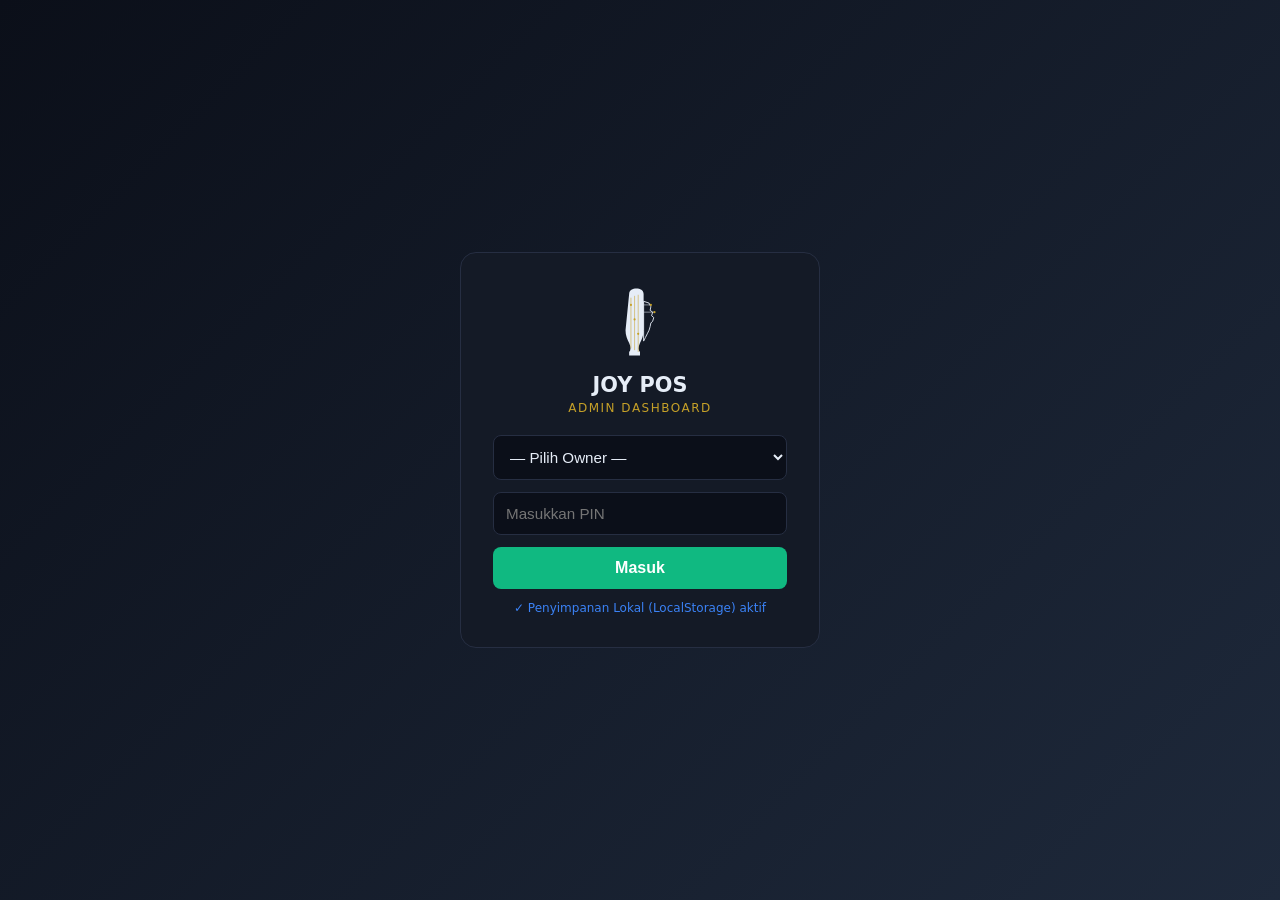
==== index.html @ 3f6b94a2 "Upload JOY POS" ====
<!DOCTYPE html>
<html lang="id">
<head>
<meta charset="UTF-8">
<meta name="viewport" content="width=device-width, initial-scale=1.0">
<link rel="manifest" href="/manifest.json">
<meta name="theme-color" content="#0b1d3a">
<meta name="apple-mobile-web-app-capable" content="yes">
<meta name="apple-mobile-web-app-status-bar-style" content="black-translucent">
<meta name="apple-mobile-web-app-title" content="JOY POS Admin">
<link rel="apple-touch-icon" href="/icon-192.png">

<title id="doc-title">JOY POS — Admin Dashboard</title>
<style>
:root{--bg:#0b0f19;--panel:#141a26;--panel2:#1c2333;--border:#262e42;--text:#e6edf7;--muted:#7b87a1;--accent:#10b981;--gold:#C5A028;--danger:#ef4444;--warn:#f59e0b;--info:#3b82f6;--font:'Segoe UI',system-ui,sans-serif}
*{margin:0;padding:0;box-sizing:border-box}
body{font-family:var(--font);background:var(--bg);color:var(--text);height:100vh;overflow:hidden;display:flex}
#login-screen{position:fixed;inset:0;background:linear-gradient(135deg,#0b0f19,#1e293b);display:flex;align-items:center;justify-content:center;z-index:9999;padding:16px}
.login-box{background:var(--panel);border:1px solid var(--border);border-radius:16px;padding:32px;width:100%;max-width:360px;text-align:center}
.login-box h1{font-size:1.3rem;margin:12px 0 4px}
.login-box .sub{color:var(--gold);font-size:.75rem;letter-spacing:1.5px;text-transform:uppercase;margin-bottom:20px}
.login-box select,.login-box input{width:100%;padding:12px;background:var(--bg);border:1px solid var(--border);border-radius:8px;color:var(--text);font-size:.95rem;margin-bottom:12px;outline:none}
.login-box select:focus,.login-box input:focus{border-color:var(--accent)}
.login-box button{width:100%;padding:12px;background:var(--accent);color:#fff;border:none;border-radius:8px;font-weight:600;cursor:pointer;font-size:1rem}
.login-logo-center{display:block;margin:0 auto}
.app-logo-img{width:76px;height:76px;object-fit:contain;border-radius:14px;background:var(--panel2);padding:6px;border:1px solid var(--border);display:none;margin:0 auto}
.brand-logo-img{width:36px;height:36px;object-fit:contain;border-radius:8px;background:var(--panel2);padding:4px;border:1px solid var(--border);display:none;flex-shrink:0}
.thumb-img{width:44px;height:44px;object-fit:cover;border-radius:8px;border:1px solid var(--border);background:var(--panel2);display:inline-block;vertical-align:middle}
.thumb-placeholder{width:44px;height:44px;border-radius:8px;border:1px dashed var(--border);background:var(--panel2);display:inline-flex;align-items:center;justify-content:center;color:var(--muted);font-size:.75rem;vertical-align:middle}
.sidebar{width:230px;background:var(--panel);border-right:1px solid var(--border);display:flex;flex-direction:column;flex-shrink:0}
.brand{padding:18px;border-bottom:1px solid var(--border);display:flex;align-items:center;gap:10px}
.brand-text h1{font-size:.95rem;font-weight:700}
.brand-text p{font-size:.65rem;color:var(--gold);letter-spacing:1.5px;text-transform:uppercase}
.nav{flex:1;padding:10px;overflow-y:auto}
.nav-item{display:flex;align-items:center;gap:10px;padding:10px 14px;color:var(--muted);border-radius:8px;cursor:pointer;font-size:.88rem;font-weight:500;margin-bottom:2px;transition:.15s}
.nav-item:hover{background:var(--panel2);color:var(--text)}
.nav-item.active{background:var(--panel2);color:var(--text);border-left:3px solid var(--accent)}
.main{flex:1;display:flex;flex-direction:column;overflow:hidden}
.topbar{height:56px;background:var(--panel);border-bottom:1px solid var(--border);display:flex;align-items:center;justify-content:space-between;padding:0 22px}
.topbar h2{font-size:1rem;font-weight:600}
.status-pill{font-size:.75rem;padding:5px 12px;border-radius:20px;font-weight:600}
.status-online{background:rgba(16,185,129,.15);color:var(--accent)}
.status-local{background:rgba(59,130,246,.15);color:var(--info)}
.status-offline{background:rgba(239,68,68,.15);color:var(--danger)}
.content{flex:1;padding:22px;overflow-y:auto}
.view{display:none;animation:fade .25s ease}
.view.active{display:block}
@keyframes fade{from{opacity:0;transform:translateY(6px)}to{opacity:1;transform:none}}
.stats{display:grid;grid-template-columns:repeat(auto-fit,minmax(190px,1fr));gap:14px;margin-bottom:20px}
.stat{background:var(--panel);border:1px solid var(--border);border-radius:10px;padding:16px}
.stat .lbl{font-size:.72rem;color:var(--muted);text-transform:uppercase;letter-spacing:.8px;margin-bottom:6px}
.stat .val{font-size:1.4rem;font-weight:700}
.stat .sub-val{font-size:.75rem;color:var(--muted);margin-top:4px}
.stat.accent{border-left:3px solid var(--accent)}
.stat.gold{border-left:3px solid var(--gold)}
.panel{background:var(--panel);border:1px solid var(--border);border-radius:10px;padding:18px;margin-bottom:18px}
.panel-head{display:flex;justify-content:space-between;align-items:center;margin-bottom:14px;gap:10px;flex-wrap:wrap}
.panel-head h3{font-size:.95rem;font-weight:600}
.table-wrap{overflow-x:auto}
table{width:100%;border-collapse:collapse;min-width:560px}
th,td{text-align:left;padding:10px 12px;border-bottom:1px solid var(--border);font-size:.85rem}
th{color:var(--muted);font-weight:600;text-transform:uppercase;font-size:.7rem;letter-spacing:.8px;background:var(--panel2)}
tr:hover td{background:rgba(255,255,255,.015)}
.btn{padding:8px 14px;border-radius:8px;border:none;font-weight:600;font-size:.82rem;cursor:pointer;display:inline-flex;align-items:center;gap:6px;transition:.15s}
.btn:hover{opacity:.9}
.btn-primary{background:var(--accent);color:#fff}
.btn-danger{background:var(--danger);color:#fff}
.btn-warn{background:var(--warn);color:#111}
.btn-info{background:var(--info);color:#fff}
.btn-ghost{background:transparent;border:1px solid var(--border);color:var(--text)}
.btn-ghost:hover{background:var(--panel2)}
.btn-sm{padding:5px 10px;font-size:.75rem}
.form-group{margin-bottom:12px}
.form-group label{display:block;font-size:.8rem;color:var(--muted);margin-bottom:5px}
.form-control{width:100%;padding:9px 12px;background:var(--bg);border:1px solid var(--border);border-radius:8px;color:var(--text);font-size:.88rem;outline:none;font-family:inherit}
.form-control:focus{border-color:var(--accent)}
textarea.form-control{resize:vertical;min-height:60px}
.form-row{display:grid;grid-template-columns:1fr 1fr;gap:10px}
.check-grid{display:grid;grid-template-columns:repeat(auto-fit,minmax(170px,1fr));gap:8px;margin-bottom:14px}
.check-item{display:flex;align-items:center;gap:8px;background:var(--bg);border:1px solid var(--border);border-radius:8px;padding:8px 10px;font-size:.8rem;cursor:pointer}
.check-item input{accent-color:var(--accent);width:15px;height:15px;cursor:pointer}
.badge{padding:3px 9px;border-radius:20px;font-size:.7rem;font-weight:600;display:inline-block}
.badge-ok{background:rgba(16,185,129,.12);color:var(--accent)}
.badge-warn{background:rgba(245,158,11,.12);color:var(--warn)}
.badge-info{background:rgba(59,130,246,.12);color:var(--info)}
.badge-danger{background:rgba(239,68,68,.12);color:var(--danger)}
.badge-gold{background:rgba(197,160,40,.15);color:var(--gold)}
.modal-bg{position:fixed;inset:0;background:rgba(0,0,0,.75);display:none;align-items:center;justify-content:center;z-index:1000;padding:20px}
.modal-bg.active{display:flex}
.modal{background:var(--panel);border:1px solid var(--border);border-radius:12px;padding:22px;width:100%;max-width:480px;max-height:90vh;overflow-y:auto}
.modal.lg{max-width:640px}
.modal h3{font-size:1.05rem;margin-bottom:16px}
.modal-actions{display:flex;gap:8px;justify-content:flex-end;margin-top:18px;flex-wrap:wrap}
#toast-container{position:fixed;top:16px;right:16px;z-index:9998;display:flex;flex-direction:column;gap:8px}
.toast{background:var(--panel);border:1px solid var(--border);border-left:4px solid var(--accent);padding:10px 14px;border-radius:8px;min-width:240px;font-size:.85rem;animation:slideIn .25s ease;box-shadow:0 8px 24px rgba(0,0,0,.5)}
.toast.err{border-left-color:var(--danger)}
@keyframes slideIn{from{transform:translateX(100%);opacity:0}to{transform:none;opacity:1}}
.chart{display:flex;align-items:flex-end;gap:10px;height:205px;padding:24px 0 24px;border-bottom:1px solid var(--border)}
.chart-bar{flex:1;background:linear-gradient(180deg,var(--accent),#059669);border-radius:6px 6px 0 0;position:relative;min-height:4px;cursor:pointer;transition:height .3s ease}
.chart-bar.gold-bar{background:linear-gradient(180deg,#eab308,var(--gold))}
.chart-bar.blue-bar{background:linear-gradient(180deg,#60a5fa,var(--info))}
.chart-bar .cv{position:absolute;top:-20px;left:50%;transform:translateX(-50%);font-size:.68rem;font-weight:600;white-space:nowrap}
.chart-bar .cl{position:absolute;bottom:-22px;left:50%;transform:translateX(-50%);font-size:.68rem;color:var(--muted);white-space:nowrap;max-width:90px;overflow:hidden;text-overflow:ellipsis}
.payment-methods-grid{display:grid;grid-template-columns:repeat(auto-fill,minmax(190px,1fr));gap:10px;margin-top:10px}
.payment-card{background:var(--bg);border:1px solid var(--border);border-radius:8px;padding:10px;position:relative}
.payment-card img{width:100%;height:110px;object-fit:contain;border-radius:6px;background:#fff;padding:6px;margin-bottom:6px}
.payment-card .pm-name{font-weight:600;font-size:.85rem;padding-right:54px}
.payment-card .pm-detail{font-size:.75rem;color:var(--muted);word-break:break-all;margin-top:2px}
.payment-card .pm-actions{position:absolute;top:8px;right:8px;display:flex;gap:4px}
.empty{text-align:center;padding:26px;color:var(--muted);font-size:.85rem}
.toolbar{display:flex;gap:8px;flex-wrap:wrap;align-items:center}
.logo-preview-box{display:flex;align-items:center;gap:12px;background:var(--bg);border:1px solid var(--border);border-radius:10px;padding:12px;margin-bottom:12px;flex-wrap:wrap}
.logo-preview-box img{width:56px;height:56px;object-fit:cover;border-radius:8px;background:var(--panel2);padding:3px}
.receipt-preview-wrap{background:var(--bg);border:1px dashed var(--border);border-radius:10px;padding:16px;display:flex;justify-content:center;margin-top:14px}
.receipt-paper{background:#fff;color:#111;font-family:'Courier New',monospace;padding:14px 12px;border-radius:4px;box-shadow:0 6px 20px rgba(0,0,0,.35);line-height:1.4}
.receipt-paper.w-58{width:230px;font-size:11px}
.receipt-paper.w-80{width:310px;font-size:12px}
.rcp-center{text-align:center}
.rcp-logo-sm{max-height:28px;max-width:90px;object-fit:contain;display:block;margin:0 auto 6px}
.rcp-logo-md{max-height:42px;max-width:130px;object-fit:contain;display:block;margin:0 auto 6px}
.rcp-logo-lg{max-height:58px;max-width:170px;object-fit:contain;display:block;margin:0 auto 6px}
.rcp-line{border-top:1px dashed #444;margin:8px 0}
.rcp-row{display:flex;justify-content:space-between;gap:8px;margin:3px 0}
.danger-zone{border:1px solid rgba(239,68,68,.4);background:rgba(239,68,68,.04)}
@media print{
  body *{visibility:hidden}
  #receipt-print-area,#receipt-print-area *{visibility:visible}
  #receipt-print-area{position:fixed;left:0;top:0;width:100%;display:flex;justify-content:center;background:#fff;padding:0;margin:0}
  .receipt-paper{box-shadow:none;border-radius:0}
}
@media(max-width:768px){.sidebar{width:60px}.brand-text,.nav-item span{display:none}.nav-item{justify-content:center}.form-row{grid-template-columns:1fr}}
</style>
</head>
<body>

<div id="login-screen">
  <div class="login-box">
    <img id="login-custom-logo" class="app-logo-img" alt="Logo Aplikasi">
    <svg id="login-default-logo" class="login-logo-center" width="76" height="76" viewBox="45 5 110 210" xmlns="http://www.w3.org/2000/svg">
      <path d="M70 30 C 70 10, 110 10, 110 30 L 110 130 C 110 145, 105 155, 100 165 C 95 175, 95 185, 100 190 L 100 200 L 70 200 L 70 190 C 75 185, 75 175, 70 165 C 65 155, 60 145, 60 130 Z" fill="#e6edf7"/>
      <path d="M110 50 L 125 55 L 130 65 L 128 75 L 135 80 L 132 90 L 138 95 L 135 105 L 130 110 L 128 120 L 125 130 L 120 140 L 115 150 L 110 160 L 110 130 Z" fill="none" stroke="#e6edf7" stroke-width="2.5" stroke-linejoin="round"/>
      <line x1="75" y1="40" x2="75" y2="180" stroke="#C5A028" stroke-width="1.5"/>
      <line x1="85" y1="35" x2="85" y2="185" stroke="#C5A028" stroke-width="1.5"/>
      <line x1="95" y1="32" x2="95" y2="190" stroke="#C5A028" stroke-width="1.5"/>
      <circle cx="75" cy="60" r="3" fill="#C5A028"/><circle cx="85" cy="100" r="3" fill="#C5A028"/><circle cx="95" cy="140" r="3" fill="#C5A028"/>
      <line x1="110" y1="60" x2="130" y2="60" stroke="#e6edf7" stroke-width="1.5"/>
      <line x1="110" y1="80" x2="140" y2="80" stroke="#e6edf7" stroke-width="1.5"/>
      <circle cx="130" cy="60" r="3" fill="#C5A028"/><circle cx="140" cy="80" r="3" fill="#C5A028"/>
    </svg>
    <h1 id="login-app-name">JOY POS</h1>
    <p class="sub">Admin Dashboard</p>

    <select id="login-user"><option value="">— Pilih Owner —</option></select>
    <input type="password" id="login-pin" placeholder="Masukkan PIN" maxlength="6" inputmode="numeric" onkeydown="if(event.key==='Enter')doLogin()">
    <button onclick="doLogin()">Masuk</button>
    <p id="login-status" style="color:var(--muted);font-size:.75rem;margin-top:12px">Menghubungkan...</p>
  </div>
</div>

<aside class="sidebar" id="sidebar" style="display:none">
  <div class="brand">
    <img id="side-custom-logo" class="brand-logo-img" alt="Logo">
    <svg id="side-default-logo" width="36" height="36" viewBox="45 5 110 210"><path d="M70 30 C 70 10, 110 10, 110 30 L 110 130 C 110 145, 105 155, 100 165 C 95 175, 95 185, 100 190 L 100 200 L 70 200 L 70 190 C 75 185, 75 175, 70 165 C 65 155, 60 145, 60 130 Z" fill="#e6edf7"/><path d="M110 50 L 125 55 L 130 65 L 128 75 L 135 80 L 132 90 L 138 95 L 135 105 L 130 110 L 128 120 L 125 130 L 120 140 L 115 150 L 110 160 L 110 130 Z" fill="none" stroke="#e6edf7" stroke-width="3"/><line x1="85" y1="35" x2="85" y2="185" stroke="#C5A028" stroke-width="2"/><circle cx="85" cy="100" r="4" fill="#C5A028"/><circle cx="130" cy="60" r="4" fill="#C5A028"/></svg>
    <div class="brand-text"><h1 id="side-app-name">JOY POS</h1><p>Admin</p></div>
  </div>
  <nav class="nav">
    <div class="nav-item active" data-view="dashboard" onclick="go('dashboard')">📊 <span>Dashboard</span></div>
    <div class="nav-item" data-view="transactions" onclick="go('transactions')">📋 <span>Transaksi</span></div>
    <div class="nav-item" data-view="products" onclick="go('products')">📦 <span>Produk &amp; Stok</span></div>
    <div class="nav-item" data-view="outlets" onclick="go('outlets')">🏪 <span>Outlet</span></div>
    <div class="nav-item" data-view="employees" onclick="go('employees')">👥 <span>Karyawan</span></div>
    <div class="nav-item" data-view="payments" onclick="go('payments')">💳 <span>Pembayaran</span></div>
    <div class="nav-item" data-view="settings" onclick="go('settings')">⚙️ <span>Pengaturan</span></div>
  </nav>
  <div style="padding:12px;border-top:1px solid var(--border)">
    <div style="font-size:.8rem;font-weight:600" id="ua-name">-</div>
    <div style="font-size:.7rem;color:var(--gold);text-transform:uppercase" id="ua-role">-</div>
    <button class="btn btn-ghost btn-sm" style="width:100%;justify-content:center;margin-top:8px" onclick="doLogout()">Logout</button>
  </div>
</aside>

<main class="main" id="main-app" style="display:none">
  <header class="topbar">
    <h2 id="page-title">Dashboard</h2>
    <span class="status-pill status-online" id="net-status">● Real-time Sync</span>
  </header>
  <div class="content">
    <div id="view-dashboard" class="view active">
      <div class="stats" id="dash-stats"></div>
      <div class="panel">
        <div class="panel-head">
          <h3 id="dash-chart-title">📈 Omzet 7 Hari Terakhir (Non-Refund)</h3>
          <select class="form-control" id="chart-type" style="width:auto" onchange="renderDashboard()">
            <option value="revenue">Omzet 7 Hari</option>
            <option value="profit">Laba Kotor 7 Hari</option>
            <option value="count">Jumlah Transaksi 7 Hari</option>
            <option value="outlet">Omzet per Outlet</option>
          </select>
        </div>
        <div class="chart" id="dash-chart"></div>
      </div>
      <div class="panel">
        <div class="panel-head"><h3>🔥 Transaksi Real-time (10 Terbaru)</h3></div>
        <div class="table-wrap">
          <table id="recent-trx"><thead><tr><th>ID</th><th>Outlet</th><th>Kasir</th><th>Tanggal</th><th>Total</th><th>Metode</th><th>Status</th></tr></thead><tbody></tbody></table>
        </div>
      </div>
    </div>

    <div id="view-transactions" class="view">
      <div class="panel">
        <div class="panel-head">
          <h3>📋 Semua Transaksi</h3>
          <div class="toolbar">
            <input type="date" class="form-control" id="trx-from" style="width:auto" onchange="renderTrx()">
            <input type="date" class="form-control" id="trx-to" style="width:auto" onchange="renderTrx()">
            <select class="form-control" id="trx-outlet" style="width:auto" onchange="renderTrx()"><option value="all">Semua Outlet</option></select>
            <select class="form-control" id="trx-status" style="width:auto" onchange="renderTrx()">
              <option value="all">Semua Status</option>
              <option value="completed">Selesai</option>
              <option value="refunded">Refunded</option>
            </select>
            <button class="btn btn-ghost btn-sm" onclick="resetTrxFilters()">🔄 Atur Ulang</button>
            <button class="btn btn-ghost btn-sm" onclick="exportCSV()">📥 Download CSV</button>
            <button class="btn btn-info btn-sm" onclick="openShareCSVModal()">📤 Kirim CSV</button>
            <button class="btn btn-danger btn-sm" onclick="resetAllTransactions()">🗑️ Hapus Riwayat</button>
          </div>
        </div>
        <div class="table-wrap">
          <table id="trx-table"><thead><tr><th>ID</th><th>Outlet</th><th>Kasir</th><th>Tanggal</th><th>Items</th><th>Total</th><th>Metode</th><th>Status</th><th>Aksi</th></tr></thead><tbody></tbody></table>
        </div>
      </div>
    </div>

    <div id="view-products" class="view">
      <div class="panel">
        <div class="panel-head">
          <h3>📦 Katalog Produk &amp; Stok</h3>
          <div class="toolbar">
            <input type="text" class="form-control" id="prod-search" placeholder="Cari SKU / nama..." style="width:200px" oninput="renderProducts()">
            <select class="form-control" id="prod-filter" style="width:auto" onchange="renderProducts()">
              <option value="all">Semua Stok</option>
              <option value="low">Stok Menipis (&lt; 10)</option>
              <option value="out">Stok Habis (0)</option>
            </select>
            <button class="btn btn-primary" onclick="openProductModal()">+ Tambah Produk</button>
          </div>
        </div>
        <div class="table-wrap">
          <table id="prod-table"><thead><tr><th>Foto</th><th>SKU</th><th>Nama Produk</th><th>Harga Modal</th><th>Harga Jual</th><th>Margin</th><th>Stok</th><th>Aksi</th></tr></thead><tbody></tbody></table>
        </div>
      </div>
    </div>

    <div id="view-outlets" class="view">
      <div class="panel">
        <div class="panel-head"><h3>🏪 Manajemen Outlet</h3><button class="btn btn-primary" onclick="openOutletModal()">+ Tambah Outlet</button></div>
        <div class="table-wrap">
          <table id="outlet-table"><thead><tr><th>Foto</th><th>Nama</th><th>Alamat</th><th>Telepon</th><th>Aksi</th></tr></thead><tbody></tbody></table>
        </div>
      </div>
    </div>

    <div id="view-employees" class="view">
      <div class="panel">
        <div class="panel-head">
          <h3>👑 Owner</h3>
          <button class="btn btn-primary btn-sm" onclick="openEmployeeModal(null, 'owner')">+ Tambah Owner</button>
        </div>
        <div class="table-wrap">
          <table id="owner-table"><thead><tr><th>Nama</th><th>Role</th><th>Outlet</th><th>PIN</th><th>Aksi</th></tr></thead><tbody></tbody></table>
        </div>
      </div>

      <div class="panel">
        <div class="panel-head">
          <h3>👥 Karyawan (Manager &amp; Kasir)</h3>
          <button class="btn btn-primary btn-sm" onclick="openEmployeeModal(null, 'cashier')">+ Tambah Karyawan</button>
        </div>
        <div class="table-wrap">
          <table id="emp-table"><thead><tr><th>Nama</th><th>Role</th><th>Outlet</th><th>PIN</th><th>Aksi</th></tr></thead><tbody></tbody></table>
        </div>
      </div>
    </div>

    <div id="view-payments" class="view">
      <div class="panel">
        <div class="panel-head"><h3>💳 QRIS (Auto-Kompres Gambar)</h3><button class="btn btn-primary btn-sm" onclick="openPaymentModal('qris')">+ Tambah QRIS</button></div>
        <div class="payment-methods-grid" id="qris-list"></div>
      </div>
      <div class="panel">
        <div class="panel-head"><h3>🏦 Rekening Bank</h3><button class="btn btn-primary btn-sm" onclick="openPaymentModal('bank')">+ Tambah Bank</button></div>
        <div class="payment-methods-grid" id="bank-list"></div>
      </div>
      <div class="panel">
        <div class="panel-head"><h3>📱 E-Wallet</h3><button class="btn btn-primary btn-sm" onclick="openPaymentModal('ewallet')">+ Tambah E-Wallet</button></div>
        <div class="payment-methods-grid" id="ewallet-list"></div>
      </div>
    </div>

    <div id="view-settings" class="view">
      <div class="panel">
        <div class="panel-head"><h3>🎨 Logo &amp; Identitas Aplikasi</h3></div>
        <div class="form-group">
          <label>Nama Aplikasi</label>
          <input type="text" class="form-control" id="set-app-name" placeholder="Contoh: JOY POS" oninput="renderReceiptPreview()">
        </div>
        <div class="form-group">
          <label>Logo Aplikasi &amp; Struk (Upload Gambar — Otomatis Dikompres)</label>
          <div class="logo-preview-box">
            <img id="set-logo-preview" src="" alt="Preview Logo" style="display:none">
            <span id="set-logo-placeholder" style="color:var(--muted);font-size:.82rem">Menggunakan logo default (SVG)</span>
            <input type="file" class="form-control" id="set-logo-file" accept="image/*" style="width:auto;flex:1">
            <button type="button" class="btn btn-ghost btn-sm" onclick="clearAppLogo()">Pakai Logo Default</button>
          </div>
        </div>
        <div class="form-row">
          <div class="form-group">
            <label>Ukuran Logo di Struk</label>
            <select class="form-control" id="set-receipt-logo-size" onchange="renderReceiptPreview()">
              <option value="sm">Kecil</option>
              <option value="md" selected>Sedang</option>
              <option value="lg">Besar</option>
            </select>
          </div>
          <div class="form-group">
            <label>Lebar Kertas Struk</label>
            <select class="form-control" id="set-receipt-width" onchange="renderReceiptPreview()">
              <option value="58">58 mm (Thermal Mini)</option>
              <option value="80" selected>80 mm (Thermal Standar)</option>
            </select>
          </div>
        </div>
        <button class="btn btn-primary" onclick="saveAppIdentity()">💾 Save Nama &amp; Logo</button>
      </div>

      <div class="panel">
        <div class="panel-head"><h3>📱 Sosial Media &amp; Kontak Digital</h3></div>
        <div class="form-row">
          <div class="form-group"><label>Instagram</label><input type="text" class="form-control" id="set-soc-ig" placeholder="@joypos.id" oninput="renderReceiptPreview()"></div>
          <div class="form-group"><label>TikTok</label><input type="text" class="form-control" id="set-soc-tiktok" placeholder="@joypos.official" oninput="renderReceiptPreview()"></div>
        </div>
        <div class="form-row">
          <div class="form-group"><label>WhatsApp CS / Order</label><input type="text" class="form-control" id="set-soc-wa" placeholder="0812-3456-7890" oninput="renderReceiptPreview()"></div>
          <div class="form-group"><label>Website / Marketplace / Lainnya</label><input type="text" class="form-control" id="set-soc-other" placeholder="joypos.id / Shopee / FB" oninput="renderReceiptPreview()"></div>
        </div>
      </div>

      <div class="panel">
        <div class="panel-head"><h3>🏪 Pengaturan Toko &amp; Struk</h3></div>
        <div class="form-row">
          <div class="form-group"><label>Nama Toko / Perusahaan</label><input type="text" class="form-control" id="set-company" oninput="renderReceiptPreview()"></div>
          <div class="form-group"><label>Pajak / PPN (%)</label><input type="number" class="form-control" id="set-tax" min="0" max="100" step="0.1" oninput="renderReceiptPreview()"></div>
        </div>
        <div class="form-row">
          <div class="form-group"><label>Telepon Toko</label><input type="text" class="form-control" id="set-phone" placeholder="0812-xxxx-xxxx" oninput="renderReceiptPreview()"></div>
          <div class="form-group"><label>NPWP / No. Usaha (Opsional)</label><input type="text" class="form-control" id="set-npwp" placeholder="00.000.000.0-000.000" oninput="renderReceiptPreview()"></div>
        </div>
        <div class="form-group"><label>Alamat Toko</label><textarea class="form-control" id="set-address" oninput="renderReceiptPreview()"></textarea></div>
        <div class="form-row">
          <div class="form-group"><label>Header Tambahan Struk</label><input type="text" class="form-control" id="set-receipt-header" placeholder="Contoh: Struk Sah Pembayaran" oninput="renderReceiptPreview()"></div>
          <div class="form-group"><label>Footer Struk</label><input type="text" class="form-control" id="set-footer" oninput="renderReceiptPreview()"></div>
        </div>
        <div class="check-grid">
          <label class="check-item"><input type="checkbox" id="rcp-show-logo" checked onchange="renderReceiptPreview()"> Tampilkan Logo</label>
          <label class="check-item"><input type="checkbox" id="rcp-show-phone" checked onchange="renderReceiptPreview()"> Tampilkan Telepon</label>
          <label class="check-item"><input type="checkbox" id="rcp-show-npwp" onchange="renderReceiptPreview()"> Tampilkan NPWP</label>
          <label class="check-item"><input type="checkbox" id="rcp-show-cashier" checked onchange="renderReceiptPreview()"> Tampilkan Kasir &amp; Bayar</label>
          <label class="check-item"><input type="checkbox" id="rcp-show-social" checked onchange="renderReceiptPreview()"> Tampilkan Sosmed di Struk</label>
        </div>
        <div class="toolbar">
          <button class="btn btn-primary" onclick="saveSettings()">💾 Simpan Pengaturan Toko &amp; Struk</button>
          <button type="button" class="btn btn-ghost" onclick="printReceiptSample()">🖨️ Cetak Uji Struk</button>
        </div>
        <div id="receipt-print-area" class="receipt-preview-wrap">
          <div id="receipt-preview-box" class="receipt-paper w-80"></div>
        </div>
      </div>

      <div class="panel">
        <div class="panel-head"><h3>💾 Mode Penyimpanan &amp; Salin Data</h3></div>
        <p style="color:var(--muted);font-size:.84rem;line-height:1.6;margin-bottom:12px">
          Pilih lokasi penyimpanan aktif dan salin data antar <strong>Cloud (Firebase)</strong> dan <strong>LocalStorage</strong>.
        </p>
        <div class="toolbar">
          <select class="form-control" id="set-storage-mode" style="width:auto" onchange="switchStorageMode(this.value)">
            <option value="cloud">☁️ Cloud (Firebase Firestore)</option>
            <option value="local">💾 LocalStorage (Penyimpanan Lokal)</option>
          </select>
          <button type="button" class="btn btn-info btn-sm" onclick="copyCurrentToLocalStorage()">💾 Salin ke LocalStorage</button>
          <button type="button" class="btn btn-ghost btn-sm" onclick="copyLocalToCloud()">☁️ Salin Lokal → Cloud</button>
        </div>
      </div>

      <div class="panel danger-zone">
        <div class="panel-head"><h3>⚠️ Mode Reset Aplikasi</h3></div>
        <p style="color:var(--muted);font-size:.84rem;line-height:1.6;margin-bottom:14px">
          Gunakan mode reset untuk mengatur ulang aplikasi pada penyimpanan aktif saat ini. Tindakan ini bersifat permanen.
        </p>
        <div class="toolbar">
          <button class="btn btn-warn" onclick="resetAppToSeed()">🔄 Atur Ulang ke Data Awal</button>
          <button class="btn btn-danger" onclick="wipeAllAppData()">💣 Kosongkan Seluruh Data</button>
        </div>
      </div>
    </div>
  </div>
</main>

<!-- MODALS -->
<div class="modal-bg" id="m-share-csv"><div class="modal">
  <h3>📤 Kirim Laporan CSV</h3>
  <p style="color:var(--muted);font-size:.84rem;line-height:1.6;margin-bottom:14px">
    Pilih saluran pengiriman laporan transaksi. File CSV akan otomatis disiapkan/diunduh agar mudah dilampirkan.
  </p>
  <div class="form-group">
    <label>Email Tujuan (Opsional untuk Gmail/Email)</label>
    <input type="email" class="form-control" id="share-csv-email" placeholder="contoh: owner@perusahaan.com">
  </div>
  <div class="toolbar" style="margin-top:14px">
    <button type="button" class="btn btn-primary" onclick="shareCSVNative()">📲 Share / WA / Apps</button>
    <button type="button" class="btn btn-info" onclick="sendCSVViaWhatsApp()">💬 Kirim Ringkasan ke WA</button>
    <button type="button" class="btn btn-ghost" onclick="sendCSVViaEmail()">✉️ Kirim via Email</button>
  </div>
  <div class="modal-actions">
    <button type="button" class="btn btn-ghost" onclick="closeM('m-share-csv')">Tutup</button>
  </div>
</div></div>

<div class="modal-bg" id="m-outlet"><div class="modal"><h3 id="m-outlet-title">Outlet</h3>
  <input type="hidden" id="f-outlet-id">
  <div class="form-group"><label>Nama Outlet *</label><input type="text" class="form-control" id="f-outlet-name"></div>
  <div class="form-group"><label>Foto Outlet (Opsional)</label>
    <div class="logo-preview-box">
      <img id="f-outlet-photo-preview" src="" alt="Preview Outlet" style="display:none">
      <input type="file" class="form-control" id="f-outlet-photo" accept="image/*" style="width:auto;flex:1">
    </div>
  </div>
  <div class="form-group"><label>Alamat *</label><textarea class="form-control" id="f-outlet-address"></textarea></div>
  <div class="form-group"><label>Telepon</label><input type="text" class="form-control" id="f-outlet-phone"></div>
  <div class="modal-actions"><button class="btn btn-ghost" onclick="closeM('m-outlet')">Batal</button><button class="btn btn-primary" onclick="saveOutlet()">Simpan</button></div>
</div></div>

<div class="modal-bg" id="m-product"><div class="modal"><h3 id="m-product-title">Produk</h3>
  <input type="hidden" id="f-product-id">
  <div class="form-row">
    <div class="form-group"><label>SKU / Barcode *</label><input type="text" class="form-control" id="f-product-sku"></div>
    <div class="form-group"><label>Stok Awal *</label><input type="number" class="form-control" id="f-product-stock" min="0"></div>
  </div>
  <div class="form-group"><label>Nama Produk *</label><input type="text" class="form-control" id="f-product-name"></div>
  <div class="form-group"><label>Foto Produk (Opsional)</label>
    <div class="logo-preview-box">
      <img id="f-product-photo-preview" src="" alt="Preview Produk" style="display:none">
      <input type="file" class="form-control" id="f-product-photo" accept="image/*" style="width:auto;flex:1">
    </div>
  </div>
  <div class="form-row">
    <div class="form-group"><label>Harga Modal (Rp)</label><input type="number" class="form-control" id="f-product-cost" min="0" placeholder="0"></div>
    <div class="form-group"><label>Harga Jual (Rp) *</label><input type="number" class="form-control" id="f-product-price" min="0"></div>
  </div>
  <div class="modal-actions"><button class="btn btn-ghost" onclick="closeM('m-product')">Batal</button><button class="btn btn-primary" onclick="saveProduct()">Simpan</button></div>
</div></div>

<div class="modal-bg" id="m-employee"><div class="modal"><h3 id="m-employee-title">Karyawan</h3>
  <input type="hidden" id="f-employee-id">
  <div class="form-group"><label>Nama Lengkap *</label><input type="text" class="form-control" id="f-employee-name"></div>
  <div class="form-row">
    <div class="form-group"><label>Role *</label><select class="form-control" id="f-employee-role"><option value="owner">Owner</option><option value="manager">Manager</option><option value="cashier">Kasir</option></select></div>
    <div class="form-group"><label>Outlet *</label><select class="form-control" id="f-employee-outlet"></select></div>
  </div>
  <div class="form-group"><label>PIN (4-6 digit) *</label><input type="text" class="form-control" id="f-employee-pin" maxlength="6" inputmode="numeric"></div>
  <div class="modal-actions"><button class="btn btn-ghost" onclick="closeM('m-employee')">Batal</button><button class="btn btn-primary" onclick="saveEmployee()">Simpan</button></div>
</div></div>

<div class="modal-bg" id="m-payment"><div class="modal"><h3 id="m-payment-title">Metode Pembayaran</h3>
  <input type="hidden" id="f-payment-type"><input type="hidden" id="f-payment-id">
  <div class="form-group"><label>Nama / Label *</label><input type="text" class="form-control" id="f-payment-name" placeholder="Contoh: QRIS BCA"></div>
  <div class="form-group" id="f-payment-image-group"><label>Upload Gambar QR (Otomatis dikompres)</label><input type="file" class="form-control" id="f-payment-image" accept="image/*"></div>
  <div class="form-group"><label>Detail (No. Rekening / HP / Info)</label><input type="text" class="form-control" id="f-payment-detail"></div>
  <div class="modal-actions"><button class="btn btn-ghost" onclick="closeM('m-payment')">Batal</button><button class="btn btn-primary" onclick="savePayment()">Simpan</button></div>
</div></div>

<div class="modal-bg" id="m-trx-detail"><div class="modal lg"><h3>Detail Transaksi</h3><div id="trx-detail-body"></div>
  <div class="modal-actions"><button class="btn btn-ghost" onclick="closeM('m-trx-detail')">Tutup</button><button class="btn btn-danger" id="btn-refund">↩️ Refund Transaksi</button></div>
</div></div>

<div id="toast-container"></div>

<script type="importmap">
{"imports":{"firebase/app":"https://www.gstatic.com/firebasejs/10.12.2/firebase-app.js","firebase/firestore":"https://www.gstatic.com/firebasejs/10.12.2/firebase-firestore.js"}}
</script>
<script type="module">
let initializeApp,getFirestore,collection,doc,setDoc,getDoc,getDocs,onSnapshot,updateDoc,deleteDoc,increment;
let FIREBASE_OK=true;
try{
  const A=await import("firebase/app");
  const F=await import("firebase/firestore");
  ({initializeApp}=A);
  ({getFirestore,collection,doc,setDoc,getDoc,getDocs,onSnapshot,updateDoc,deleteDoc,increment}=F);
}catch(err){
  FIREBASE_OK=false;
  console.warn("Firebase tidak termuat, memakai mode lokal:",err);
  const nope=()=>Promise.reject(new Error("Firebase tidak tersedia"));
  initializeApp=()=>({});getFirestore=()=>({});
  collection=()=>null;doc=()=>null;
  onSnapshot=()=>()=>{};
  setDoc=nope;getDoc=nope;getDocs=nope;updateDoc=nope;deleteDoc=nope;
  increment=n=>n;
}

const firebaseConfig = {
  apiKey: "AIzaSyDfRg19ShL0V11V4imN7Q_c2yL8czj_BIo",
  authDomain: "joy-pos-cloud.firebaseapp.com",
  projectId: "joy-pos-cloud",
  storageBucket: "joy-pos-cloud.firebasestorage.app",
  messagingSenderId: "901812081611",
  appId: "1:901812081611:web:da9f31b337ac7abd599c4e"
};

const app = initializeApp(firebaseConfig);
const db = getFirestore(app);

const STORAGE_MODE_KEY = 'joy_pos_storage_mode';
const LOCAL_DB_KEY = 'joy_pos_local_v1';

let storageMode = (!FIREBASE_OK || localStorage.getItem(STORAGE_MODE_KEY) === 'local') ? 'local' : 'cloud';
let cloudUnsubscribers = [];

const DEFAULT_SETTINGS = {
  appName:'JOY POS',
  appLogo:'',
  tax:11,
  company:'JOY CORPORATION',
  phone:'',
  npwp:'',
  address:'',
  receiptHeader:'',
  footer:'Terima kasih',
  socialIg:'',
  socialTiktok:'',
  socialWa:'',
  socialOther:'',
  receiptWidth:'80',
  receiptLogoSize:'md',
  receiptShowLogo:true,
  receiptShowPhone:true,
  receiptShowNpwp:false,
  receiptShowCashier:true,
  receiptShowSocial:true
};

let state={
  employees:[],
  outlets:[],
  products:[],
  transactions:[],
  paymentMethods:{qris:[],bank:[],ewallet:[]},
  settings:{...DEFAULT_SETTINGS}
};
let currentUser=null,currentView='dashboard';
let pendingAppLogoData=null,pendingProductPhotoData=null,pendingOutletPhotoData=null;

const rp=n=>'Rp '+Number(n||0).toLocaleString('id-ID');
const uid=()=>'ID'+Date.now().toString(36).toUpperCase()+Math.random().toString(36).slice(2,5).toUpperCase();
const fmtDate=d=>new Date(d).toLocaleString('id-ID',{dateStyle:'short',timeStyle:'short'});
const fmtDay=d=>new Date(d).toLocaleDateString('id-ID',{weekday:'short',day:'numeric',month:'short'});
const todayISO=()=>new Date().toISOString().split('T')[0];

function toast(msg,type='ok'){
  const c=document.getElementById('toast-container'),t=document.createElement('div');
  t.className='toast '+(type==='err'?'err':'');
  t.textContent=msg;c.appendChild(t);
  setTimeout(()=>t.remove(),3200);
}
window.closeM=id=>document.getElementById(id).classList.remove('active');
document.querySelectorAll('.modal-bg').forEach(m=>m.addEventListener('click',e=>{if(e.target===m)m.classList.remove('active')}));

function updateStatusPill(){
  const s=document.getElementById('net-status');
  if(storageMode==='local'){
    s.className='status-pill status-local';
    s.textContent='● LocalStorage Mode';
    return;
  }
  if(navigator.onLine){
    s.className='status-pill status-online';
    s.textContent='● Real-time Sync';
  }else{
    s.className='status-pill status-offline';
    s.textContent='● Offline Mode';
  }
}
window.addEventListener('online',updateStatusPill);
window.addEventListener('offline',updateStatusPill);

// === LOCAL STORAGE ADAPTER ===
function getDefaultSeedPayload(){
  const outletId = uid();
  return {
    outlets: [{ id: outletId, name:'Cabang Pusat', address:'Jl. Sudirman No. 1, Jakarta', phone:'021-1234567', photo:'' }],
    employees: [
      { id: uid(), name:'Ade Kurnia Sandy', role:'owner', outletId, pin:'1111' },
      { id: uid(), name:'Siti Kasir', role:'cashier', outletId, pin:'1234' }
    ],
    products: [
      { id: uid(), sku:'P001', name:'Kopi Susu', costPrice:9000, price:18000, stock:100, photo:'' },
      { id: uid(), sku:'P002', name:'Nasi Goreng', costPrice:14000, price:25000, stock:50, photo:'' }
    ],
    transactions: [],
    paymentMethods: [],
    settings: { ...DEFAULT_SETTINGS, address:'Jl. Sudirman No. 1', footer:'Terima kasih telah berbelanja' }
  };
}

function readLocalDB(){
  const raw = localStorage.getItem(LOCAL_DB_KEY);
  if(!raw){
    const seed = getDefaultSeedPayload();
    writeLocalDB(seed);
    return seed;
  }
  try{
    const parsed = JSON.parse(raw);
    return {
      employees: Array.isArray(parsed.employees)?parsed.employees:[],
      outlets: Array.isArray(parsed.outlets)?parsed.outlets:[],
      products: Array.isArray(parsed.products)?parsed.products:[],
      transactions: Array.isArray(parsed.transactions)?parsed.transactions:[],
      paymentMethods: Array.isArray(parsed.paymentMethods)?parsed.paymentMethods:[],
      settings: { ...DEFAULT_SETTINGS, ...(parsed.settings||{}) }
    };
  }catch(_){
    const seed = getDefaultSeedPayload();
    writeLocalDB(seed);
    return seed;
  }
}

function writeLocalDB(dbObj){
  localStorage.setItem(LOCAL_DB_KEY, JSON.stringify(dbObj));
}

function syncStateFromLocal(){
  const local = readLocalDB();
  state.employees = [...local.employees];
  state.outlets = [...local.outlets];
  state.products = [...local.products];
  state.transactions = [...local.transactions].sort((a,b)=>new Date(b.date)-new Date(a.date));
  state.paymentMethods = {qris:[], bank:[], ewallet:[]};
  (local.paymentMethods||[]).forEach(pm=>{
    if(state.paymentMethods[pm.type]) state.paymentMethods[pm.type].push({...pm});
  });
  state.settings = { ...DEFAULT_SETTINGS, ...(local.settings||{}) };

  renderLoginUsers();
  renderEmployees();
  renderOutlets();
  updateOutletSelects();
  renderProducts();
  renderDashboard();
  renderTrx();
  renderPayments();
  loadSettings();
  applyAppBranding();
  renderReceiptPreview();
}

// === KOMPRESI GAMBAR ===
function compressImage(file, maxWidth = 550, quality = 0.8) {
  return new Promise((resolve, reject) => {
    const reader = new FileReader();
    reader.onload = event => {
      const img = new Image();
      img.onload = () => {
        const canvas = document.createElement('canvas');
        let width = img.width, height = img.height;
        if (width > maxWidth) {
          height = Math.round((height * maxWidth) / width);
          width = maxWidth;
        }
        canvas.width = width;
        canvas.height = height;
        const ctx = canvas.getContext('2d');
        ctx.fillStyle = '#FFFFFF';
        ctx.fillRect(0, 0, width, height);
        ctx.drawImage(img, 0, 0, width, height);
        resolve(canvas.toDataURL('image/jpeg', quality));
      };
      img.onerror = reject;
      img.src = event.target.result;
    };
    reader.onerror = reject;
    reader.readAsDataURL(file);
  });
}

// === TERAPKAN NAMA & LOGO APLIKASI ===
function applyAppBranding(){
  const appName = state.settings.appName || 'JOY POS';
  const appLogo = pendingAppLogoData !== null ? pendingAppLogoData : (state.settings.appLogo || '');

  document.getElementById('doc-title').textContent = `${appName} — Admin Dashboard`;
  document.getElementById('login-app-name').textContent = appName;
  document.getElementById('side-app-name').textContent = appName;

  const loginImg = document.getElementById('login-custom-logo');
  const loginSvg = document.getElementById('login-default-logo');
  const sideImg = document.getElementById('side-custom-logo');
  const sideSvg = document.getElementById('side-default-logo');
  const previewImg = document.getElementById('set-logo-preview');
  const placeholder = document.getElementById('set-logo-placeholder');

  if(appLogo){
    loginImg.src = appLogo; loginImg.style.display = 'block'; loginSvg.style.display = 'none';
    sideImg.src = appLogo; sideImg.style.display = 'block'; sideSvg.style.display = 'none';
    if(previewImg){ previewImg.src = appLogo; previewImg.style.display = 'block'; }
    if(placeholder){ placeholder.style.display = 'none'; }
  }else{
    loginImg.style.display = 'none'; loginSvg.style.display = 'block';
    sideImg.style.display = 'none'; sideSvg.style.display = 'block';
    if(previewImg){ previewImg.style.display = 'none'; }
    if(placeholder){ placeholder.style.display = 'inline'; }
  }
}

function updateStorageModeUI(){
  const selMode = document.getElementById('set-storage-mode');
  const statusEl = document.getElementById('login-status');
  if(selMode) selMode.value = storageMode;

  if(statusEl){
    if(storageMode === 'local'){
      statusEl.textContent = '✓ Penyimpanan Lokal (LocalStorage) aktif';
      statusEl.style.color = 'var(--info)';
    }else{
      statusEl.textContent = '✓ Terhubung ke cloud';
      statusEl.style.color = 'var(--accent)';
    }
  }
  updateStatusPill();
}

function unsubscribeCloud(){
  cloudUnsubscribers.forEach(fn => { if(typeof fn === 'function') fn(); });
  cloudUnsubscribers = [];
}

function subscribeCloud(){
  unsubscribeCloud();
  cloudUnsubscribers.push(
    onSnapshot(collection(db,'employees'),s=>{if(storageMode!=='cloud')return;state.employees=s.docs.map(d=>({id:d.id,...d.data()}));renderLoginUsers();renderEmployees();}),
    onSnapshot(collection(db,'outlets'),s=>{if(storageMode!=='cloud')return;state.outlets=s.docs.map(d=>({id:d.id,...d.data()}));renderOutlets();updateOutletSelects();renderEmployees();renderDashboard();}),
    onSnapshot(collection(db,'products'),s=>{if(storageMode!=='cloud')return;state.products=s.docs.map(d=>({id:d.id,...d.data()}));renderProducts();renderDashboard();}),
    onSnapshot(collection(db,'transactions'),s=>{
      if(storageMode!=='cloud')return;
      state.transactions=s.docs.map(d=>({id:d.id,...d.data()})).sort((a,b)=>new Date(b.date)-new Date(a.date));
      renderDashboard();renderTrx();
    }),
    onSnapshot(collection(db,'paymentMethods'),s=>{
      if(storageMode!=='cloud')return;
      state.paymentMethods={qris:[],bank:[],ewallet:[]};
      s.docs.forEach(d=>{const pm={id:d.id,...d.data()};if(state.paymentMethods[pm.type])state.paymentMethods[pm.type].push(pm)});
      renderPayments();
    }),
    onSnapshot(doc(db,'settings','main'),s=>{
      if(storageMode!=='cloud')return;
      if(s.exists()){state.settings={...DEFAULT_SETTINGS,...s.data()};}
      loadSettings();
      applyAppBranding();
      renderReceiptPreview();
    })
  );
}

async function activateStorageMode(mode){
  storageMode = (mode === 'local' || !FIREBASE_OK) ? 'local' : 'cloud';
  if(FIREBASE_OK) localStorage.setItem(STORAGE_MODE_KEY, storageMode);
  updateStorageModeUI();

  if(storageMode === 'local'){
    unsubscribeCloud();
    syncStateFromLocal();
  }else{
    subscribeCloud();
    await seedCloudData(false);
  }
}

window.switchStorageMode = async (mode) => {
  if(mode === storageMode) return;
  if(!FIREBASE_OK && mode==='cloud') return toast('Firebase belum tersambung, tetap memakai mode lokal','err');
  await activateStorageMode(mode);
  toast(mode === 'local' ? 'Beralih ke penyimpanan LocalStorage' : 'Beralih ke penyimpanan Cloud');
};

function buildCurrentSnapshotPayload(){
  const allPayments = [
    ...(state.paymentMethods.qris||[]),
    ...(state.paymentMethods.bank||[]),
    ...(state.paymentMethods.ewallet||[])
  ];
  return {
    outlets: state.outlets,
    employees: state.employees,
    products: state.products,
    transactions: state.transactions,
    paymentMethods: allPayments,
    settings: state.settings
  };
}

window.copyCurrentToLocalStorage = () => {
  if(!confirm('Salin seluruh data aktif saat ini ke LocalStorage perangkat ini?')) return;
  writeLocalDB(buildCurrentSnapshotPayload());
  toast('Seluruh data berhasil disalin ke LocalStorage');
};

window.copyLocalToCloud = async () => {
  if(!confirm('Salin seluruh data dari LocalStorage ke Cloud (Firebase)?')) return;
  try{
    const local = readLocalDB();
    for(const o of local.outlets){ await setDoc(doc(db,'outlets',o.id), o); }
    for(const e of local.employees){ await setDoc(doc(db,'employees',e.id), e); }
    for(const p of local.products){ await setDoc(doc(db,'products',p.id), p); }
    for(const t of local.transactions){ await setDoc(doc(db,'transactions',t.id), t); }
    for(const pm of local.paymentMethods){ await setDoc(doc(db,'paymentMethods',pm.id), pm); }
    await setDoc(doc(db,'settings','main'), local.settings, { merge:true });
    toast('Data LocalStorage berhasil disalin ke Cloud');
  }catch(err){
    toast('Gagal menyalin ke Cloud: '+err.message,'err');
  }
};

// === LOGIN ===
function renderLoginUsers(){
  const admins=state.employees.filter(e=>e.role==='owner');
  document.getElementById('login-user').innerHTML='<option value="">— Pilih Owner —</option>'+admins.map(e=>`<option value="${e.id}">${e.name} (${e.role})</option>`).join('');
}
window.doLogin=()=>{
  const id=document.getElementById('login-user').value,pin=document.getElementById('login-pin').value;
  if(!id)return toast('Pilih admin terlebih dahulu','err');
  const e=state.employees.find(x=>x.id===id);
  if(!e||e.role!=='owner')return toast('Hanya owner yang bisa masuk admin','err');
  if(e.pin!==pin)return toast('PIN salah','err');
  currentUser=e;
  document.getElementById('login-screen').style.display='none';
  document.getElementById('sidebar').style.display='flex';
  document.getElementById('main-app').style.display='flex';
  document.getElementById('ua-name').textContent=e.name;
  document.getElementById('ua-role').textContent=e.role;
  updateStatusPill();
  renderReceiptPreview();
  go('dashboard');
};
window.doLogout=()=>{
  if(!confirm('Keluar dari dashboard admin?'))return;
  currentUser=null;
  document.getElementById('login-pin').value='';
  document.getElementById('login-screen').style.display='flex';
  document.getElementById('sidebar').style.display='none';
  document.getElementById('main-app').style.display='none';
};

// === NAV ===
window.go=v=>{
  currentView=v;
  document.querySelectorAll('.view').forEach(x=>x.classList.remove('active'));
  document.getElementById('view-'+v).classList.add('active');
  document.querySelectorAll('.nav-item').forEach(x=>x.classList.remove('active'));
  document.querySelector(`.nav-item[data-view="${v}"]`).classList.add('active');
  const t={dashboard:'Dashboard',transactions:'Transaksi',products:'Produk & Stok',outlets:'Outlet',employees:'Karyawan',payments:'Pembayaran',settings:'Pengaturan'};
  document.getElementById('page-title').textContent=t[v];
  if(v==='settings')renderReceiptPreview();
};

function calcTrxProfit(t){
  let profit=0;
  (t.items||[]).forEach(i=>{
    const prod=state.products.find(p=>p.id===i.id);
    const cost=i.costPrice!==undefined ? i.costPrice : (prod?.costPrice||0);
    profit+=(i.price - cost)*(i.qty||1);
  });
  return profit - (t.discount||0);
}

// === DASHBOARD + PILIHAN GRAFIK ===
function renderDashboard(){
  const validTrx=state.transactions.filter(t=>t.status!=='refunded');
  const total=validTrx.reduce((s,t)=>s+(t.total||0),0);
  const todayTrx=validTrx.filter(t=>t.date && t.date.split('T')[0]===todayISO());
  const today=todayTrx.reduce((s,t)=>s+(t.total||0),0);

  let grossProfit=0;
  validTrx.forEach(t=>{ grossProfit += calcTrxProfit(t); });

  const lowStock=state.products.filter(p=>p.stock<10).length;
  document.getElementById('dash-stats').innerHTML=`
    <div class="stat accent"><div class="lbl">Omzet Hari Ini</div><div class="val">${rp(today)}</div><div class="sub-val">${todayTrx.length} transaksi sukses</div></div>
    <div class="stat"><div class="lbl">Total Omzet Bersih</div><div class="val">${rp(total)}</div><div class="sub-val">${validTrx.length} total sukses</div></div>
    <div class="stat gold"><div class="lbl">Estimasi Laba Kotor</div><div class="val" style="color:var(--gold)">${rp(grossProfit)}</div><div class="sub-val">Berdasarkan harga modal</div></div>
    <div class="stat"><div class="lbl">Stok Menipis (&lt;10)</div><div class="val" style="color:${lowStock?'var(--warn)':'var(--accent)'}">${lowStock}</div><div class="sub-val">Dari ${state.products.length} produk</div></div>`;

  const chartType = document.getElementById('chart-type')?.value || 'revenue';
  const titleEl = document.getElementById('dash-chart-title');
  const chartEl = document.getElementById('dash-chart');

  if(chartType === 'outlet'){
    if(titleEl) titleEl.textContent = '🏪 Omzet Bersih per Outlet (Non-Refund)';
    const outletMap = new Map();
    state.outlets.forEach(o => outletMap.set(o.id, { label: o.name, val: 0 }));
    validTrx.forEach(t=>{
      const key = t.outletId || t.outletName || 'lainnya';
      const current = outletMap.get(key) || { label: t.outletName || 'Outlet', val: 0 };
      current.val += (t.total||0);
      outletMap.set(key, current);
    });
    const rows = Array.from(outletMap.values());
    if(!rows.length){
      chartEl.innerHTML = '<div class="empty" style="width:100%">Belum ada data outlet</div>';
    }else{
      const max = Math.max(...rows.map(r=>r.val), 1);
      chartEl.innerHTML = rows.map(r=>`
        <div class="chart-bar blue-bar" style="height:${Math.max((r.val/max)*100,3)}%">
          <div class="cv">${r.val>0?rp(r.val):'Rp 0'}</div>
          <div class="cl" title="${r.label}">${r.label}</div>
        </div>`).join('');
    }
  }else{
    const days=[];for(let i=6;i>=0;i--){const d=new Date();d.setDate(d.getDate()-i);days.push(d.toISOString().split('T')[0])}
    let barClass = '';
    let values = [];
    if(chartType === 'profit'){
      if(titleEl) titleEl.textContent = '💰 Laba Kotor 7 Hari Terakhir (Non-Refund)';
      barClass = 'gold-bar';
      values = days.map(d=>validTrx.filter(t=>t.date && t.date.split('T')[0]===d).reduce((s,t)=>s+calcTrxProfit(t),0));
    }else if(chartType === 'count'){
      if(titleEl) titleEl.textContent = '🧾 Jumlah Transaksi 7 Hari Terakhir';
      barClass = 'blue-bar';
      values = days.map(d=>validTrx.filter(t=>t.date && t.date.split('T')[0]===d).length);
    }else{
      if(titleEl) titleEl.textContent = '📈 Omzet 7 Hari Terakhir (Non-Refund)';
      values = days.map(d=>validTrx.filter(t=>t.date && t.date.split('T')[0]===d).reduce((s,t)=>s+(t.total||0),0));
    }
    const max = Math.max(...values, 1);
    chartEl.innerHTML = values.map((v,i)=>{
      const labelVal = chartType === 'count' ? (v>0?`${v} trx`:'') : (v>0?rp(v):'');
      return `<div class="chart-bar ${barClass}" style="height:${Math.max((v/max)*100,2)}%">
        <div class="cv">${labelVal}</div>
        <div class="cl">${fmtDay(days[i]+'T00:00:00')}</div>
      </div>`;
    }).join('');
  }

  const recent=state.transactions.slice(0,10);
  document.querySelector('#recent-trx tbody').innerHTML=recent.length?recent.map(t=>`
    <tr>
      <td><strong>${t.id}</strong></td>
      <td>${t.outletName||'-'}</td>
      <td>${t.employeeName||'-'}</td>
      <td style="color:var(--muted);font-size:.8rem">${fmtDate(t.date)}</td>
      <td style="color:${t.status==='refunded'?'var(--muted)':'var(--accent)'};font-weight:600;${t.status==='refunded'?'text-decoration:line-through':''}">${rp(t.total)}</td>
      <td><span class="badge badge-info">${t.method}</span></td>
      <td><span class="badge ${t.status==='refunded'?'badge-danger':'badge-ok'}">${t.status==='refunded'?'Refunded':'Selesai'}</span></td>
    </tr>`).join(''):'<tr><td colspan="7" class="empty">Belum ada transaksi</td></tr>';
}

// === TRANSACTIONS + ATUR ULANG + CSV & KIRIM VIA WA/EMAIL/SHARE ===
function updateOutletSelects(){
  const opts=state.outlets.map(o=>`<option value="${o.id}">${o.name}</option>`).join('');
  document.getElementById('trx-outlet').innerHTML='<option value="all">Semua Outlet</option>'+opts;
  document.getElementById('f-employee-outlet').innerHTML='<option value="">— Pilih Outlet —</option>'+opts;
}
window.resetTrxFilters=()=>{
  document.getElementById('trx-from').value='';
  document.getElementById('trx-to').value='';
  document.getElementById('trx-outlet').value='all';
  document.getElementById('trx-status').value='all';
  renderTrx();
  toast('Filter transaksi diatur ulang');
};
window.resetAllTransactions=async()=>{
  if(!state.transactions.length)return toast('Tidak ada riwayat transaksi untuk dihapus','err');
  if(!confirm(`Hapus permanen seluruh ${state.transactions.length} riwayat transaksi?`))return;
  if(!confirm('Konfirmasi sekali lagi: semua data transaksi akan terhapus. Lanjutkan?'))return;
  try{
    if(storageMode==='local'){
      const local = readLocalDB();
      local.transactions = [];
      writeLocalDB(local);
      syncStateFromLocal();
    }else{
      const snap=await getDocs(collection(db,'transactions'));
      for(const d of snap.docs){ await deleteDoc(doc(db,'transactions',d.id)); }
    }
    toast('Seluruh riwayat transaksi telah dihapus');
  }catch(err){ toast('Gagal menghapus transaksi: '+err.message,'err'); }
};
window.renderTrx=function(){
  const from=document.getElementById('trx-from').value;
  const to=document.getElementById('trx-to').value;
  const out=document.getElementById('trx-outlet').value;
  const st=document.getElementById('trx-status').value;

  let list=state.transactions.filter(t=>{
    if(out!=='all'&&t.outletId!==out)return false;
    const tStatus=t.status||'completed';
    if(st!=='all'&&tStatus!==st)return false;
    const d=t.date?t.date.split('T')[0]:'';
    if(from&&d<from)return false;
    if(to&&d>to)return false;
    return true;
  });

  document.querySelector('#trx-table tbody').innerHTML=list.length?list.map(t=>`
    <tr>
      <td><strong>${t.id}</strong></td>
      <td>${t.outletName||'-'}</td>
      <td>${t.employeeName||'-'}</td>
      <td style="color:var(--muted);font-size:.8rem">${fmtDate(t.date)}</td>
      <td>${(t.items||[]).reduce((s,i)=>s+i.qty,0)}</td>
      <td style="color:${t.status==='refunded'?'var(--muted)':'var(--accent)'};font-weight:600">${rp(t.total)}</td>
      <td><span class="badge badge-info">${t.method}</span></td>
      <td><span class="badge ${t.status==='refunded'?'badge-danger':'badge-ok'}">${t.status==='refunded'?'Refunded':'Selesai'}</span></td>
      <td><button class="btn btn-sm btn-ghost" onclick="openTrxDetail('${t.id}')">Detail</button></td>
    </tr>`).join(''):'<tr><td colspan="9" class="empty">Tidak ada transaksi sesuai filter</td></tr>';
};
window.openTrxDetail=id=>{
  const t=state.transactions.find(x=>x.id===id);if(!t)return;
  const isRefunded=t.status==='refunded';
  document.getElementById('trx-detail-body').innerHTML=`
    <div style="background:var(--bg);padding:14px;border-radius:8px;margin-bottom:14px">
      <div style="display:flex;justify-content:space-between;margin-bottom:6px"><span style="color:var(--muted)">ID</span><strong>${t.id}</strong></div>
      <div style="display:flex;justify-content:space-between;margin-bottom:6px"><span style="color:var(--muted)">Status</span><span class="badge ${isRefunded?'badge-danger':'badge-ok'}">${isRefunded?'REFUNDED':'SELESAI'}</span></div>
      <div style="display:flex;justify-content:space-between;margin-bottom:6px"><span style="color:var(--muted)">Tanggal</span><span>${fmtDate(t.date)}</span></div>
      <div style="display:flex;justify-content:space-between;margin-bottom:6px"><span style="color:var(--muted)">Outlet</span><span>${t.outletName||'-'}</span></div>
      <div style="display:flex;justify-content:space-between;margin-bottom:6px"><span style="color:var(--muted)">Kasir</span><span>${t.employeeName||'-'}</span></div>
      <div style="display:flex;justify-content:space-between"><span style="color:var(--muted)">Pembayaran</span><span>${t.paymentDetail||t.method}</span></div>
    </div>
    <table style="width:100%;min-width:0"><thead><tr><th>Item</th><th>Qty</th><th>Harga</th><th>Sub</th></tr></thead><tbody>${(t.items||[]).map(i=>`<tr><td>${i.name}</td><td>${i.qty}</td><td>${rp(i.price)}</td><td>${rp(i.price*i.qty)}</td></tr>`).join('')}</tbody></table>
    <div style="background:var(--bg);padding:14px;border-radius:8px;margin-top:14px">
      <div style="display:flex;justify-content:space-between;margin-bottom:4px"><span style="color:var(--muted)">Subtotal</span><span>${rp(t.subtotal)}</span></div>
      <div style="display:flex;justify-content:space-between;margin-bottom:4px"><span style="color:var(--muted)">Diskon</span><span>-${rp(t.discount)}</span></div>
      <div style="display:flex;justify-content:space-between;margin-bottom:4px"><span style="color:var(--muted)">Pajak</span><span>${rp(t.tax)}</span></div>
      <div style="display:flex;justify-content:space-between;font-size:1.2rem;font-weight:700;padding-top:8px;border-top:1px dashed var(--border);margin-top:8px"><span>TOTAL</span><span style="color:var(--accent)">${rp(t.total)}</span></div>
    </div>`;

  const btnRefund=document.getElementById('btn-refund');
  btnRefund.style.display=isRefunded?'none':'inline-flex';
  btnRefund.onclick=async()=>{
    if(!confirm('Refund transaksi ini? Stok barang akan otomatis dikembalikan.'))return;
    btnRefund.disabled=true;
    try{
      if(storageMode==='local'){
        const local = readLocalDB();
        local.transactions = local.transactions.map(tr => tr.id===t.id ? {...tr, status:'refunded', refundedAt:new Date().toISOString(), refundedBy:currentUser?.name||'Admin'} : tr);
        for(const i of (t.items||[])){
          local.products = local.products.map(pr => pr.id===i.id ? {...pr, stock:(Number(pr.stock)||0)+(Number(i.qty)||0)} : pr);
        }
        writeLocalDB(local);
        syncStateFromLocal();
      }else{
        await updateDoc(doc(db,'transactions',t.id),{status:'refunded',refundedAt:new Date().toISOString(),refundedBy:currentUser?.name||'Admin'});
        for(const i of (t.items||[])){
          const pRef=doc(db,'products',i.id);
          const pSnap=await getDoc(pRef);
          if(pSnap.exists()){await updateDoc(pRef,{stock:increment(i.qty)})}
        }
      }
      closeM('m-trx-detail');toast('Refund berhasil & stok dikembalikan');
    }catch(err){toast('Gagal refund: '+err.message,'err')}
    finally{btnRefund.disabled=false}
  };
  document.getElementById('m-trx-detail').classList.add('active');
};

function generateCSVContent(){
  const sep=';';
  const esc=val=>`"${String(val??'').replace(/"/g,'""')}"`;
  const headers=[
    'ID Transaksi','Tanggal & Waktu','Outlet','Kasir',
    'Rincian Item','Jumlah Item','Subtotal (Rp)','Diskon (Rp)',
    'Pajak (Rp)','Total (Rp)','Metode Bayar','Status'
  ];
  const rows=[headers.map(esc).join(sep)];

  state.transactions.forEach(t=>{
    const itemsList=(t.items||[]).map(i=>`${i.name} (${i.qty}x @${i.price})`).join(', ');
    const totalQty=(t.items||[]).reduce((s,i)=>s+(i.qty||0),0);
    const statusLabel=t.status==='refunded'?'Refunded':'Selesai';
    rows.push([
      t.id,
      fmtDate(t.date),
      t.outletName||'-',
      t.employeeName||'-',
      itemsList||'-',
      totalQty,
      t.subtotal||0,
      t.discount||0,
      t.tax||0,
      t.total||0,
      t.paymentDetail||t.method||'-',
      statusLabel
    ].map(esc).join(sep));
  });
  return '\uFEFF'+rows.join('\n');
}

function getCSVFilename(){
  return `laporan_transaksi_${todayISO()}.csv`;
}

window.exportCSV=()=>{
  const csvContent = generateCSVContent();
  const b=new Blob([csvContent],{type:'text/csv;charset=utf-8;'});
  const u=URL.createObjectURL(b);
  const a=document.createElement('a');
  a.href=u;
  a.download=getCSVFilename();
  a.click();
  URL.revokeObjectURL(u);
  toast('CSV berhasil diunduh');
};

window.openShareCSVModal=()=>{
  document.getElementById('m-share-csv').classList.add('active');
};

function buildReportSummaryText(){
  const validTrx = state.transactions.filter(t=>t.status!=='refunded');
  const omzet = validTrx.reduce((s,t)=>s+(t.total||0),0);
  const appName = state.settings.appName || 'JOY POS';
  return `Laporan Transaksi ${appName} (${todayISO()})\nTotal Transaksi Sukses: ${validTrx.length}\nTotal Omzet Bersih: ${rp(omzet)}\n(File CSV terlampir / terunduh)`;
}

window.shareCSVNative = async () => {
  const csvContent = generateCSVContent();
  const fileName = getCSVFilename();
  const file = new File([csvContent], fileName, { type:'text/csv;charset=utf-8;' });
  if(navigator.canShare && navigator.canShare({ files:[file] })){
    try{
      await navigator.share({
        title: fileName,
        text: buildReportSummaryText(),
        files: [file]
      });
      toast('Laporan CSV dibagikan');
      return;
    }catch(err){
      if(err.name === 'AbortError') return;
    }
  }
  window.exportCSV();
  sendCSVViaWhatsApp();
};

window.sendCSVViaWhatsApp = () => {
  window.exportCSV();
  const text = encodeURIComponent(buildReportSummaryText());
  window.open(`https://wa.me/?text=${text}`, '_blank');
};

window.sendCSVViaEmail = () => {
  window.exportCSV();
  const to = encodeURIComponent((document.getElementById('share-csv-email')?.value||'').trim());
  const subject = encodeURIComponent(`Laporan CSV Transaksi - ${todayISO()}`);
  const body = encodeURIComponent(buildReportSummaryText());
  window.location.href = `mailto:${to}?subject=${subject}&body=${body}`;
};

// === PRODUCTS ===
document.getElementById('f-product-photo').addEventListener('change', async e => {
  const file = e.target.files[0];
  if(!file) return;
  try{
    pendingProductPhotoData = await compressImage(file, 400, 0.8);
    const prev = document.getElementById('f-product-photo-preview');
    prev.src = pendingProductPhotoData;
    prev.style.display = 'block';
  }catch(err){ toast('Gagal memuat foto produk','err'); }
});

window.openProductModal=id=>{
  pendingProductPhotoData=null;
  document.getElementById('f-product-photo').value='';
  const prev=document.getElementById('f-product-photo-preview');
  prev.style.display='none'; prev.src='';

  document.getElementById('m-product-title').textContent=id?'Edit Produk':'Tambah Produk';
  document.getElementById('f-product-id').value=id||'';
  if(id){
    const p=state.products.find(x=>x.id===id);
    document.getElementById('f-product-sku').value=p.sku;
    document.getElementById('f-product-name').value=p.name;
    document.getElementById('f-product-cost').value=p.costPrice||0;
    document.getElementById('f-product-price').value=p.price;
    document.getElementById('f-product-stock').value=p.stock;
    if(p.photo){ prev.src=p.photo; prev.style.display='block'; }
  }else{
    ['f-product-sku','f-product-name','f-product-cost','f-product-price','f-product-stock'].forEach(x=>document.getElementById(x).value='');
  }
  document.getElementById('m-product').classList.add('active');
};
window.saveProduct=async()=>{
  const id=document.getElementById('f-product-id').value;
  const sku=document.getElementById('f-product-sku').value.trim();
  const name=document.getElementById('f-product-name').value.trim();
  const costPrice=+document.getElementById('f-product-cost').value||0;
  const price=+document.getElementById('f-product-price').value;
  const stock=+document.getElementById('f-product-stock').value;
  if(!sku||!name||!price)return toast('SKU, nama, dan harga jual wajib diisi','err');
  const existing=id?state.products.find(x=>x.id===id):null;
  const photo=pendingProductPhotoData!==null ? pendingProductPhotoData : (existing?.photo||'');
  const data={sku,name,costPrice,price,stock:isNaN(stock)?0:stock,photo};

  if(storageMode==='local'){
    const local = readLocalDB();
    if(id){
      local.products = local.products.map(p => p.id===id ? {...p, ...data} : p);
    }else{
      local.products.push({ id: uid(), ...data });
    }
    writeLocalDB(local);
    syncStateFromLocal();
  }else{
    if(id)await updateDoc(doc(db,'products',id),data);
    else await setDoc(doc(db,'products',uid()),data);
  }
  pendingProductPhotoData=null;
  closeM('m-product');toast('Produk disimpan');
};
window.quickRestock=async(id,name)=>{
  const add=prompt(`Tambah jumlah stok masuk untuk "${name}":`,'10');
  if(add===null)return;
  const qty=parseInt(add,10);
  if(isNaN(qty)||qty<=0)return toast('Jumlah harus angka positif','err');
  if(storageMode==='local'){
    const local = readLocalDB();
    local.products = local.products.map(p => p.id===id ? {...p, stock:(Number(p.stock)||0)+qty} : p);
    writeLocalDB(local);
    syncStateFromLocal();
  }else{
    await updateDoc(doc(db,'products',id),{stock:increment(qty)});
  }
  toast(`Stok ${name} bertambah +${qty}`);
};
window.deleteProduct=async id=>{
  if(!confirm('Hapus produk ini?'))return;
  if(storageMode==='local'){
    const local = readLocalDB();
    local.products = local.products.filter(p => p.id!==id);
    writeLocalDB(local);
    syncStateFromLocal();
  }else{
    await deleteDoc(doc(db,'products',id));
  }
  toast('Produk dihapus');
};
window.renderProducts=function(){
  const q=(document.getElementById('prod-search')?.value||'').toLowerCase();
  const f=document.getElementById('prod-filter')?.value||'all';
  const filtered=state.products.filter(p=>{
    if(q && !p.name.toLowerCase().includes(q) && !p.sku.toLowerCase().includes(q))return false;
    if(f==='low' && p.stock>=10)return false;
    if(f==='out' && p.stock>0)return false;
    return true;
  });
  document.querySelector('#prod-table tbody').innerHTML=filtered.length?filtered.map(p=>{
    const margin=p.price-(p.costPrice||0);
    const thumb=p.photo?`<img src="${p.photo}" class="thumb-img" alt="${p.name}">`:`<span class="thumb-placeholder">📦</span>`;
    return `<tr>
      <td>${thumb}</td>
      <td><code>${p.sku}</code></td>
      <td><strong>${p.name}</strong></td>
      <td style="color:var(--muted)">${rp(p.costPrice||0)}</td>
      <td>${rp(p.price)}</td>
      <td style="color:var(--accent);font-size:.8rem">${rp(margin)}</td>
      <td><span class="badge ${p.stock===0?'badge-danger':p.stock<10?'badge-warn':'badge-ok'}">${p.stock}</span></td>
      <td>
        <button class="btn btn-sm btn-ghost" title="Tambah Stok" onclick="quickRestock('${p.id}','${p.name.replace(/'/g,"\\'")}')">+ Stok</button>
        <button class="btn btn-sm btn-ghost" onclick="openProductModal('${p.id}')">Edit</button>
        <button class="btn btn-sm btn-danger" onclick="deleteProduct('${p.id}')">Hapus</button>
      </td>
    </tr>`;
  }).join(''):'<tr><td colspan="8" class="empty">Tidak ada produk ditemukan</td></tr>';
};

// === OUTLETS ===
document.getElementById('f-outlet-photo').addEventListener('change', async e => {
  const file = e.target.files[0];
  if(!file) return;
  try{
    pendingOutletPhotoData = await compressImage(file, 450, 0.8);
    const prev = document.getElementById('f-outlet-photo-preview');
    prev.src = pendingOutletPhotoData;
    prev.style.display = 'block';
  }catch(err){ toast('Gagal memuat foto outlet','err'); }
});

window.openOutletModal=id=>{
  pendingOutletPhotoData=null;
  document.getElementById('f-outlet-photo').value='';
  const prev=document.getElementById('f-outlet-photo-preview');
  prev.style.display='none'; prev.src='';

  document.getElementById('m-outlet-title').textContent=id?'Edit Outlet':'Tambah Outlet';
  document.getElementById('f-outlet-id').value=id||'';
  if(id){
    const o=state.outlets.find(x=>x.id===id);
    document.getElementById('f-outlet-name').value=o.name;
    document.getElementById('f-outlet-address').value=o.address;
    document.getElementById('f-outlet-phone').value=o.phone||'';
    if(o.photo){ prev.src=o.photo; prev.style.display='block'; }
  }else{
    ['f-outlet-name','f-outlet-address','f-outlet-phone'].forEach(x=>document.getElementById(x).value='');
  }
  document.getElementById('m-outlet').classList.add('active');
};
window.saveOutlet=async()=>{
  const id=document.getElementById('f-outlet-id').value,name=document.getElementById('f-outlet-name').value.trim(),address=document.getElementById('f-outlet-address').value.trim(),phone=document.getElementById('f-outlet-phone').value.trim();
  if(!name||!address)return toast('Nama & alamat wajib','err');
  const existing=id?state.outlets.find(x=>x.id===id):null;
  const photo=pendingOutletPhotoData!==null ? pendingOutletPhotoData : (existing?.photo||'');
  const data={name,address,phone,photo};

  if(storageMode==='local'){
    const local = readLocalDB();
    if(id){
      local.outlets = local.outlets.map(o => o.id===id ? {...o, ...data} : o);
    }else{
      local.outlets.push({ id: uid(), ...data });
    }
    writeLocalDB(local);
    syncStateFromLocal();
  }else{
    if(id)await updateDoc(doc(db,'outlets',id),data);
    else await setDoc(doc(db,'outlets',uid()),data);
  }
  pendingOutletPhotoData=null;
  closeM('m-outlet');toast('Outlet disimpan');
};
window.deleteOutlet=async id=>{
  if(!confirm('Hapus outlet?'))return;
  if(storageMode==='local'){
    const local = readLocalDB();
    local.outlets = local.outlets.filter(o => o.id!==id);
    writeLocalDB(local);
    syncStateFromLocal();
  }else{
    await deleteDoc(doc(db,'outlets',id));
  }
  toast('Outlet dihapus');
};
function renderOutlets(){
  document.querySelector('#outlet-table tbody').innerHTML=state.outlets.length?state.outlets.map(o=>{
    const thumb=o.photo?`<img src="${o.photo}" class="thumb-img" alt="${o.name}">`:`<span class="thumb-placeholder">🏪</span>`;
    return `<tr><td>${thumb}</td><td><strong>${o.name}</strong></td><td style="color:var(--muted)">${o.address}</td><td>${o.phone||'-'}</td><td><button class="btn btn-sm btn-ghost" onclick="openOutletModal('${o.id}')">Edit</button> <button class="btn btn-sm btn-danger" onclick="deleteOutlet('${o.id}')">Hapus</button></td></tr>`;
  }).join(''):'<tr><td colspan="5" class="empty">Belum ada outlet</td></tr>';
}

// === EMPLOYEES ===
window.openEmployeeModal=(id,defaultRole='cashier')=>{
  document.getElementById('m-employee-title').textContent=id?'Edit Data':'Tambah Data';
  document.getElementById('f-employee-id').value=id||'';
  if(id){
    const e=state.employees.find(x=>x.id===id);
    document.getElementById('f-employee-name').value=e.name;
    document.getElementById('f-employee-role').value=e.role;
    document.getElementById('f-employee-outlet').value=e.outletId;
    document.getElementById('f-employee-pin').value=e.pin;
  }else{
    document.getElementById('f-employee-name').value='';
    document.getElementById('f-employee-pin').value='';
    document.getElementById('f-employee-role').value=defaultRole;
  }
  document.getElementById('m-employee').classList.add('active');
};
window.saveEmployee=async()=>{
  const id=document.getElementById('f-employee-id').value,name=document.getElementById('f-employee-name').value.trim(),role=document.getElementById('f-employee-role').value,outletId=document.getElementById('f-employee-outlet').value,pin=document.getElementById('f-employee-pin').value.trim();
  if(!name||!outletId||pin.length<4)return toast('Nama, outlet, PIN (min 4 digit) wajib','err');
  const data={name,role,outletId,pin};

  if(storageMode==='local'){
    const local = readLocalDB();
    if(id){
      local.employees = local.employees.map(e => e.id===id ? {...e, ...data} : e);
    }else{
      local.employees.push({ id: uid(), ...data });
    }
    writeLocalDB(local);
    syncStateFromLocal();
  }else{
    if(id)await updateDoc(doc(db,'employees',id),data);
    else await setDoc(doc(db,'employees',uid()),data);
  }
  closeM('m-employee');toast('Data tersimpan');
};
window.deleteEmployee=async id=>{
  if(!confirm('Hapus data ini?'))return;
  if(storageMode==='local'){
    const local = readLocalDB();
    local.employees = local.employees.filter(e => e.id!==id);
    writeLocalDB(local);
    syncStateFromLocal();
  }else{
    await deleteDoc(doc(db,'employees',id));
  }
  toast('Dihapus');
};

function renderEmpRows(list, isOwner){
  if(!list.length) return '<tr><td colspan="5" class="empty">Belum ada data</td></tr>';
  return list.map(e=>{
    const o=state.outlets.find(x=>x.id===e.outletId);
    const badgeClass=isOwner?'badge-gold':'badge-info';
    return `<tr>
      <td><strong>${e.name}</strong></td>
      <td><span class="badge ${badgeClass}">${e.role}</span></td>
      <td>${o?o.name:'-'}</td>
      <td><code>${e.pin}</code></td>
      <td>
        <button class="btn btn-sm btn-ghost" onclick="openEmployeeModal('${e.id}')">Edit</button>
        <button class="btn btn-sm btn-danger" onclick="deleteEmployee('${e.id}')">Hapus</button>
      </td>
    </tr>`;
  }).join('');
}
function renderEmployees(){
  const owners=state.employees.filter(e=>e.role==='owner');
  const staff=state.employees.filter(e=>e.role!=='owner');
  document.querySelector('#owner-table tbody').innerHTML=renderEmpRows(owners, true);
  document.querySelector('#emp-table tbody').innerHTML=renderEmpRows(staff, false);
}

// === PAYMENTS ===
window.openPaymentModal=(type,id)=>{
  document.getElementById('f-payment-type').value=type;
  document.getElementById('f-payment-id').value=id||'';
  document.getElementById('f-payment-name').value='';document.getElementById('f-payment-detail').value='';document.getElementById('f-payment-image').value='';
  const t={qris:'QRIS',bank:'Rekening Bank',ewallet:'E-Wallet'};
  document.getElementById('m-payment-title').textContent=(id?'Edit ':'Tambah ')+t[type];
  document.getElementById('f-payment-image-group').style.display=type==='qris'?'block':'none';
  if(id){const pm=state.paymentMethods[type].find(x=>x.id===id);document.getElementById('f-payment-name').value=pm.name;document.getElementById('f-payment-detail').value=pm.detail||''}
  document.getElementById('m-payment').classList.add('active');
};
window.savePayment=async()=>{
  const type=document.getElementById('f-payment-type').value,id=document.getElementById('f-payment-id').value;
  const name=document.getElementById('f-payment-name').value.trim(),detail=document.getElementById('f-payment-detail').value.trim();
  const file=document.getElementById('f-payment-image').files[0];
  if(!name)return toast('Nama wajib diisi','err');
  try{
    const existing = id ? state.paymentMethods[type]?.find(x=>x.id===id) : null;
    const data={type,name,detail, image: existing?.image || ''};
    if(file){ data.image = await compressImage(file); }

    if(storageMode==='local'){
      const local = readLocalDB();
      if(id){
        local.paymentMethods = local.paymentMethods.map(pm => pm.id===id ? {...pm, ...data} : pm);
      }else{
        local.paymentMethods.push({ id: uid(), ...data });
      }
      writeLocalDB(local);
      syncStateFromLocal();
    }else{
      if(id)await updateDoc(doc(db,'paymentMethods',id),data);
      else await setDoc(doc(db,'paymentMethods',uid()),data);
    }
    closeM('m-payment');toast('Metode pembayaran disimpan');
  }catch(err){toast('Gagal menyimpan pembayaran: '+err.message,'err')}
};
window.deletePayment=async id=>{
  if(!confirm('Hapus metode pembayaran?'))return;
  if(storageMode==='local'){
    const local = readLocalDB();
    local.paymentMethods = local.paymentMethods.filter(pm => pm.id!==id);
    writeLocalDB(local);
    syncStateFromLocal();
  }else{
    await deleteDoc(doc(db,'paymentMethods',id));
  }
  toast('Dihapus');
};
function renderPayments(){
  ['qris','bank','ewallet'].forEach(type=>{
    const c=document.getElementById(type+'-list');
    const list=state.paymentMethods[type];
    c.innerHTML=list.length?list.map(pm=>`<div class="payment-card">${pm.image?`<img src="${pm.image}" alt="${pm.name}">`:''}<div class="pm-name">${pm.name}</div><div class="pm-detail">${pm.detail||''}</div><div class="pm-actions"><button class="btn btn-sm btn-ghost" onclick="openPaymentModal('${type}','${pm.id}')">✏️</button><button class="btn btn-sm btn-danger" onclick="deletePayment('${pm.id}')">🗑️</button></div></div>`).join(''):'<div class="empty" style="grid-column:1/-1">Belum ada data</div>';
  });
}

// === SETTINGS, BRANDING, SOSMED, TOKO, STRUK & MODE RESET ===
document.getElementById('set-logo-file').addEventListener('change', async e => {
  const file = e.target.files[0];
  if(!file) return;
  try{
    pendingAppLogoData = await compressImage(file, 320, 0.85);
    const previewImg = document.getElementById('set-logo-preview');
    const placeholder = document.getElementById('set-logo-placeholder');
    previewImg.src = pendingAppLogoData;
    previewImg.style.display = 'block';
    placeholder.style.display = 'none';
    applyAppBranding();
    renderReceiptPreview();
    toast('Logo siap di-save');
  }catch(err){
    toast('Gagal memuat gambar logo','err');
  }
});

window.clearAppLogo = () => {
  pendingAppLogoData = '';
  document.getElementById('set-logo-file').value = '';
  document.getElementById('set-logo-preview').style.display = 'none';
  document.getElementById('set-logo-placeholder').style.display = 'inline';
  applyAppBranding();
  renderReceiptPreview();
  toast('Logo default dipilih (klik Save untuk menyimpan)');
};

window.saveAppIdentity = async () => {
  const appName = document.getElementById('set-app-name').value.trim() || 'JOY POS';
  const receiptLogoSize = document.getElementById('set-receipt-logo-size')?.value || 'md';
  const receiptWidth = document.getElementById('set-receipt-width')?.value || '80';
  const payload = { appName, receiptLogoSize, receiptWidth };
  if(pendingAppLogoData !== null){
    payload.appLogo = pendingAppLogoData;
  }
  if(storageMode==='local'){
    const local = readLocalDB();
    local.settings = { ...local.settings, ...payload };
    writeLocalDB(local);
    pendingAppLogoData = null;
    syncStateFromLocal();
  }else{
    await setDoc(doc(db,'settings','main'), payload, { merge:true });
    state.settings = { ...state.settings, ...payload };
    pendingAppLogoData = null;
    applyAppBranding();
    renderReceiptPreview();
  }
  toast('Nama & logo aplikasi berhasil disimpan');
};

function loadSettings(){
  const selMode = document.getElementById('set-storage-mode');
  if(selMode) selMode.value = storageMode;
  const appNameEl = document.getElementById('set-app-name');
  if(appNameEl && document.activeElement !== appNameEl){
    appNameEl.value = state.settings.appName || 'JOY POS';
  }
  const logoSizeEl = document.getElementById('set-receipt-logo-size');
  if(logoSizeEl) logoSizeEl.value = state.settings.receiptLogoSize || 'md';
  const widthEl = document.getElementById('set-receipt-width');
  if(widthEl) widthEl.value = state.settings.receiptWidth || '80';

  document.getElementById('set-soc-ig').value=state.settings.socialIg||'';
  document.getElementById('set-soc-tiktok').value=state.settings.socialTiktok||'';
  document.getElementById('set-soc-wa').value=state.settings.socialWa||'';
  document.getElementById('set-soc-other').value=state.settings.socialOther||'';

  document.getElementById('set-company').value=state.settings.company||'';
  document.getElementById('set-tax').value=state.settings.tax??0;
  document.getElementById('set-phone').value=state.settings.phone||'';
  document.getElementById('set-npwp').value=state.settings.npwp||'';
  document.getElementById('set-address').value=state.settings.address||'';
  document.getElementById('set-receipt-header').value=state.settings.receiptHeader||'';
  document.getElementById('set-footer').value=state.settings.footer||'';

  document.getElementById('rcp-show-logo').checked = state.settings.receiptShowLogo !== false;
  document.getElementById('rcp-show-phone').checked = state.settings.receiptShowPhone !== false;
  document.getElementById('rcp-show-npwp').checked = Boolean(state.settings.receiptShowNpwp);
  document.getElementById('rcp-show-cashier').checked = state.settings.receiptShowCashier !== false;
  document.getElementById('rcp-show-social').checked = state.settings.receiptShowSocial !== false;
}

function collectReceiptConfigFromForm(){
  const activeLogo = pendingAppLogoData !== null ? pendingAppLogoData : (state.settings.appLogo || '');
  return {
    appName: (document.getElementById('set-app-name')?.value||'').trim() || state.settings.appName || 'JOY POS',
    company: (document.getElementById('set-company')?.value||'').trim() || state.settings.company || 'JOY CORPORATION',
    phone: (document.getElementById('set-phone')?.value||'').trim(),
    npwp: (document.getElementById('set-npwp')?.value||'').trim(),
    address: (document.getElementById('set-address')?.value||'').trim(),
    receiptHeader: (document.getElementById('set-receipt-header')?.value||'').trim(),
    footer: (document.getElementById('set-footer')?.value||'').trim() || 'Terima kasih',
    socialIg: (document.getElementById('set-soc-ig')?.value||'').trim(),
    socialTiktok: (document.getElementById('set-soc-tiktok')?.value||'').trim(),
    socialWa: (document.getElementById('set-soc-wa')?.value||'').trim(),
    socialOther: (document.getElementById('set-soc-other')?.value||'').trim(),
    tax: +document.getElementById('set-tax')?.value || 0,
    receiptWidth: document.getElementById('set-receipt-width')?.value || '80',
    receiptLogoSize: document.getElementById('set-receipt-logo-size')?.value || 'md',
    receiptShowLogo: document.getElementById('rcp-show-logo')?.checked ?? true,
    receiptShowPhone: document.getElementById('rcp-show-phone')?.checked ?? true,
    receiptShowNpwp: document.getElementById('rcp-show-npwp')?.checked ?? false,
    receiptShowCashier: document.getElementById('rcp-show-cashier')?.checked ?? true,
    receiptShowSocial: document.getElementById('rcp-show-social')?.checked ?? true,
    logo: activeLogo
  };
}

window.renderReceiptPreview = () => {
  const box = document.getElementById('receipt-preview-box');
  if(!box) return;
  const cfg = collectReceiptConfigFromForm();
  box.className = `receipt-paper ${cfg.receiptWidth === '58' ? 'w-58' : 'w-80'}`;

  const logoClass = cfg.receiptLogoSize === 'sm' ? 'rcp-logo-sm' : (cfg.receiptLogoSize === 'lg' ? 'rcp-logo-lg' : 'rcp-logo-md');
  const logoHtml = (cfg.receiptShowLogo && cfg.logo) ? `<img src="${cfg.logo}" class="${logoClass}" alt="Logo Struk">` : '';
  const phoneHtml = (cfg.receiptShowPhone && cfg.phone) ? `<div class="rcp-center">Telp: ${cfg.phone}</div>` : '';
  const npwpHtml = (cfg.receiptShowNpwp && cfg.npwp) ? `<div class="rcp-center">NPWP: ${cfg.npwp}</div>` : '';
  const headerHtml = cfg.receiptHeader ? `<div class="rcp-center" style="margin-top:4px;font-weight:bold">${cfg.receiptHeader}</div>` : '';
  const cashierHtml = cfg.receiptShowCashier ? `
    <div class="rcp-line"></div>
    <div class="rcp-row"><span>Kasir</span><span>${currentUser?.name || 'Kasir'}</span></div>
    <div class="rcp-row"><span>Bayar</span><span>TUNAI</span></div>` : '';

  const socialLines = [];
  if(cfg.socialIg) socialLines.push(`IG: ${cfg.socialIg}`);
  if(cfg.socialTiktok) socialLines.push(`TikTok: ${cfg.socialTiktok}`);
  if(cfg.socialWa) socialLines.push(`WA: ${cfg.socialWa}`);
  if(cfg.socialOther) socialLines.push(cfg.socialOther);
  const socialHtml = (cfg.receiptShowSocial && socialLines.length)
    ? `<div class="rcp-line"></div><div class="rcp-center" style="font-size:.92em">${socialLines.join(' • ')}</div>`
    : '';

  const sub = 43000;
  const taxAmt = Math.round(sub * (cfg.tax / 100));
  const grand = sub + taxAmt;

  box.innerHTML = `
    ${logoHtml}
    <div class="rcp-center" style="font-weight:bold;font-size:1.1em">${cfg.company}</div>
    ${cfg.address ? `<div class="rcp-center">${cfg.address}</div>` : ''}
    ${phoneHtml}
    ${npwpHtml}
    ${headerHtml}
    ${cashierHtml}
    <div class="rcp-line"></div>
    <div class="rcp-row"><span>Kopi Susu x1</span><span>Rp 18.000</span></div>
    <div class="rcp-row"><span>Nasi Goreng x1</span><span>Rp 25.000</span></div>
    <div class="rcp-line"></div>
    <div class="rcp-row"><span>Subtotal</span><span>${rp(sub)}</span></div>
    <div class="rcp-row"><span>PPN (${cfg.tax}%)</span><span>${rp(taxAmt)}</span></div>
    <div class="rcp-row" style="font-weight:bold;font-size:1.05em"><span>TOTAL</span><span>${rp(grand)}</span></div>
    ${socialHtml}
    <div class="rcp-line"></div>
    <div class="rcp-center">${cfg.footer}</div>`;
};

window.printReceiptSample = () => {
  renderReceiptPreview();
  window.print();
};

window.saveSettings=async()=>{
  const cfg = collectReceiptConfigFromForm();
  const data={
    company:cfg.company,
    tax:cfg.tax,
    phone:cfg.phone,
    npwp:cfg.npwp,
    address:cfg.address,
    receiptHeader:cfg.receiptHeader,
    footer:cfg.footer,
    socialIg:cfg.socialIg,
    socialTiktok:cfg.socialTiktok,
    socialWa:cfg.socialWa,
    socialOther:cfg.socialOther,
    receiptWidth:cfg.receiptWidth,
    receiptLogoSize:cfg.receiptLogoSize,
    receiptShowLogo:cfg.receiptShowLogo,
    receiptShowPhone:cfg.receiptShowPhone,
    receiptShowNpwp:cfg.receiptShowNpwp,
    receiptShowCashier:cfg.receiptShowCashier,
    receiptShowSocial:cfg.receiptShowSocial
  };
  if(storageMode==='local'){
    const local = readLocalDB();
    local.settings = { ...local.settings, ...data };
    writeLocalDB(local);
    syncStateFromLocal();
  }else{
    await setDoc(doc(db,'settings','main'),data,{merge:true});
    state.settings = { ...state.settings, ...data };
    renderReceiptPreview();
  }
  toast('Pengaturan toko, sosmed & struk disimpan');
};

async function clearCloudCollection(colName){
  const snap=await getDocs(collection(db,colName));
  for(const d of snap.docs){ await deleteDoc(doc(db,colName,d.id)); }
}

window.resetAppToSeed=async()=>{
  if(!confirm(`Atur ulang aplikasi (${storageMode==='local'?'LocalStorage':'Cloud'}) ke data awal?`))return;
  if(!confirm('Yakin ingin mereset aplikasi sekarang?'))return;
  try{
    if(storageMode==='local'){
      writeLocalDB(getDefaultSeedPayload());
      syncStateFromLocal();
    }else{
      for(const col of ['transactions','products','outlets','employees','paymentMethods']){
        await clearCloudCollection(col);
      }
      await seedCloudData(true);
    }
    toast('Aplikasi berhasil diatur ulang ke data awal (Owner: Ade Kurnia Sandy / PIN 1111)');
  }catch(err){
    toast('Gagal reset aplikasi: '+err.message,'err');
  }
};

window.wipeAllAppData=async()=>{
  if(!confirm(`KOSONGKAN SELURUH DATA di ${storageMode==='local'?'LocalStorage':'Cloud'}?`))return;
  if(!confirm('Tindakan terakhir: semua data akan dikosongkan. Lanjutkan?'))return;
  try{
    if(storageMode==='local'){
      writeLocalDB({
        employees:[], outlets:[], products:[], transactions:[], paymentMethods:[],
        settings:{...DEFAULT_SETTINGS, appName:'JOY POS', company:'', footer:'', tax:0}
      });
      syncStateFromLocal();
    }else{
      for(const col of ['transactions','products','outlets','employees','paymentMethods']){
        await clearCloudCollection(col);
      }
      await setDoc(doc(db,'settings','main'),{...DEFAULT_SETTINGS, appName:'JOY POS', company:'', footer:'', tax:0});
    }
    toast('Seluruh data berhasil dikosongkan');
  }catch(err){
    toast('Gagal mengosongkan data: '+err.message,'err');
  }
};

// === SEED CLOUD ===
async function seedCloudData(force=false){
  const snap=await getDocs(collection(db,'outlets'));
  if(snap.empty || force){
    const outletId=uid();
    await setDoc(doc(db,'outlets',outletId),{name:'Cabang Pusat',address:'Jl. Sudirman No. 1, Jakarta',phone:'021-1234567',photo:''});
    await setDoc(doc(db,'employees',uid()),{name:'Ade Kurnia Sandy',role:'owner',outletId,pin:'1111'});
    await setDoc(doc(db,'employees',uid()),{name:'Siti Kasir',role:'cashier',outletId,pin:'1234'});
    await setDoc(doc(db,'products',uid()),{sku:'P001',name:'Kopi Susu',costPrice:9000,price:18000,stock:100,photo:''});
    await setDoc(doc(db,'products',uid()),{sku:'P002',name:'Nasi Goreng',costPrice:14000,price:25000,stock:50,photo:''});
    await setDoc(doc(db,'settings','main'),{...DEFAULT_SETTINGS, address:'Jl. Sudirman No. 1', footer:'Terima kasih telah berbelanja'});
    if(!force){
      toast('Data awal cloud dibuat! Login: Ade Kurnia Sandy / PIN 1111');
    }
  }
}

// === INIT ===
await activateStorageMode(storageMode);
if(!FIREBASE_OK) toast('Firebase tidak tersambung, memakai mode lokal','err');
</script>

<script>
if ('serviceWorker' in navigator) {
  window.addEventListener('load', () => {
    navigator.serviceWorker.register('/sw.js').catch(()=>{});
  });
}
</script>

</body>
</html>
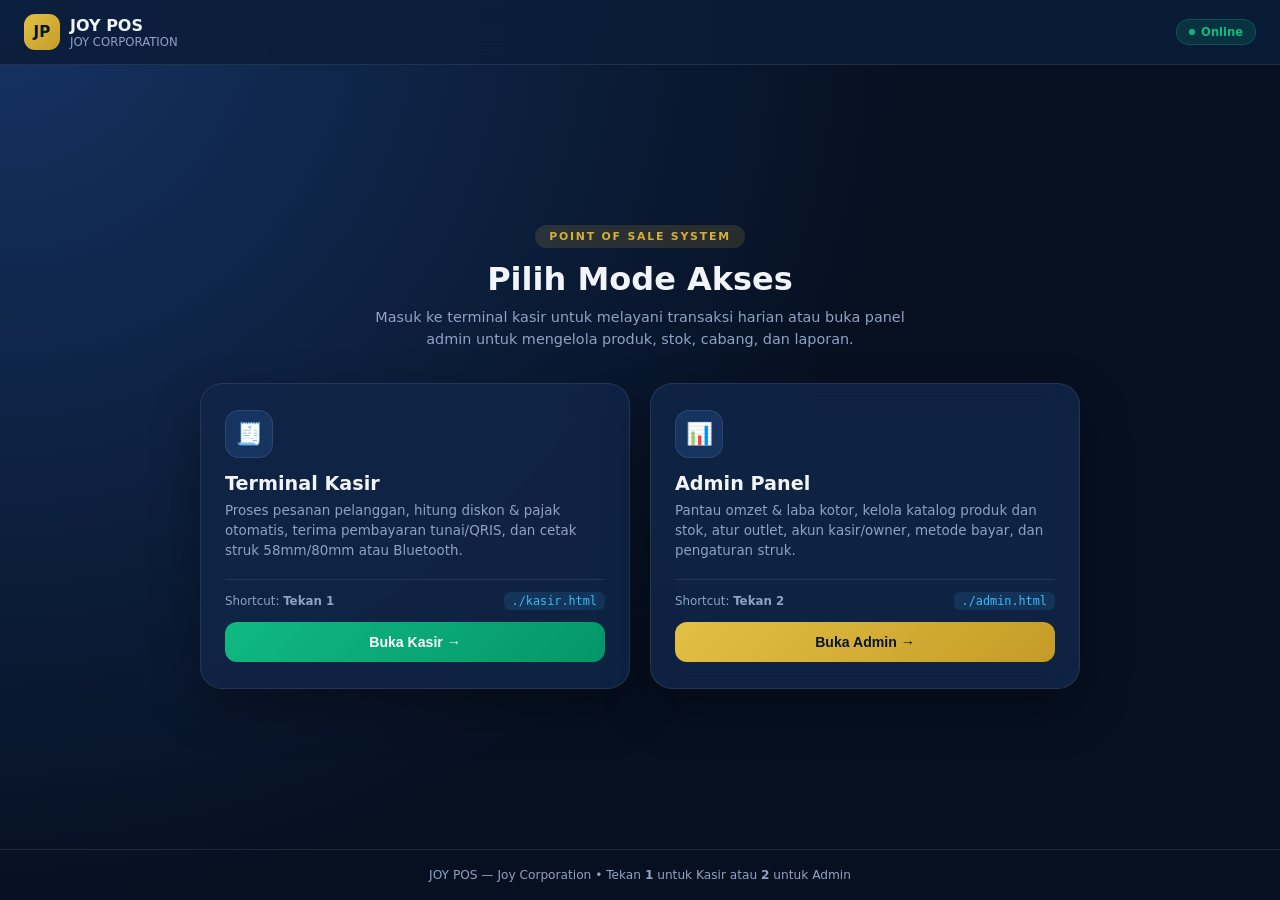
==== commit 5c49b440: "Update index.html" ====
--- a/index.html
+++ b/index.html
@@ -3,1765 +3,318 @@
 <head>
 <meta charset="UTF-8">
 <meta name="viewport" content="width=device-width, initial-scale=1.0">
-<link rel="manifest" href="/manifest.json">
+<link rel="manifest" href="./manifest.json">
 <meta name="theme-color" content="#0b1d3a">
-<meta name="apple-mobile-web-app-capable" content="yes">
-<meta name="apple-mobile-web-app-status-bar-style" content="black-translucent">
-<meta name="apple-mobile-web-app-title" content="JOY POS Admin">
-<link rel="apple-touch-icon" href="/icon-192.png">
-
-<title id="doc-title">JOY POS — Admin Dashboard</title>
+<title>JOY POS — Portal Utama</title>
 <style>
-:root{--bg:#0b0f19;--panel:#141a26;--panel2:#1c2333;--border:#262e42;--text:#e6edf7;--muted:#7b87a1;--accent:#10b981;--gold:#C5A028;--danger:#ef4444;--warn:#f59e0b;--info:#3b82f6;--font:'Segoe UI',system-ui,sans-serif}
+:root{
+  --bg:#061021;
+  --navy:#0b1d3a;
+  --surface:#102547;
+  --surface-2:#173461;
+  --border:rgba(255,255,255,.09);
+  --text:#f1f5f9;
+  --muted:#8fa3c4;
+  --gold:#d4af37;
+  --gold-soft:rgba(212,175,55,.15);
+  --accent:#10b981;
+  --accent-soft:rgba(16,185,129,.15);
+  --info:#38bdf8;
+  --font:'Inter','Segoe UI',system-ui,sans-serif;
+}
 *{margin:0;padding:0;box-sizing:border-box}
-body{font-family:var(--font);background:var(--bg);color:var(--text);height:100vh;overflow:hidden;display:flex}
-#login-screen{position:fixed;inset:0;background:linear-gradient(135deg,#0b0f19,#1e293b);display:flex;align-items:center;justify-content:center;z-index:9999;padding:16px}
-.login-box{background:var(--panel);border:1px solid var(--border);border-radius:16px;padding:32px;width:100%;max-width:360px;text-align:center}
-.login-box h1{font-size:1.3rem;margin:12px 0 4px}
-.login-box .sub{color:var(--gold);font-size:.75rem;letter-spacing:1.5px;text-transform:uppercase;margin-bottom:20px}
-.login-box select,.login-box input{width:100%;padding:12px;background:var(--bg);border:1px solid var(--border);border-radius:8px;color:var(--text);font-size:.95rem;margin-bottom:12px;outline:none}
-.login-box select:focus,.login-box input:focus{border-color:var(--accent)}
-.login-box button{width:100%;padding:12px;background:var(--accent);color:#fff;border:none;border-radius:8px;font-weight:600;cursor:pointer;font-size:1rem}
-.login-logo-center{display:block;margin:0 auto}
-.app-logo-img{width:76px;height:76px;object-fit:contain;border-radius:14px;background:var(--panel2);padding:6px;border:1px solid var(--border);display:none;margin:0 auto}
-.brand-logo-img{width:36px;height:36px;object-fit:contain;border-radius:8px;background:var(--panel2);padding:4px;border:1px solid var(--border);display:none;flex-shrink:0}
-.thumb-img{width:44px;height:44px;object-fit:cover;border-radius:8px;border:1px solid var(--border);background:var(--panel2);display:inline-block;vertical-align:middle}
-.thumb-placeholder{width:44px;height:44px;border-radius:8px;border:1px dashed var(--border);background:var(--panel2);display:inline-flex;align-items:center;justify-content:center;color:var(--muted);font-size:.75rem;vertical-align:middle}
-.sidebar{width:230px;background:var(--panel);border-right:1px solid var(--border);display:flex;flex-direction:column;flex-shrink:0}
-.brand{padding:18px;border-bottom:1px solid var(--border);display:flex;align-items:center;gap:10px}
-.brand-text h1{font-size:.95rem;font-weight:700}
-.brand-text p{font-size:.65rem;color:var(--gold);letter-spacing:1.5px;text-transform:uppercase}
-.nav{flex:1;padding:10px;overflow-y:auto}
-.nav-item{display:flex;align-items:center;gap:10px;padding:10px 14px;color:var(--muted);border-radius:8px;cursor:pointer;font-size:.88rem;font-weight:500;margin-bottom:2px;transition:.15s}
-.nav-item:hover{background:var(--panel2);color:var(--text)}
-.nav-item.active{background:var(--panel2);color:var(--text);border-left:3px solid var(--accent)}
-.main{flex:1;display:flex;flex-direction:column;overflow:hidden}
-.topbar{height:56px;background:var(--panel);border-bottom:1px solid var(--border);display:flex;align-items:center;justify-content:space-between;padding:0 22px}
-.topbar h2{font-size:1rem;font-weight:600}
-.status-pill{font-size:.75rem;padding:5px 12px;border-radius:20px;font-weight:600}
-.status-online{background:rgba(16,185,129,.15);color:var(--accent)}
-.status-local{background:rgba(59,130,246,.15);color:var(--info)}
-.status-offline{background:rgba(239,68,68,.15);color:var(--danger)}
-.content{flex:1;padding:22px;overflow-y:auto}
-.view{display:none;animation:fade .25s ease}
-.view.active{display:block}
-@keyframes fade{from{opacity:0;transform:translateY(6px)}to{opacity:1;transform:none}}
-.stats{display:grid;grid-template-columns:repeat(auto-fit,minmax(190px,1fr));gap:14px;margin-bottom:20px}
-.stat{background:var(--panel);border:1px solid var(--border);border-radius:10px;padding:16px}
-.stat .lbl{font-size:.72rem;color:var(--muted);text-transform:uppercase;letter-spacing:.8px;margin-bottom:6px}
-.stat .val{font-size:1.4rem;font-weight:700}
-.stat .sub-val{font-size:.75rem;color:var(--muted);margin-top:4px}
-.stat.accent{border-left:3px solid var(--accent)}
-.stat.gold{border-left:3px solid var(--gold)}
-.panel{background:var(--panel);border:1px solid var(--border);border-radius:10px;padding:18px;margin-bottom:18px}
-.panel-head{display:flex;justify-content:space-between;align-items:center;margin-bottom:14px;gap:10px;flex-wrap:wrap}
-.panel-head h3{font-size:.95rem;font-weight:600}
-.table-wrap{overflow-x:auto}
-table{width:100%;border-collapse:collapse;min-width:560px}
-th,td{text-align:left;padding:10px 12px;border-bottom:1px solid var(--border);font-size:.85rem}
-th{color:var(--muted);font-weight:600;text-transform:uppercase;font-size:.7rem;letter-spacing:.8px;background:var(--panel2)}
-tr:hover td{background:rgba(255,255,255,.015)}
-.btn{padding:8px 14px;border-radius:8px;border:none;font-weight:600;font-size:.82rem;cursor:pointer;display:inline-flex;align-items:center;gap:6px;transition:.15s}
-.btn:hover{opacity:.9}
-.btn-primary{background:var(--accent);color:#fff}
-.btn-danger{background:var(--danger);color:#fff}
-.btn-warn{background:var(--warn);color:#111}
-.btn-info{background:var(--info);color:#fff}
-.btn-ghost{background:transparent;border:1px solid var(--border);color:var(--text)}
-.btn-ghost:hover{background:var(--panel2)}
-.btn-sm{padding:5px 10px;font-size:.75rem}
-.form-group{margin-bottom:12px}
-.form-group label{display:block;font-size:.8rem;color:var(--muted);margin-bottom:5px}
-.form-control{width:100%;padding:9px 12px;background:var(--bg);border:1px solid var(--border);border-radius:8px;color:var(--text);font-size:.88rem;outline:none;font-family:inherit}
-.form-control:focus{border-color:var(--accent)}
-textarea.form-control{resize:vertical;min-height:60px}
-.form-row{display:grid;grid-template-columns:1fr 1fr;gap:10px}
-.check-grid{display:grid;grid-template-columns:repeat(auto-fit,minmax(170px,1fr));gap:8px;margin-bottom:14px}
-.check-item{display:flex;align-items:center;gap:8px;background:var(--bg);border:1px solid var(--border);border-radius:8px;padding:8px 10px;font-size:.8rem;cursor:pointer}
-.check-item input{accent-color:var(--accent);width:15px;height:15px;cursor:pointer}
-.badge{padding:3px 9px;border-radius:20px;font-size:.7rem;font-weight:600;display:inline-block}
-.badge-ok{background:rgba(16,185,129,.12);color:var(--accent)}
-.badge-warn{background:rgba(245,158,11,.12);color:var(--warn)}
-.badge-info{background:rgba(59,130,246,.12);color:var(--info)}
-.badge-danger{background:rgba(239,68,68,.12);color:var(--danger)}
-.badge-gold{background:rgba(197,160,40,.15);color:var(--gold)}
-.modal-bg{position:fixed;inset:0;background:rgba(0,0,0,.75);display:none;align-items:center;justify-content:center;z-index:1000;padding:20px}
-.modal-bg.active{display:flex}
-.modal{background:var(--panel);border:1px solid var(--border);border-radius:12px;padding:22px;width:100%;max-width:480px;max-height:90vh;overflow-y:auto}
-.modal.lg{max-width:640px}
-.modal h3{font-size:1.05rem;margin-bottom:16px}
-.modal-actions{display:flex;gap:8px;justify-content:flex-end;margin-top:18px;flex-wrap:wrap}
-#toast-container{position:fixed;top:16px;right:16px;z-index:9998;display:flex;flex-direction:column;gap:8px}
-.toast{background:var(--panel);border:1px solid var(--border);border-left:4px solid var(--accent);padding:10px 14px;border-radius:8px;min-width:240px;font-size:.85rem;animation:slideIn .25s ease;box-shadow:0 8px 24px rgba(0,0,0,.5)}
-.toast.err{border-left-color:var(--danger)}
-@keyframes slideIn{from{transform:translateX(100%);opacity:0}to{transform:none;opacity:1}}
-.chart{display:flex;align-items:flex-end;gap:10px;height:205px;padding:24px 0 24px;border-bottom:1px solid var(--border)}
-.chart-bar{flex:1;background:linear-gradient(180deg,var(--accent),#059669);border-radius:6px 6px 0 0;position:relative;min-height:4px;cursor:pointer;transition:height .3s ease}
-.chart-bar.gold-bar{background:linear-gradient(180deg,#eab308,var(--gold))}
-.chart-bar.blue-bar{background:linear-gradient(180deg,#60a5fa,var(--info))}
-.chart-bar .cv{position:absolute;top:-20px;left:50%;transform:translateX(-50%);font-size:.68rem;font-weight:600;white-space:nowrap}
-.chart-bar .cl{position:absolute;bottom:-22px;left:50%;transform:translateX(-50%);font-size:.68rem;color:var(--muted);white-space:nowrap;max-width:90px;overflow:hidden;text-overflow:ellipsis}
-.payment-methods-grid{display:grid;grid-template-columns:repeat(auto-fill,minmax(190px,1fr));gap:10px;margin-top:10px}
-.payment-card{background:var(--bg);border:1px solid var(--border);border-radius:8px;padding:10px;position:relative}
-.payment-card img{width:100%;height:110px;object-fit:contain;border-radius:6px;background:#fff;padding:6px;margin-bottom:6px}
-.payment-card .pm-name{font-weight:600;font-size:.85rem;padding-right:54px}
-.payment-card .pm-detail{font-size:.75rem;color:var(--muted);word-break:break-all;margin-top:2px}
-.payment-card .pm-actions{position:absolute;top:8px;right:8px;display:flex;gap:4px}
-.empty{text-align:center;padding:26px;color:var(--muted);font-size:.85rem}
-.toolbar{display:flex;gap:8px;flex-wrap:wrap;align-items:center}
-.logo-preview-box{display:flex;align-items:center;gap:12px;background:var(--bg);border:1px solid var(--border);border-radius:10px;padding:12px;margin-bottom:12px;flex-wrap:wrap}
-.logo-preview-box img{width:56px;height:56px;object-fit:cover;border-radius:8px;background:var(--panel2);padding:3px}
-.receipt-preview-wrap{background:var(--bg);border:1px dashed var(--border);border-radius:10px;padding:16px;display:flex;justify-content:center;margin-top:14px}
-.receipt-paper{background:#fff;color:#111;font-family:'Courier New',monospace;padding:14px 12px;border-radius:4px;box-shadow:0 6px 20px rgba(0,0,0,.35);line-height:1.4}
-.receipt-paper.w-58{width:230px;font-size:11px}
-.receipt-paper.w-80{width:310px;font-size:12px}
-.rcp-center{text-align:center}
-.rcp-logo-sm{max-height:28px;max-width:90px;object-fit:contain;display:block;margin:0 auto 6px}
-.rcp-logo-md{max-height:42px;max-width:130px;object-fit:contain;display:block;margin:0 auto 6px}
-.rcp-logo-lg{max-height:58px;max-width:170px;object-fit:contain;display:block;margin:0 auto 6px}
-.rcp-line{border-top:1px dashed #444;margin:8px 0}
-.rcp-row{display:flex;justify-content:space-between;gap:8px;margin:3px 0}
-.danger-zone{border:1px solid rgba(239,68,68,.4);background:rgba(239,68,68,.04)}
-@media print{
-  body *{visibility:hidden}
-  #receipt-print-area,#receipt-print-area *{visibility:visible}
-  #receipt-print-area{position:fixed;left:0;top:0;width:100%;display:flex;justify-content:center;background:#fff;padding:0;margin:0}
-  .receipt-paper{box-shadow:none;border-radius:0}
-}
-@media(max-width:768px){.sidebar{width:60px}.brand-text,.nav-item span{display:none}.nav-item{justify-content:center}.form-row{grid-template-columns:1fr}}
+body{
+  font-family:var(--font);
+  background:radial-gradient(circle at top left,#153363 0%,var(--bg) 58%);
+  color:var(--text);
+  min-height:100vh;
+  display:flex;
+  flex-direction:column;
+  justify-content:space-between;
+}
+
+.topbar{
+  background:rgba(11,29,58,.88);
+  backdrop-filter:blur(12px);
+  border-bottom:1px solid var(--border);
+  padding:14px 24px;
+  display:flex;
+  align-items:center;
+  justify-content:space-between;
+  gap:12px;
+  flex-wrap:wrap;
+}
+.brand{
+  display:flex;
+  align-items:center;
+  gap:10px;
+}
+.brand-mark{
+  width:36px;height:36px;border-radius:11px;
+  background:linear-gradient(135deg,#e2c044,#c59b27);
+  color:#09152b;font-weight:800;font-size:.95rem;
+  display:flex;align-items:center;justify-content:center;
+}
+.brand-title{font-weight:700;font-size:1rem}
+.brand-sub{font-size:.73rem;color:var(--muted)}
+
+.status-pill{
+  display:inline-flex;align-items:center;gap:6px;
+  background:var(--accent-soft);color:var(--accent);
+  padding:5px 12px;border-radius:99px;font-size:.72rem;font-weight:600;
+  border:1px solid rgba(16,185,129,.25);
+}
+.status-dot{
+  width:6px;height:6px;border-radius:50%;background:var(--accent);
+  animation:pulse 2s infinite;
+}
+@keyframes pulse{0%,100%{opacity:1}50%{opacity:.4}}
+
+.container{
+  max-width:920px;
+  width:100%;
+  margin:0 auto;
+  padding:36px 20px;
+}
+
+.hero{
+  text-align:center;
+  margin-bottom:32px;
+}
+.badge{
+  display:inline-block;
+  font-size:.68rem;
+  letter-spacing:1.8px;
+  text-transform:uppercase;
+  color:var(--gold);
+  background:var(--gold-soft);
+  padding:5px 14px;
+  border-radius:99px;
+  font-weight:700;
+  margin-bottom:12px;
+}
+.hero h1{
+  font-size:2rem;
+  font-weight:800;
+  margin-bottom:8px;
+}
+.hero p{
+  color:var(--muted);
+  font-size:.9rem;
+  max-width:540px;
+  margin:0 auto;
+  line-height:1.55;
+}
+
+.cards{
+  display:grid;
+  grid-template-columns:repeat(auto-fit,minmax(280px,1fr));
+  gap:20px;
+}
+
+.portal-card{
+  background:rgba(16,37,71,.88);
+  backdrop-filter:blur(14px);
+  border:1px solid var(--border);
+  border-radius:22px;
+  padding:26px 24px;
+  display:flex;
+  flex-direction:column;
+  justify-content:space-between;
+  gap:18px;
+  transition:.18s;
+  box-shadow:0 20px 50px rgba(0,0,0,.32);
+}
+.portal-card:hover{
+  transform:translateY(-3px);
+  border-color:rgba(212,175,55,.45);
+}
+.portal-icon{
+  width:48px;height:48px;border-radius:14px;
+  background:var(--surface-2);border:1px solid var(--border);
+  display:flex;align-items:center;justify-content:center;
+  font-size:1.35rem;margin-bottom:14px;
+}
+.portal-card h2{
+  font-size:1.2rem;
+  font-weight:700;
+  margin-bottom:6px;
+}
+.portal-card p{
+  font-size:.84rem;
+  color:var(--muted);
+  line-height:1.5;
+}
+.portal-meta{
+  display:flex;
+  align-items:center;
+  justify-content:space-between;
+  font-size:.74rem;
+  color:var(--muted);
+  padding-top:12px;
+  border-top:1px solid var(--border);
+}
+.route-tag{
+  font-family:monospace;
+  color:var(--info);
+  background:rgba(56,189,248,.12);
+  padding:2px 8px;
+  border-radius:6px;
+}
+
+.btn{
+  width:100%;
+  padding:12px 16px;
+  border-radius:12px;
+  border:none;
+  font-weight:700;
+  font-size:.88rem;
+  cursor:pointer;
+  display:inline-flex;
+  align-items:center;
+  justify-content:center;
+  gap:8px;
+  text-decoration:none;
+  transition:.15s;
+}
+.btn:active{transform:scale(.98)}
+.btn-primary{background:linear-gradient(135deg,#10b981,#059669);color:#fff}
+.btn-gold{background:linear-gradient(135deg,#e2c044,#c59b27);color:#09152b}
+
+.footer{
+  text-align:center;
+  padding:18px 20px;
+  border-top:1px solid var(--border);
+  font-size:.76rem;
+  color:var(--muted);
+}
+
+@media(max-width:600px){
+  .hero h1{font-size:1.6rem}
+  .container{padding:24px 16px}
+}
 </style>
 </head>
 <body>
 
-<div id="login-screen">
-  <div class="login-box">
-    <img id="login-custom-logo" class="app-logo-img" alt="Logo Aplikasi">
-    <svg id="login-default-logo" class="login-logo-center" width="76" height="76" viewBox="45 5 110 210" xmlns="http://www.w3.org/2000/svg">
-      <path d="M70 30 C 70 10, 110 10, 110 30 L 110 130 C 110 145, 105 155, 100 165 C 95 175, 95 185, 100 190 L 100 200 L 70 200 L 70 190 C 75 185, 75 175, 70 165 C 65 155, 60 145, 60 130 Z" fill="#e6edf7"/>
-      <path d="M110 50 L 125 55 L 130 65 L 128 75 L 135 80 L 132 90 L 138 95 L 135 105 L 130 110 L 128 120 L 125 130 L 120 140 L 115 150 L 110 160 L 110 130 Z" fill="none" stroke="#e6edf7" stroke-width="2.5" stroke-linejoin="round"/>
-      <line x1="75" y1="40" x2="75" y2="180" stroke="#C5A028" stroke-width="1.5"/>
-      <line x1="85" y1="35" x2="85" y2="185" stroke="#C5A028" stroke-width="1.5"/>
-      <line x1="95" y1="32" x2="95" y2="190" stroke="#C5A028" stroke-width="1.5"/>
-      <circle cx="75" cy="60" r="3" fill="#C5A028"/><circle cx="85" cy="100" r="3" fill="#C5A028"/><circle cx="95" cy="140" r="3" fill="#C5A028"/>
-      <line x1="110" y1="60" x2="130" y2="60" stroke="#e6edf7" stroke-width="1.5"/>
-      <line x1="110" y1="80" x2="140" y2="80" stroke="#e6edf7" stroke-width="1.5"/>
-      <circle cx="130" cy="60" r="3" fill="#C5A028"/><circle cx="140" cy="80" r="3" fill="#C5A028"/>
-    </svg>
-    <h1 id="login-app-name">JOY POS</h1>
-    <p class="sub">Admin Dashboard</p>
-
-    <select id="login-user"><option value="">— Pilih Owner —</option></select>
-    <input type="password" id="login-pin" placeholder="Masukkan PIN" maxlength="6" inputmode="numeric" onkeydown="if(event.key==='Enter')doLogin()">
-    <button onclick="doLogin()">Masuk</button>
-    <p id="login-status" style="color:var(--muted);font-size:.75rem;margin-top:12px">Menghubungkan...</p>
+<header class="topbar">
+  <div class="brand">
+    <div class="brand-mark">JP</div>
+    <div>
+      <div class="brand-title" id="portal-app-name">JOY POS</div>
+      <div class="brand-sub" id="portal-company">JOY CORPORATION</div>
+    </div>
   </div>
-</div>
-
-<aside class="sidebar" id="sidebar" style="display:none">
-  <div class="brand">
-    <img id="side-custom-logo" class="brand-logo-img" alt="Logo">
-    <svg id="side-default-logo" width="36" height="36" viewBox="45 5 110 210"><path d="M70 30 C 70 10, 110 10, 110 30 L 110 130 C 110 145, 105 155, 100 165 C 95 175, 95 185, 100 190 L 100 200 L 70 200 L 70 190 C 75 185, 75 175, 70 165 C 65 155, 60 145, 60 130 Z" fill="#e6edf7"/><path d="M110 50 L 125 55 L 130 65 L 128 75 L 135 80 L 132 90 L 138 95 L 135 105 L 130 110 L 128 120 L 125 130 L 120 140 L 115 150 L 110 160 L 110 130 Z" fill="none" stroke="#e6edf7" stroke-width="3"/><line x1="85" y1="35" x2="85" y2="185" stroke="#C5A028" stroke-width="2"/><circle cx="85" cy="100" r="4" fill="#C5A028"/><circle cx="130" cy="60" r="4" fill="#C5A028"/></svg>
-    <div class="brand-text"><h1 id="side-app-name">JOY POS</h1><p>Admin</p></div>
-  </div>
-  <nav class="nav">
-    <div class="nav-item active" data-view="dashboard" onclick="go('dashboard')">📊 <span>Dashboard</span></div>
-    <div class="nav-item" data-view="transactions" onclick="go('transactions')">📋 <span>Transaksi</span></div>
-    <div class="nav-item" data-view="products" onclick="go('products')">📦 <span>Produk &amp; Stok</span></div>
-    <div class="nav-item" data-view="outlets" onclick="go('outlets')">🏪 <span>Outlet</span></div>
-    <div class="nav-item" data-view="employees" onclick="go('employees')">👥 <span>Karyawan</span></div>
-    <div class="nav-item" data-view="payments" onclick="go('payments')">💳 <span>Pembayaran</span></div>
-    <div class="nav-item" data-view="settings" onclick="go('settings')">⚙️ <span>Pengaturan</span></div>
-  </nav>
-  <div style="padding:12px;border-top:1px solid var(--border)">
-    <div style="font-size:.8rem;font-weight:600" id="ua-name">-</div>
-    <div style="font-size:.7rem;color:var(--gold);text-transform:uppercase" id="ua-role">-</div>
-    <button class="btn btn-ghost btn-sm" style="width:100%;justify-content:center;margin-top:8px" onclick="doLogout()">Logout</button>
-  </div>
-</aside>
-
-<main class="main" id="main-app" style="display:none">
-  <header class="topbar">
-    <h2 id="page-title">Dashboard</h2>
-    <span class="status-pill status-online" id="net-status">● Real-time Sync</span>
-  </header>
-  <div class="content">
-    <div id="view-dashboard" class="view active">
-      <div class="stats" id="dash-stats"></div>
-      <div class="panel">
-        <div class="panel-head">
-          <h3 id="dash-chart-title">📈 Omzet 7 Hari Terakhir (Non-Refund)</h3>
-          <select class="form-control" id="chart-type" style="width:auto" onchange="renderDashboard()">
-            <option value="revenue">Omzet 7 Hari</option>
-            <option value="profit">Laba Kotor 7 Hari</option>
-            <option value="count">Jumlah Transaksi 7 Hari</option>
-            <option value="outlet">Omzet per Outlet</option>
-          </select>
+  <span class="status-pill" id="net-status"><span class="status-dot"></span>Siap Digunakan</span>
+</header>
+
+<main class="container">
+  <section class="hero">
+    <span class="badge">Point of Sale System</span>
+    <h1>Pilih Mode Akses</h1>
+    <p>Masuk ke terminal kasir untuk melayani transaksi harian atau buka panel admin untuk mengelola produk, stok, cabang, dan laporan.</p>
+  </section>
+
+  <section class="cards">
+    <div class="portal-card">
+      <div>
+        <div class="portal-icon">🧾</div>
+        <h2>Terminal Kasir</h2>
+        <p>Proses pesanan pelanggan, hitung diskon &amp; pajak otomatis, terima pembayaran tunai/QRIS, dan cetak struk 58mm/80mm atau Bluetooth.</p>
+      </div>
+      <div>
+        <div class="portal-meta">
+          <span>Shortcut: <strong>Tekan 1</strong></span>
+          <span class="route-tag" id="kasir-route-label">./kasir.html</span>
         </div>
-        <div class="chart" id="dash-chart"></div>
-      </div>
-      <div class="panel">
-        <div class="panel-head"><h3>🔥 Transaksi Real-time (10 Terbaru)</h3></div>
-        <div class="table-wrap">
-          <table id="recent-trx"><thead><tr><th>ID</th><th>Outlet</th><th>Kasir</th><th>Tanggal</th><th>Total</th><th>Metode</th><th>Status</th></tr></thead><tbody></tbody></table>
-        </div>
+        <button type="button" class="btn btn-primary" style="margin-top:12px" onclick="goTo('kasir')">
+          Buka Kasir →
+        </button>
       </div>
     </div>
 
-    <div id="view-transactions" class="view">
-      <div class="panel">
-        <div class="panel-head">
-          <h3>📋 Semua Transaksi</h3>
-          <div class="toolbar">
-            <input type="date" class="form-control" id="trx-from" style="width:auto" onchange="renderTrx()">
-            <input type="date" class="form-control" id="trx-to" style="width:auto" onchange="renderTrx()">
-            <select class="form-control" id="trx-outlet" style="width:auto" onchange="renderTrx()"><option value="all">Semua Outlet</option></select>
-            <select class="form-control" id="trx-status" style="width:auto" onchange="renderTrx()">
-              <option value="all">Semua Status</option>
-              <option value="completed">Selesai</option>
-              <option value="refunded">Refunded</option>
-            </select>
-            <button class="btn btn-ghost btn-sm" onclick="resetTrxFilters()">🔄 Atur Ulang</button>
-            <button class="btn btn-ghost btn-sm" onclick="exportCSV()">📥 Download CSV</button>
-            <button class="btn btn-info btn-sm" onclick="openShareCSVModal()">📤 Kirim CSV</button>
-            <button class="btn btn-danger btn-sm" onclick="resetAllTransactions()">🗑️ Hapus Riwayat</button>
-          </div>
+    <div class="portal-card">
+      <div>
+        <div class="portal-icon">📊</div>
+        <h2>Admin Panel</h2>
+        <p>Pantau omzet &amp; laba kotor, kelola katalog produk dan stok, atur outlet, akun kasir/owner, metode bayar, dan pengaturan struk.</p>
+      </div>
+      <div>
+        <div class="portal-meta">
+          <span>Shortcut: <strong>Tekan 2</strong></span>
+          <span class="route-tag" id="admin-route-label">./admin.html</span>
         </div>
-        <div class="table-wrap">
-          <table id="trx-table"><thead><tr><th>ID</th><th>Outlet</th><th>Kasir</th><th>Tanggal</th><th>Items</th><th>Total</th><th>Metode</th><th>Status</th><th>Aksi</th></tr></thead><tbody></tbody></table>
-        </div>
+        <button type="button" class="btn btn-gold" style="margin-top:12px" onclick="goTo('admin')">
+          Buka Admin →
+        </button>
       </div>
     </div>
-
-    <div id="view-products" class="view">
-      <div class="panel">
-        <div class="panel-head">
-          <h3>📦 Katalog Produk &amp; Stok</h3>
-          <div class="toolbar">
-            <input type="text" class="form-control" id="prod-search" placeholder="Cari SKU / nama..." style="width:200px" oninput="renderProducts()">
-            <select class="form-control" id="prod-filter" style="width:auto" onchange="renderProducts()">
-              <option value="all">Semua Stok</option>
-              <option value="low">Stok Menipis (&lt; 10)</option>
-              <option value="out">Stok Habis (0)</option>
-            </select>
-            <button class="btn btn-primary" onclick="openProductModal()">+ Tambah Produk</button>
-          </div>
-        </div>
-        <div class="table-wrap">
-          <table id="prod-table"><thead><tr><th>Foto</th><th>SKU</th><th>Nama Produk</th><th>Harga Modal</th><th>Harga Jual</th><th>Margin</th><th>Stok</th><th>Aksi</th></tr></thead><tbody></tbody></table>
-        </div>
-      </div>
-    </div>
-
-    <div id="view-outlets" class="view">
-      <div class="panel">
-        <div class="panel-head"><h3>🏪 Manajemen Outlet</h3><button class="btn btn-primary" onclick="openOutletModal()">+ Tambah Outlet</button></div>
-        <div class="table-wrap">
-          <table id="outlet-table"><thead><tr><th>Foto</th><th>Nama</th><th>Alamat</th><th>Telepon</th><th>Aksi</th></tr></thead><tbody></tbody></table>
-        </div>
-      </div>
-    </div>
-
-    <div id="view-employees" class="view">
-      <div class="panel">
-        <div class="panel-head">
-          <h3>👑 Owner</h3>
-          <button class="btn btn-primary btn-sm" onclick="openEmployeeModal(null, 'owner')">+ Tambah Owner</button>
-        </div>
-        <div class="table-wrap">
-          <table id="owner-table"><thead><tr><th>Nama</th><th>Role</th><th>Outlet</th><th>PIN</th><th>Aksi</th></tr></thead><tbody></tbody></table>
-        </div>
-      </div>
-
-      <div class="panel">
-        <div class="panel-head">
-          <h3>👥 Karyawan (Manager &amp; Kasir)</h3>
-          <button class="btn btn-primary btn-sm" onclick="openEmployeeModal(null, 'cashier')">+ Tambah Karyawan</button>
-        </div>
-        <div class="table-wrap">
-          <table id="emp-table"><thead><tr><th>Nama</th><th>Role</th><th>Outlet</th><th>PIN</th><th>Aksi</th></tr></thead><tbody></tbody></table>
-        </div>
-      </div>
-    </div>
-
-    <div id="view-payments" class="view">
-      <div class="panel">
-        <div class="panel-head"><h3>💳 QRIS (Auto-Kompres Gambar)</h3><button class="btn btn-primary btn-sm" onclick="openPaymentModal('qris')">+ Tambah QRIS</button></div>
-        <div class="payment-methods-grid" id="qris-list"></div>
-      </div>
-      <div class="panel">
-        <div class="panel-head"><h3>🏦 Rekening Bank</h3><button class="btn btn-primary btn-sm" onclick="openPaymentModal('bank')">+ Tambah Bank</button></div>
-        <div class="payment-methods-grid" id="bank-list"></div>
-      </div>
-      <div class="panel">
-        <div class="panel-head"><h3>📱 E-Wallet</h3><button class="btn btn-primary btn-sm" onclick="openPaymentModal('ewallet')">+ Tambah E-Wallet</button></div>
-        <div class="payment-methods-grid" id="ewallet-list"></div>
-      </div>
-    </div>
-
-    <div id="view-settings" class="view">
-      <div class="panel">
-        <div class="panel-head"><h3>🎨 Logo &amp; Identitas Aplikasi</h3></div>
-        <div class="form-group">
-          <label>Nama Aplikasi</label>
-          <input type="text" class="form-control" id="set-app-name" placeholder="Contoh: JOY POS" oninput="renderReceiptPreview()">
-        </div>
-        <div class="form-group">
-          <label>Logo Aplikasi &amp; Struk (Upload Gambar — Otomatis Dikompres)</label>
-          <div class="logo-preview-box">
-            <img id="set-logo-preview" src="" alt="Preview Logo" style="display:none">
-            <span id="set-logo-placeholder" style="color:var(--muted);font-size:.82rem">Menggunakan logo default (SVG)</span>
-            <input type="file" class="form-control" id="set-logo-file" accept="image/*" style="width:auto;flex:1">
-            <button type="button" class="btn btn-ghost btn-sm" onclick="clearAppLogo()">Pakai Logo Default</button>
-          </div>
-        </div>
-        <div class="form-row">
-          <div class="form-group">
-            <label>Ukuran Logo di Struk</label>
-            <select class="form-control" id="set-receipt-logo-size" onchange="renderReceiptPreview()">
-              <option value="sm">Kecil</option>
-              <option value="md" selected>Sedang</option>
-              <option value="lg">Besar</option>
-            </select>
-          </div>
-          <div class="form-group">
-            <label>Lebar Kertas Struk</label>
-            <select class="form-control" id="set-receipt-width" onchange="renderReceiptPreview()">
-              <option value="58">58 mm (Thermal Mini)</option>
-              <option value="80" selected>80 mm (Thermal Standar)</option>
-            </select>
-          </div>
-        </div>
-        <button class="btn btn-primary" onclick="saveAppIdentity()">💾 Save Nama &amp; Logo</button>
-      </div>
-
-      <div class="panel">
-        <div class="panel-head"><h3>📱 Sosial Media &amp; Kontak Digital</h3></div>
-        <div class="form-row">
-          <div class="form-group"><label>Instagram</label><input type="text" class="form-control" id="set-soc-ig" placeholder="@joypos.id" oninput="renderReceiptPreview()"></div>
-          <div class="form-group"><label>TikTok</label><input type="text" class="form-control" id="set-soc-tiktok" placeholder="@joypos.official" oninput="renderReceiptPreview()"></div>
-        </div>
-        <div class="form-row">
-          <div class="form-group"><label>WhatsApp CS / Order</label><input type="text" class="form-control" id="set-soc-wa" placeholder="0812-3456-7890" oninput="renderReceiptPreview()"></div>
-          <div class="form-group"><label>Website / Marketplace / Lainnya</label><input type="text" class="form-control" id="set-soc-other" placeholder="joypos.id / Shopee / FB" oninput="renderReceiptPreview()"></div>
-        </div>
-      </div>
-
-      <div class="panel">
-        <div class="panel-head"><h3>🏪 Pengaturan Toko &amp; Struk</h3></div>
-        <div class="form-row">
-          <div class="form-group"><label>Nama Toko / Perusahaan</label><input type="text" class="form-control" id="set-company" oninput="renderReceiptPreview()"></div>
-          <div class="form-group"><label>Pajak / PPN (%)</label><input type="number" class="form-control" id="set-tax" min="0" max="100" step="0.1" oninput="renderReceiptPreview()"></div>
-        </div>
-        <div class="form-row">
-          <div class="form-group"><label>Telepon Toko</label><input type="text" class="form-control" id="set-phone" placeholder="0812-xxxx-xxxx" oninput="renderReceiptPreview()"></div>
-          <div class="form-group"><label>NPWP / No. Usaha (Opsional)</label><input type="text" class="form-control" id="set-npwp" placeholder="00.000.000.0-000.000" oninput="renderReceiptPreview()"></div>
-        </div>
-        <div class="form-group"><label>Alamat Toko</label><textarea class="form-control" id="set-address" oninput="renderReceiptPreview()"></textarea></div>
-        <div class="form-row">
-          <div class="form-group"><label>Header Tambahan Struk</label><input type="text" class="form-control" id="set-receipt-header" placeholder="Contoh: Struk Sah Pembayaran" oninput="renderReceiptPreview()"></div>
-          <div class="form-group"><label>Footer Struk</label><input type="text" class="form-control" id="set-footer" oninput="renderReceiptPreview()"></div>
-        </div>
-        <div class="check-grid">
-          <label class="check-item"><input type="checkbox" id="rcp-show-logo" checked onchange="renderReceiptPreview()"> Tampilkan Logo</label>
-          <label class="check-item"><input type="checkbox" id="rcp-show-phone" checked onchange="renderReceiptPreview()"> Tampilkan Telepon</label>
-          <label class="check-item"><input type="checkbox" id="rcp-show-npwp" onchange="renderReceiptPreview()"> Tampilkan NPWP</label>
-          <label class="check-item"><input type="checkbox" id="rcp-show-cashier" checked onchange="renderReceiptPreview()"> Tampilkan Kasir &amp; Bayar</label>
-          <label class="check-item"><input type="checkbox" id="rcp-show-social" checked onchange="renderReceiptPreview()"> Tampilkan Sosmed di Struk</label>
-        </div>
-        <div class="toolbar">
-          <button class="btn btn-primary" onclick="saveSettings()">💾 Simpan Pengaturan Toko &amp; Struk</button>
-          <button type="button" class="btn btn-ghost" onclick="printReceiptSample()">🖨️ Cetak Uji Struk</button>
-        </div>
-        <div id="receipt-print-area" class="receipt-preview-wrap">
-          <div id="receipt-preview-box" class="receipt-paper w-80"></div>
-        </div>
-      </div>
-
-      <div class="panel">
-        <div class="panel-head"><h3>💾 Mode Penyimpanan &amp; Salin Data</h3></div>
-        <p style="color:var(--muted);font-size:.84rem;line-height:1.6;margin-bottom:12px">
-          Pilih lokasi penyimpanan aktif dan salin data antar <strong>Cloud (Firebase)</strong> dan <strong>LocalStorage</strong>.
-        </p>
-        <div class="toolbar">
-          <select class="form-control" id="set-storage-mode" style="width:auto" onchange="switchStorageMode(this.value)">
-            <option value="cloud">☁️ Cloud (Firebase Firestore)</option>
-            <option value="local">💾 LocalStorage (Penyimpanan Lokal)</option>
-          </select>
-          <button type="button" class="btn btn-info btn-sm" onclick="copyCurrentToLocalStorage()">💾 Salin ke LocalStorage</button>
-          <button type="button" class="btn btn-ghost btn-sm" onclick="copyLocalToCloud()">☁️ Salin Lokal → Cloud</button>
-        </div>
-      </div>
-
-      <div class="panel danger-zone">
-        <div class="panel-head"><h3>⚠️ Mode Reset Aplikasi</h3></div>
-        <p style="color:var(--muted);font-size:.84rem;line-height:1.6;margin-bottom:14px">
-          Gunakan mode reset untuk mengatur ulang aplikasi pada penyimpanan aktif saat ini. Tindakan ini bersifat permanen.
-        </p>
-        <div class="toolbar">
-          <button class="btn btn-warn" onclick="resetAppToSeed()">🔄 Atur Ulang ke Data Awal</button>
-          <button class="btn btn-danger" onclick="wipeAllAppData()">💣 Kosongkan Seluruh Data</button>
-        </div>
-      </div>
-    </div>
-  </div>
+  </section>
 </main>
 
-<!-- MODALS -->
-<div class="modal-bg" id="m-share-csv"><div class="modal">
-  <h3>📤 Kirim Laporan CSV</h3>
-  <p style="color:var(--muted);font-size:.84rem;line-height:1.6;margin-bottom:14px">
-    Pilih saluran pengiriman laporan transaksi. File CSV akan otomatis disiapkan/diunduh agar mudah dilampirkan.
-  </p>
-  <div class="form-group">
-    <label>Email Tujuan (Opsional untuk Gmail/Email)</label>
-    <input type="email" class="form-control" id="share-csv-email" placeholder="contoh: owner@perusahaan.com">
-  </div>
-  <div class="toolbar" style="margin-top:14px">
-    <button type="button" class="btn btn-primary" onclick="shareCSVNative()">📲 Share / WA / Apps</button>
-    <button type="button" class="btn btn-info" onclick="sendCSVViaWhatsApp()">💬 Kirim Ringkasan ke WA</button>
-    <button type="button" class="btn btn-ghost" onclick="sendCSVViaEmail()">✉️ Kirim via Email</button>
-  </div>
-  <div class="modal-actions">
-    <button type="button" class="btn btn-ghost" onclick="closeM('m-share-csv')">Tutup</button>
-  </div>
-</div></div>
-
-<div class="modal-bg" id="m-outlet"><div class="modal"><h3 id="m-outlet-title">Outlet</h3>
-  <input type="hidden" id="f-outlet-id">
-  <div class="form-group"><label>Nama Outlet *</label><input type="text" class="form-control" id="f-outlet-name"></div>
-  <div class="form-group"><label>Foto Outlet (Opsional)</label>
-    <div class="logo-preview-box">
-      <img id="f-outlet-photo-preview" src="" alt="Preview Outlet" style="display:none">
-      <input type="file" class="form-control" id="f-outlet-photo" accept="image/*" style="width:auto;flex:1">
-    </div>
-  </div>
-  <div class="form-group"><label>Alamat *</label><textarea class="form-control" id="f-outlet-address"></textarea></div>
-  <div class="form-group"><label>Telepon</label><input type="text" class="form-control" id="f-outlet-phone"></div>
-  <div class="modal-actions"><button class="btn btn-ghost" onclick="closeM('m-outlet')">Batal</button><button class="btn btn-primary" onclick="saveOutlet()">Simpan</button></div>
-</div></div>
-
-<div class="modal-bg" id="m-product"><div class="modal"><h3 id="m-product-title">Produk</h3>
-  <input type="hidden" id="f-product-id">
-  <div class="form-row">
-    <div class="form-group"><label>SKU / Barcode *</label><input type="text" class="form-control" id="f-product-sku"></div>
-    <div class="form-group"><label>Stok Awal *</label><input type="number" class="form-control" id="f-product-stock" min="0"></div>
-  </div>
-  <div class="form-group"><label>Nama Produk *</label><input type="text" class="form-control" id="f-product-name"></div>
-  <div class="form-group"><label>Foto Produk (Opsional)</label>
-    <div class="logo-preview-box">
-      <img id="f-product-photo-preview" src="" alt="Preview Produk" style="display:none">
-      <input type="file" class="form-control" id="f-product-photo" accept="image/*" style="width:auto;flex:1">
-    </div>
-  </div>
-  <div class="form-row">
-    <div class="form-group"><label>Harga Modal (Rp)</label><input type="number" class="form-control" id="f-product-cost" min="0" placeholder="0"></div>
-    <div class="form-group"><label>Harga Jual (Rp) *</label><input type="number" class="form-control" id="f-product-price" min="0"></div>
-  </div>
-  <div class="modal-actions"><button class="btn btn-ghost" onclick="closeM('m-product')">Batal</button><button class="btn btn-primary" onclick="saveProduct()">Simpan</button></div>
-</div></div>
-
-<div class="modal-bg" id="m-employee"><div class="modal"><h3 id="m-employee-title">Karyawan</h3>
-  <input type="hidden" id="f-employee-id">
-  <div class="form-group"><label>Nama Lengkap *</label><input type="text" class="form-control" id="f-employee-name"></div>
-  <div class="form-row">
-    <div class="form-group"><label>Role *</label><select class="form-control" id="f-employee-role"><option value="owner">Owner</option><option value="manager">Manager</option><option value="cashier">Kasir</option></select></div>
-    <div class="form-group"><label>Outlet *</label><select class="form-control" id="f-employee-outlet"></select></div>
-  </div>
-  <div class="form-group"><label>PIN (4-6 digit) *</label><input type="text" class="form-control" id="f-employee-pin" maxlength="6" inputmode="numeric"></div>
-  <div class="modal-actions"><button class="btn btn-ghost" onclick="closeM('m-employee')">Batal</button><button class="btn btn-primary" onclick="saveEmployee()">Simpan</button></div>
-</div></div>
-
-<div class="modal-bg" id="m-payment"><div class="modal"><h3 id="m-payment-title">Metode Pembayaran</h3>
-  <input type="hidden" id="f-payment-type"><input type="hidden" id="f-payment-id">
-  <div class="form-group"><label>Nama / Label *</label><input type="text" class="form-control" id="f-payment-name" placeholder="Contoh: QRIS BCA"></div>
-  <div class="form-group" id="f-payment-image-group"><label>Upload Gambar QR (Otomatis dikompres)</label><input type="file" class="form-control" id="f-payment-image" accept="image/*"></div>
-  <div class="form-group"><label>Detail (No. Rekening / HP / Info)</label><input type="text" class="form-control" id="f-payment-detail"></div>
-  <div class="modal-actions"><button class="btn btn-ghost" onclick="closeM('m-payment')">Batal</button><button class="btn btn-primary" onclick="savePayment()">Simpan</button></div>
-</div></div>
-
-<div class="modal-bg" id="m-trx-detail"><div class="modal lg"><h3>Detail Transaksi</h3><div id="trx-detail-body"></div>
-  <div class="modal-actions"><button class="btn btn-ghost" onclick="closeM('m-trx-detail')">Tutup</button><button class="btn btn-danger" id="btn-refund">↩️ Refund Transaksi</button></div>
-</div></div>
-
-<div id="toast-container"></div>
-
-<script type="importmap">
-{"imports":{"firebase/app":"https://www.gstatic.com/firebasejs/10.12.2/firebase-app.js","firebase/firestore":"https://www.gstatic.com/firebasejs/10.12.2/firebase-firestore.js"}}
-</script>
-<script type="module">
-let initializeApp,getFirestore,collection,doc,setDoc,getDoc,getDocs,onSnapshot,updateDoc,deleteDoc,increment;
-let FIREBASE_OK=true;
-try{
-  const A=await import("firebase/app");
-  const F=await import("firebase/firestore");
-  ({initializeApp}=A);
-  ({getFirestore,collection,doc,setDoc,getDoc,getDocs,onSnapshot,updateDoc,deleteDoc,increment}=F);
-}catch(err){
-  FIREBASE_OK=false;
-  console.warn("Firebase tidak termuat, memakai mode lokal:",err);
-  const nope=()=>Promise.reject(new Error("Firebase tidak tersedia"));
-  initializeApp=()=>({});getFirestore=()=>({});
-  collection=()=>null;doc=()=>null;
-  onSnapshot=()=>()=>{};
-  setDoc=nope;getDoc=nope;getDocs=nope;updateDoc=nope;deleteDoc=nope;
-  increment=n=>n;
-}
-
-const firebaseConfig = {
-  apiKey: "AIzaSyDfRg19ShL0V11V4imN7Q_c2yL8czj_BIo",
-  authDomain: "joy-pos-cloud.firebaseapp.com",
-  projectId: "joy-pos-cloud",
-  storageBucket: "joy-pos-cloud.firebasestorage.app",
-  messagingSenderId: "901812081611",
-  appId: "1:901812081611:web:da9f31b337ac7abd599c4e"
+<footer class="footer">
+  <span id="footer-text">JOY POS — Joy Corporation</span> • Tekan <strong>1</strong> untuk Kasir atau <strong>2</strong> untuk Admin
+</footer>
+
+<script>
+const ROUTES = {
+  kasir: ['./kasir.html', './kasir'],
+  admin: ['./admin.html', './admin']
 };
 
-const app = initializeApp(firebaseConfig);
-const db = getFirestore(app);
-
-const STORAGE_MODE_KEY = 'joy_pos_storage_mode';
-const LOCAL_DB_KEY = 'joy_pos_local_v1';
-
-let storageMode = (!FIREBASE_OK || localStorage.getItem(STORAGE_MODE_KEY) === 'local') ? 'local' : 'cloud';
-let cloudUnsubscribers = [];
-
-const DEFAULT_SETTINGS = {
-  appName:'JOY POS',
-  appLogo:'',
-  tax:11,
-  company:'JOY CORPORATION',
-  phone:'',
-  npwp:'',
-  address:'',
-  receiptHeader:'',
-  footer:'Terima kasih',
-  socialIg:'',
-  socialTiktok:'',
-  socialWa:'',
-  socialOther:'',
-  receiptWidth:'80',
-  receiptLogoSize:'md',
-  receiptShowLogo:true,
-  receiptShowPhone:true,
-  receiptShowNpwp:false,
-  receiptShowCashier:true,
-  receiptShowSocial:true
-};
-
-let state={
-  employees:[],
-  outlets:[],
-  products:[],
-  transactions:[],
-  paymentMethods:{qris:[],bank:[],ewallet:[]},
-  settings:{...DEFAULT_SETTINGS}
-};
-let currentUser=null,currentView='dashboard';
-let pendingAppLogoData=null,pendingProductPhotoData=null,pendingOutletPhotoData=null;
-
-const rp=n=>'Rp '+Number(n||0).toLocaleString('id-ID');
-const uid=()=>'ID'+Date.now().toString(36).toUpperCase()+Math.random().toString(36).slice(2,5).toUpperCase();
-const fmtDate=d=>new Date(d).toLocaleString('id-ID',{dateStyle:'short',timeStyle:'short'});
-const fmtDay=d=>new Date(d).toLocaleDateString('id-ID',{weekday:'short',day:'numeric',month:'short'});
-const todayISO=()=>new Date().toISOString().split('T')[0];
-
-function toast(msg,type='ok'){
-  const c=document.getElementById('toast-container'),t=document.createElement('div');
-  t.className='toast '+(type==='err'?'err':'');
-  t.textContent=msg;c.appendChild(t);
-  setTimeout(()=>t.remove(),3200);
-}
-window.closeM=id=>document.getElementById(id).classList.remove('active');
-document.querySelectorAll('.modal-bg').forEach(m=>m.addEventListener('click',e=>{if(e.target===m)m.classList.remove('active')}));
-
-function updateStatusPill(){
-  const s=document.getElementById('net-status');
-  if(storageMode==='local'){
-    s.className='status-pill status-local';
-    s.textContent='● LocalStorage Mode';
-    return;
+async function resolveRoute(type){
+  const candidates = ROUTES[type] || [];
+  for(const path of candidates){
+    try{
+      const res = await fetch(path, { method: 'HEAD', cache: 'no-store' });
+      if(res.ok) return path;
+    }catch(_){}
   }
-  if(navigator.onLine){
-    s.className='status-pill status-online';
-    s.textContent='● Real-time Sync';
-  }else{
-    s.className='status-pill status-offline';
-    s.textContent='● Offline Mode';
-  }
-}
-window.addEventListener('online',updateStatusPill);
-window.addEventListener('offline',updateStatusPill);
-
-// === LOCAL STORAGE ADAPTER ===
-function getDefaultSeedPayload(){
-  const outletId = uid();
-  return {
-    outlets: [{ id: outletId, name:'Cabang Pusat', address:'Jl. Sudirman No. 1, Jakarta', phone:'021-1234567', photo:'' }],
-    employees: [
-      { id: uid(), name:'Ade Kurnia Sandy', role:'owner', outletId, pin:'1111' },
-      { id: uid(), name:'Siti Kasir', role:'cashier', outletId, pin:'1234' }
-    ],
-    products: [
-      { id: uid(), sku:'P001', name:'Kopi Susu', costPrice:9000, price:18000, stock:100, photo:'' },
-      { id: uid(), sku:'P002', name:'Nasi Goreng', costPrice:14000, price:25000, stock:50, photo:'' }
-    ],
-    transactions: [],
-    paymentMethods: [],
-    settings: { ...DEFAULT_SETTINGS, address:'Jl. Sudirman No. 1', footer:'Terima kasih telah berbelanja' }
-  };
-}
-
-function readLocalDB(){
-  const raw = localStorage.getItem(LOCAL_DB_KEY);
-  if(!raw){
-    const seed = getDefaultSeedPayload();
-    writeLocalDB(seed);
-    return seed;
-  }
+  return candidates[0] || './';
+}
+
+async function goTo(type){
+  const target = await resolveRoute(type);
+  window.location.href = target;
+}
+
+(async function initPortal(){
   try{
-    const parsed = JSON.parse(raw);
-    return {
-      employees: Array.isArray(parsed.employees)?parsed.employees:[],
-      outlets: Array.isArray(parsed.outlets)?parsed.outlets:[],
-      products: Array.isArray(parsed.products)?parsed.products:[],
-      transactions: Array.isArray(parsed.transactions)?parsed.transactions:[],
-      paymentMethods: Array.isArray(parsed.paymentMethods)?parsed.paymentMethods:[],
-      settings: { ...DEFAULT_SETTINGS, ...(parsed.settings||{}) }
-    };
-  }catch(_){
-    const seed = getDefaultSeedPayload();
-    writeLocalDB(seed);
-    return seed;
-  }
-}
-
-function writeLocalDB(dbObj){
-  localStorage.setItem(LOCAL_DB_KEY, JSON.stringify(dbObj));
-}
-
-function syncStateFromLocal(){
-  const local = readLocalDB();
-  state.employees = [...local.employees];
-  state.outlets = [...local.outlets];
-  state.products = [...local.products];
-  state.transactions = [...local.transactions].sort((a,b)=>new Date(b.date)-new Date(a.date));
-  state.paymentMethods = {qris:[], bank:[], ewallet:[]};
-  (local.paymentMethods||[]).forEach(pm=>{
-    if(state.paymentMethods[pm.type]) state.paymentMethods[pm.type].push({...pm});
-  });
-  state.settings = { ...DEFAULT_SETTINGS, ...(local.settings||{}) };
-
-  renderLoginUsers();
-  renderEmployees();
-  renderOutlets();
-  updateOutletSelects();
-  renderProducts();
-  renderDashboard();
-  renderTrx();
-  renderPayments();
-  loadSettings();
-  applyAppBranding();
-  renderReceiptPreview();
-}
-
-// === KOMPRESI GAMBAR ===
-function compressImage(file, maxWidth = 550, quality = 0.8) {
-  return new Promise((resolve, reject) => {
-    const reader = new FileReader();
-    reader.onload = event => {
-      const img = new Image();
-      img.onload = () => {
-        const canvas = document.createElement('canvas');
-        let width = img.width, height = img.height;
-        if (width > maxWidth) {
-          height = Math.round((height * maxWidth) / width);
-          width = maxWidth;
-        }
-        canvas.width = width;
-        canvas.height = height;
-        const ctx = canvas.getContext('2d');
-        ctx.fillStyle = '#FFFFFF';
-        ctx.fillRect(0, 0, width, height);
-        ctx.drawImage(img, 0, 0, width, height);
-        resolve(canvas.toDataURL('image/jpeg', quality));
-      };
-      img.onerror = reject;
-      img.src = event.target.result;
-    };
-    reader.onerror = reject;
-    reader.readAsDataURL(file);
-  });
-}
-
-// === TERAPKAN NAMA & LOGO APLIKASI ===
-function applyAppBranding(){
-  const appName = state.settings.appName || 'JOY POS';
-  const appLogo = pendingAppLogoData !== null ? pendingAppLogoData : (state.settings.appLogo || '');
-
-  document.getElementById('doc-title').textContent = `${appName} — Admin Dashboard`;
-  document.getElementById('login-app-name').textContent = appName;
-  document.getElementById('side-app-name').textContent = appName;
-
-  const loginImg = document.getElementById('login-custom-logo');
-  const loginSvg = document.getElementById('login-default-logo');
-  const sideImg = document.getElementById('side-custom-logo');
-  const sideSvg = document.getElementById('side-default-logo');
-  const previewImg = document.getElementById('set-logo-preview');
-  const placeholder = document.getElementById('set-logo-placeholder');
-
-  if(appLogo){
-    loginImg.src = appLogo; loginImg.style.display = 'block'; loginSvg.style.display = 'none';
-    sideImg.src = appLogo; sideImg.style.display = 'block'; sideSvg.style.display = 'none';
-    if(previewImg){ previewImg.src = appLogo; previewImg.style.display = 'block'; }
-    if(placeholder){ placeholder.style.display = 'none'; }
-  }else{
-    loginImg.style.display = 'none'; loginSvg.style.display = 'block';
-    sideImg.style.display = 'none'; sideSvg.style.display = 'block';
-    if(previewImg){ previewImg.style.display = 'none'; }
-    if(placeholder){ placeholder.style.display = 'inline'; }
-  }
-}
-
-function updateStorageModeUI(){
-  const selMode = document.getElementById('set-storage-mode');
-  const statusEl = document.getElementById('login-status');
-  if(selMode) selMode.value = storageMode;
-
-  if(statusEl){
-    if(storageMode === 'local'){
-      statusEl.textContent = '✓ Penyimpanan Lokal (LocalStorage) aktif';
-      statusEl.style.color = 'var(--info)';
+    const local = JSON.parse(localStorage.getItem('joy_pos_local_v1') || '{}');
+    if(local.settings){
+      if(local.settings.appName){
+        document.getElementById('portal-app-name').textContent = local.settings.appName;
+        document.title = local.settings.appName + ' — Portal Utama';
+      }
+      if(local.settings.company){
+        document.getElementById('portal-company').textContent = local.settings.company;
+        document.getElementById('footer-text').textContent = (local.settings.appName || 'JOY POS') + ' — ' + local.settings.company;
+      }
+    }
+  }catch(_){}
+
+  const [kasirPath, adminPath] = await Promise.all([resolveRoute('kasir'), resolveRoute('admin')]);
+  document.getElementById('kasir-route-label').textContent = kasirPath;
+  document.getElementById('admin-route-label').textContent = adminPath;
+
+  const badge = document.getElementById('net-status');
+  function syncNet(){
+    if(navigator.onLine){
+      badge.innerHTML = '<span class="status-dot"></span>Online';
     }else{
-      statusEl.textContent = '✓ Terhubung ke cloud';
-      statusEl.style.color = 'var(--accent)';
+      badge.innerHTML = '<span class="status-dot" style="background:#38bdf8"></span>Offline / Lokal';
     }
   }
-  updateStatusPill();
-}
-
-function unsubscribeCloud(){
-  cloudUnsubscribers.forEach(fn => { if(typeof fn === 'function') fn(); });
-  cloudUnsubscribers = [];
-}
-
-function subscribeCloud(){
-  unsubscribeCloud();
-  cloudUnsubscribers.push(
-    onSnapshot(collection(db,'employees'),s=>{if(storageMode!=='cloud')return;state.employees=s.docs.map(d=>({id:d.id,...d.data()}));renderLoginUsers();renderEmployees();}),
-    onSnapshot(collection(db,'outlets'),s=>{if(storageMode!=='cloud')return;state.outlets=s.docs.map(d=>({id:d.id,...d.data()}));renderOutlets();updateOutletSelects();renderEmployees();renderDashboard();}),
-    onSnapshot(collection(db,'products'),s=>{if(storageMode!=='cloud')return;state.products=s.docs.map(d=>({id:d.id,...d.data()}));renderProducts();renderDashboard();}),
-    onSnapshot(collection(db,'transactions'),s=>{
-      if(storageMode!=='cloud')return;
-      state.transactions=s.docs.map(d=>({id:d.id,...d.data()})).sort((a,b)=>new Date(b.date)-new Date(a.date));
-      renderDashboard();renderTrx();
-    }),
-    onSnapshot(collection(db,'paymentMethods'),s=>{
-      if(storageMode!=='cloud')return;
-      state.paymentMethods={qris:[],bank:[],ewallet:[]};
-      s.docs.forEach(d=>{const pm={id:d.id,...d.data()};if(state.paymentMethods[pm.type])state.paymentMethods[pm.type].push(pm)});
-      renderPayments();
-    }),
-    onSnapshot(doc(db,'settings','main'),s=>{
-      if(storageMode!=='cloud')return;
-      if(s.exists()){state.settings={...DEFAULT_SETTINGS,...s.data()};}
-      loadSettings();
-      applyAppBranding();
-      renderReceiptPreview();
-    })
-  );
-}
-
-async function activateStorageMode(mode){
-  storageMode = (mode === 'local' || !FIREBASE_OK) ? 'local' : 'cloud';
-  if(FIREBASE_OK) localStorage.setItem(STORAGE_MODE_KEY, storageMode);
-  updateStorageModeUI();
-
-  if(storageMode === 'local'){
-    unsubscribeCloud();
-    syncStateFromLocal();
-  }else{
-    subscribeCloud();
-    await seedCloudData(false);
-  }
-}
-
-window.switchStorageMode = async (mode) => {
-  if(mode === storageMode) return;
-  if(!FIREBASE_OK && mode==='cloud') return toast('Firebase belum tersambung, tetap memakai mode lokal','err');
-  await activateStorageMode(mode);
-  toast(mode === 'local' ? 'Beralih ke penyimpanan LocalStorage' : 'Beralih ke penyimpanan Cloud');
-};
-
-function buildCurrentSnapshotPayload(){
-  const allPayments = [
-    ...(state.paymentMethods.qris||[]),
-    ...(state.paymentMethods.bank||[]),
-    ...(state.paymentMethods.ewallet||[])
-  ];
-  return {
-    outlets: state.outlets,
-    employees: state.employees,
-    products: state.products,
-    transactions: state.transactions,
-    paymentMethods: allPayments,
-    settings: state.settings
-  };
-}
-
-window.copyCurrentToLocalStorage = () => {
-  if(!confirm('Salin seluruh data aktif saat ini ke LocalStorage perangkat ini?')) return;
-  writeLocalDB(buildCurrentSnapshotPayload());
-  toast('Seluruh data berhasil disalin ke LocalStorage');
-};
-
-window.copyLocalToCloud = async () => {
-  if(!confirm('Salin seluruh data dari LocalStorage ke Cloud (Firebase)?')) return;
-  try{
-    const local = readLocalDB();
-    for(const o of local.outlets){ await setDoc(doc(db,'outlets',o.id), o); }
-    for(const e of local.employees){ await setDoc(doc(db,'employees',e.id), e); }
-    for(const p of local.products){ await setDoc(doc(db,'products',p.id), p); }
-    for(const t of local.transactions){ await setDoc(doc(db,'transactions',t.id), t); }
-    for(const pm of local.paymentMethods){ await setDoc(doc(db,'paymentMethods',pm.id), pm); }
-    await setDoc(doc(db,'settings','main'), local.settings, { merge:true });
-    toast('Data LocalStorage berhasil disalin ke Cloud');
-  }catch(err){
-    toast('Gagal menyalin ke Cloud: '+err.message,'err');
-  }
-};
-
-// === LOGIN ===
-function renderLoginUsers(){
-  const admins=state.employees.filter(e=>e.role==='owner');
-  document.getElementById('login-user').innerHTML='<option value="">— Pilih Owner —</option>'+admins.map(e=>`<option value="${e.id}">${e.name} (${e.role})</option>`).join('');
-}
-window.doLogin=()=>{
-  const id=document.getElementById('login-user').value,pin=document.getElementById('login-pin').value;
-  if(!id)return toast('Pilih admin terlebih dahulu','err');
-  const e=state.employees.find(x=>x.id===id);
-  if(!e||e.role!=='owner')return toast('Hanya owner yang bisa masuk admin','err');
-  if(e.pin!==pin)return toast('PIN salah','err');
-  currentUser=e;
-  document.getElementById('login-screen').style.display='none';
-  document.getElementById('sidebar').style.display='flex';
-  document.getElementById('main-app').style.display='flex';
-  document.getElementById('ua-name').textContent=e.name;
-  document.getElementById('ua-role').textContent=e.role;
-  updateStatusPill();
-  renderReceiptPreview();
-  go('dashboard');
-};
-window.doLogout=()=>{
-  if(!confirm('Keluar dari dashboard admin?'))return;
-  currentUser=null;
-  document.getElementById('login-pin').value='';
-  document.getElementById('login-screen').style.display='flex';
-  document.getElementById('sidebar').style.display='none';
-  document.getElementById('main-app').style.display='none';
-};
-
-// === NAV ===
-window.go=v=>{
-  currentView=v;
-  document.querySelectorAll('.view').forEach(x=>x.classList.remove('active'));
-  document.getElementById('view-'+v).classList.add('active');
-  document.querySelectorAll('.nav-item').forEach(x=>x.classList.remove('active'));
-  document.querySelector(`.nav-item[data-view="${v}"]`).classList.add('active');
-  const t={dashboard:'Dashboard',transactions:'Transaksi',products:'Produk & Stok',outlets:'Outlet',employees:'Karyawan',payments:'Pembayaran',settings:'Pengaturan'};
-  document.getElementById('page-title').textContent=t[v];
-  if(v==='settings')renderReceiptPreview();
-};
-
-function calcTrxProfit(t){
-  let profit=0;
-  (t.items||[]).forEach(i=>{
-    const prod=state.products.find(p=>p.id===i.id);
-    const cost=i.costPrice!==undefined ? i.costPrice : (prod?.costPrice||0);
-    profit+=(i.price - cost)*(i.qty||1);
-  });
-  return profit - (t.discount||0);
-}
-
-// === DASHBOARD + PILIHAN GRAFIK ===
-function renderDashboard(){
-  const validTrx=state.transactions.filter(t=>t.status!=='refunded');
-  const total=validTrx.reduce((s,t)=>s+(t.total||0),0);
-  const todayTrx=validTrx.filter(t=>t.date && t.date.split('T')[0]===todayISO());
-  const today=todayTrx.reduce((s,t)=>s+(t.total||0),0);
-
-  let grossProfit=0;
-  validTrx.forEach(t=>{ grossProfit += calcTrxProfit(t); });
-
-  const lowStock=state.products.filter(p=>p.stock<10).length;
-  document.getElementById('dash-stats').innerHTML=`
-    <div class="stat accent"><div class="lbl">Omzet Hari Ini</div><div class="val">${rp(today)}</div><div class="sub-val">${todayTrx.length} transaksi sukses</div></div>
-    <div class="stat"><div class="lbl">Total Omzet Bersih</div><div class="val">${rp(total)}</div><div class="sub-val">${validTrx.length} total sukses</div></div>
-    <div class="stat gold"><div class="lbl">Estimasi Laba Kotor</div><div class="val" style="color:var(--gold)">${rp(grossProfit)}</div><div class="sub-val">Berdasarkan harga modal</div></div>
-    <div class="stat"><div class="lbl">Stok Menipis (&lt;10)</div><div class="val" style="color:${lowStock?'var(--warn)':'var(--accent)'}">${lowStock}</div><div class="sub-val">Dari ${state.products.length} produk</div></div>`;
-
-  const chartType = document.getElementById('chart-type')?.value || 'revenue';
-  const titleEl = document.getElementById('dash-chart-title');
-  const chartEl = document.getElementById('dash-chart');
-
-  if(chartType === 'outlet'){
-    if(titleEl) titleEl.textContent = '🏪 Omzet Bersih per Outlet (Non-Refund)';
-    const outletMap = new Map();
-    state.outlets.forEach(o => outletMap.set(o.id, { label: o.name, val: 0 }));
-    validTrx.forEach(t=>{
-      const key = t.outletId || t.outletName || 'lainnya';
-      const current = outletMap.get(key) || { label: t.outletName || 'Outlet', val: 0 };
-      current.val += (t.total||0);
-      outletMap.set(key, current);
-    });
-    const rows = Array.from(outletMap.values());
-    if(!rows.length){
-      chartEl.innerHTML = '<div class="empty" style="width:100%">Belum ada data outlet</div>';
-    }else{
-      const max = Math.max(...rows.map(r=>r.val), 1);
-      chartEl.innerHTML = rows.map(r=>`
-        <div class="chart-bar blue-bar" style="height:${Math.max((r.val/max)*100,3)}%">
-          <div class="cv">${r.val>0?rp(r.val):'Rp 0'}</div>
-          <div class="cl" title="${r.label}">${r.label}</div>
-        </div>`).join('');
-    }
-  }else{
-    const days=[];for(let i=6;i>=0;i--){const d=new Date();d.setDate(d.getDate()-i);days.push(d.toISOString().split('T')[0])}
-    let barClass = '';
-    let values = [];
-    if(chartType === 'profit'){
-      if(titleEl) titleEl.textContent = '💰 Laba Kotor 7 Hari Terakhir (Non-Refund)';
-      barClass = 'gold-bar';
-      values = days.map(d=>validTrx.filter(t=>t.date && t.date.split('T')[0]===d).reduce((s,t)=>s+calcTrxProfit(t),0));
-    }else if(chartType === 'count'){
-      if(titleEl) titleEl.textContent = '🧾 Jumlah Transaksi 7 Hari Terakhir';
-      barClass = 'blue-bar';
-      values = days.map(d=>validTrx.filter(t=>t.date && t.date.split('T')[0]===d).length);
-    }else{
-      if(titleEl) titleEl.textContent = '📈 Omzet 7 Hari Terakhir (Non-Refund)';
-      values = days.map(d=>validTrx.filter(t=>t.date && t.date.split('T')[0]===d).reduce((s,t)=>s+(t.total||0),0));
-    }
-    const max = Math.max(...values, 1);
-    chartEl.innerHTML = values.map((v,i)=>{
-      const labelVal = chartType === 'count' ? (v>0?`${v} trx`:'') : (v>0?rp(v):'');
-      return `<div class="chart-bar ${barClass}" style="height:${Math.max((v/max)*100,2)}%">
-        <div class="cv">${labelVal}</div>
-        <div class="cl">${fmtDay(days[i]+'T00:00:00')}</div>
-      </div>`;
-    }).join('');
-  }
-
-  const recent=state.transactions.slice(0,10);
-  document.querySelector('#recent-trx tbody').innerHTML=recent.length?recent.map(t=>`
-    <tr>
-      <td><strong>${t.id}</strong></td>
-      <td>${t.outletName||'-'}</td>
-      <td>${t.employeeName||'-'}</td>
-      <td style="color:var(--muted);font-size:.8rem">${fmtDate(t.date)}</td>
-      <td style="color:${t.status==='refunded'?'var(--muted)':'var(--accent)'};font-weight:600;${t.status==='refunded'?'text-decoration:line-through':''}">${rp(t.total)}</td>
-      <td><span class="badge badge-info">${t.method}</span></td>
-      <td><span class="badge ${t.status==='refunded'?'badge-danger':'badge-ok'}">${t.status==='refunded'?'Refunded':'Selesai'}</span></td>
-    </tr>`).join(''):'<tr><td colspan="7" class="empty">Belum ada transaksi</td></tr>';
-}
-
-// === TRANSACTIONS + ATUR ULANG + CSV & KIRIM VIA WA/EMAIL/SHARE ===
-function updateOutletSelects(){
-  const opts=state.outlets.map(o=>`<option value="${o.id}">${o.name}</option>`).join('');
-  document.getElementById('trx-outlet').innerHTML='<option value="all">Semua Outlet</option>'+opts;
-  document.getElementById('f-employee-outlet').innerHTML='<option value="">— Pilih Outlet —</option>'+opts;
-}
-window.resetTrxFilters=()=>{
-  document.getElementById('trx-from').value='';
-  document.getElementById('trx-to').value='';
-  document.getElementById('trx-outlet').value='all';
-  document.getElementById('trx-status').value='all';
-  renderTrx();
-  toast('Filter transaksi diatur ulang');
-};
-window.resetAllTransactions=async()=>{
-  if(!state.transactions.length)return toast('Tidak ada riwayat transaksi untuk dihapus','err');
-  if(!confirm(`Hapus permanen seluruh ${state.transactions.length} riwayat transaksi?`))return;
-  if(!confirm('Konfirmasi sekali lagi: semua data transaksi akan terhapus. Lanjutkan?'))return;
-  try{
-    if(storageMode==='local'){
-      const local = readLocalDB();
-      local.transactions = [];
-      writeLocalDB(local);
-      syncStateFromLocal();
-    }else{
-      const snap=await getDocs(collection(db,'transactions'));
-      for(const d of snap.docs){ await deleteDoc(doc(db,'transactions',d.id)); }
-    }
-    toast('Seluruh riwayat transaksi telah dihapus');
-  }catch(err){ toast('Gagal menghapus transaksi: '+err.message,'err'); }
-};
-window.renderTrx=function(){
-  const from=document.getElementById('trx-from').value;
-  const to=document.getElementById('trx-to').value;
-  const out=document.getElementById('trx-outlet').value;
-  const st=document.getElementById('trx-status').value;
-
-  let list=state.transactions.filter(t=>{
-    if(out!=='all'&&t.outletId!==out)return false;
-    const tStatus=t.status||'completed';
-    if(st!=='all'&&tStatus!==st)return false;
-    const d=t.date?t.date.split('T')[0]:'';
-    if(from&&d<from)return false;
-    if(to&&d>to)return false;
-    return true;
-  });
-
-  document.querySelector('#trx-table tbody').innerHTML=list.length?list.map(t=>`
-    <tr>
-      <td><strong>${t.id}</strong></td>
-      <td>${t.outletName||'-'}</td>
-      <td>${t.employeeName||'-'}</td>
-      <td style="color:var(--muted);font-size:.8rem">${fmtDate(t.date)}</td>
-      <td>${(t.items||[]).reduce((s,i)=>s+i.qty,0)}</td>
-      <td style="color:${t.status==='refunded'?'var(--muted)':'var(--accent)'};font-weight:600">${rp(t.total)}</td>
-      <td><span class="badge badge-info">${t.method}</span></td>
-      <td><span class="badge ${t.status==='refunded'?'badge-danger':'badge-ok'}">${t.status==='refunded'?'Refunded':'Selesai'}</span></td>
-      <td><button class="btn btn-sm btn-ghost" onclick="openTrxDetail('${t.id}')">Detail</button></td>
-    </tr>`).join(''):'<tr><td colspan="9" class="empty">Tidak ada transaksi sesuai filter</td></tr>';
-};
-window.openTrxDetail=id=>{
-  const t=state.transactions.find(x=>x.id===id);if(!t)return;
-  const isRefunded=t.status==='refunded';
-  document.getElementById('trx-detail-body').innerHTML=`
-    <div style="background:var(--bg);padding:14px;border-radius:8px;margin-bottom:14px">
-      <div style="display:flex;justify-content:space-between;margin-bottom:6px"><span style="color:var(--muted)">ID</span><strong>${t.id}</strong></div>
-      <div style="display:flex;justify-content:space-between;margin-bottom:6px"><span style="color:var(--muted)">Status</span><span class="badge ${isRefunded?'badge-danger':'badge-ok'}">${isRefunded?'REFUNDED':'SELESAI'}</span></div>
-      <div style="display:flex;justify-content:space-between;margin-bottom:6px"><span style="color:var(--muted)">Tanggal</span><span>${fmtDate(t.date)}</span></div>
-      <div style="display:flex;justify-content:space-between;margin-bottom:6px"><span style="color:var(--muted)">Outlet</span><span>${t.outletName||'-'}</span></div>
-      <div style="display:flex;justify-content:space-between;margin-bottom:6px"><span style="color:var(--muted)">Kasir</span><span>${t.employeeName||'-'}</span></div>
-      <div style="display:flex;justify-content:space-between"><span style="color:var(--muted)">Pembayaran</span><span>${t.paymentDetail||t.method}</span></div>
-    </div>
-    <table style="width:100%;min-width:0"><thead><tr><th>Item</th><th>Qty</th><th>Harga</th><th>Sub</th></tr></thead><tbody>${(t.items||[]).map(i=>`<tr><td>${i.name}</td><td>${i.qty}</td><td>${rp(i.price)}</td><td>${rp(i.price*i.qty)}</td></tr>`).join('')}</tbody></table>
-    <div style="background:var(--bg);padding:14px;border-radius:8px;margin-top:14px">
-      <div style="display:flex;justify-content:space-between;margin-bottom:4px"><span style="color:var(--muted)">Subtotal</span><span>${rp(t.subtotal)}</span></div>
-      <div style="display:flex;justify-content:space-between;margin-bottom:4px"><span style="color:var(--muted)">Diskon</span><span>-${rp(t.discount)}</span></div>
-      <div style="display:flex;justify-content:space-between;margin-bottom:4px"><span style="color:var(--muted)">Pajak</span><span>${rp(t.tax)}</span></div>
-      <div style="display:flex;justify-content:space-between;font-size:1.2rem;font-weight:700;padding-top:8px;border-top:1px dashed var(--border);margin-top:8px"><span>TOTAL</span><span style="color:var(--accent)">${rp(t.total)}</span></div>
-    </div>`;
-
-  const btnRefund=document.getElementById('btn-refund');
-  btnRefund.style.display=isRefunded?'none':'inline-flex';
-  btnRefund.onclick=async()=>{
-    if(!confirm('Refund transaksi ini? Stok barang akan otomatis dikembalikan.'))return;
-    btnRefund.disabled=true;
-    try{
-      if(storageMode==='local'){
-        const local = readLocalDB();
-        local.transactions = local.transactions.map(tr => tr.id===t.id ? {...tr, status:'refunded', refundedAt:new Date().toISOString(), refundedBy:currentUser?.name||'Admin'} : tr);
-        for(const i of (t.items||[])){
-          local.products = local.products.map(pr => pr.id===i.id ? {...pr, stock:(Number(pr.stock)||0)+(Number(i.qty)||0)} : pr);
-        }
-        writeLocalDB(local);
-        syncStateFromLocal();
-      }else{
-        await updateDoc(doc(db,'transactions',t.id),{status:'refunded',refundedAt:new Date().toISOString(),refundedBy:currentUser?.name||'Admin'});
-        for(const i of (t.items||[])){
-          const pRef=doc(db,'products',i.id);
-          const pSnap=await getDoc(pRef);
-          if(pSnap.exists()){await updateDoc(pRef,{stock:increment(i.qty)})}
-        }
-      }
-      closeM('m-trx-detail');toast('Refund berhasil & stok dikembalikan');
-    }catch(err){toast('Gagal refund: '+err.message,'err')}
-    finally{btnRefund.disabled=false}
-  };
-  document.getElementById('m-trx-detail').classList.add('active');
-};
-
-function generateCSVContent(){
-  const sep=';';
-  const esc=val=>`"${String(val??'').replace(/"/g,'""')}"`;
-  const headers=[
-    'ID Transaksi','Tanggal & Waktu','Outlet','Kasir',
-    'Rincian Item','Jumlah Item','Subtotal (Rp)','Diskon (Rp)',
-    'Pajak (Rp)','Total (Rp)','Metode Bayar','Status'
-  ];
-  const rows=[headers.map(esc).join(sep)];
-
-  state.transactions.forEach(t=>{
-    const itemsList=(t.items||[]).map(i=>`${i.name} (${i.qty}x @${i.price})`).join(', ');
-    const totalQty=(t.items||[]).reduce((s,i)=>s+(i.qty||0),0);
-    const statusLabel=t.status==='refunded'?'Refunded':'Selesai';
-    rows.push([
-      t.id,
-      fmtDate(t.date),
-      t.outletName||'-',
-      t.employeeName||'-',
-      itemsList||'-',
-      totalQty,
-      t.subtotal||0,
-      t.discount||0,
-      t.tax||0,
-      t.total||0,
-      t.paymentDetail||t.method||'-',
-      statusLabel
-    ].map(esc).join(sep));
-  });
-  return '\uFEFF'+rows.join('\n');
-}
-
-function getCSVFilename(){
-  return `laporan_transaksi_${todayISO()}.csv`;
-}
-
-window.exportCSV=()=>{
-  const csvContent = generateCSVContent();
-  const b=new Blob([csvContent],{type:'text/csv;charset=utf-8;'});
-  const u=URL.createObjectURL(b);
-  const a=document.createElement('a');
-  a.href=u;
-  a.download=getCSVFilename();
-  a.click();
-  URL.revokeObjectURL(u);
-  toast('CSV berhasil diunduh');
-};
-
-window.openShareCSVModal=()=>{
-  document.getElementById('m-share-csv').classList.add('active');
-};
-
-function buildReportSummaryText(){
-  const validTrx = state.transactions.filter(t=>t.status!=='refunded');
-  const omzet = validTrx.reduce((s,t)=>s+(t.total||0),0);
-  const appName = state.settings.appName || 'JOY POS';
-  return `Laporan Transaksi ${appName} (${todayISO()})\nTotal Transaksi Sukses: ${validTrx.length}\nTotal Omzet Bersih: ${rp(omzet)}\n(File CSV terlampir / terunduh)`;
-}
-
-window.shareCSVNative = async () => {
-  const csvContent = generateCSVContent();
-  const fileName = getCSVFilename();
-  const file = new File([csvContent], fileName, { type:'text/csv;charset=utf-8;' });
-  if(navigator.canShare && navigator.canShare({ files:[file] })){
-    try{
-      await navigator.share({
-        title: fileName,
-        text: buildReportSummaryText(),
-        files: [file]
-      });
-      toast('Laporan CSV dibagikan');
-      return;
-    }catch(err){
-      if(err.name === 'AbortError') return;
-    }
-  }
-  window.exportCSV();
-  sendCSVViaWhatsApp();
-};
-
-window.sendCSVViaWhatsApp = () => {
-  window.exportCSV();
-  const text = encodeURIComponent(buildReportSummaryText());
-  window.open(`https://wa.me/?text=${text}`, '_blank');
-};
-
-window.sendCSVViaEmail = () => {
-  window.exportCSV();
-  const to = encodeURIComponent((document.getElementById('share-csv-email')?.value||'').trim());
-  const subject = encodeURIComponent(`Laporan CSV Transaksi - ${todayISO()}`);
-  const body = encodeURIComponent(buildReportSummaryText());
-  window.location.href = `mailto:${to}?subject=${subject}&body=${body}`;
-};
-
-// === PRODUCTS ===
-document.getElementById('f-product-photo').addEventListener('change', async e => {
-  const file = e.target.files[0];
-  if(!file) return;
-  try{
-    pendingProductPhotoData = await compressImage(file, 400, 0.8);
-    const prev = document.getElementById('f-product-photo-preview');
-    prev.src = pendingProductPhotoData;
-    prev.style.display = 'block';
-  }catch(err){ toast('Gagal memuat foto produk','err'); }
+  syncNet();
+  window.addEventListener('online', syncNet);
+  window.addEventListener('offline', syncNet);
+})();
+
+window.addEventListener('keydown', (e) => {
+  if(['INPUT','TEXTAREA','SELECT'].includes(document.activeElement?.tagName)) return;
+  if(e.key === '1') goTo('kasir');
+  if(e.key === '2') goTo('admin');
 });
-
-window.openProductModal=id=>{
-  pendingProductPhotoData=null;
-  document.getElementById('f-product-photo').value='';
-  const prev=document.getElementById('f-product-photo-preview');
-  prev.style.display='none'; prev.src='';
-
-  document.getElementById('m-product-title').textContent=id?'Edit Produk':'Tambah Produk';
-  document.getElementById('f-product-id').value=id||'';
-  if(id){
-    const p=state.products.find(x=>x.id===id);
-    document.getElementById('f-product-sku').value=p.sku;
-    document.getElementById('f-product-name').value=p.name;
-    document.getElementById('f-product-cost').value=p.costPrice||0;
-    document.getElementById('f-product-price').value=p.price;
-    document.getElementById('f-product-stock').value=p.stock;
-    if(p.photo){ prev.src=p.photo; prev.style.display='block'; }
-  }else{
-    ['f-product-sku','f-product-name','f-product-cost','f-product-price','f-product-stock'].forEach(x=>document.getElementById(x).value='');
-  }
-  document.getElementById('m-product').classList.add('active');
-};
-window.saveProduct=async()=>{
-  const id=document.getElementById('f-product-id').value;
-  const sku=document.getElementById('f-product-sku').value.trim();
-  const name=document.getElementById('f-product-name').value.trim();
-  const costPrice=+document.getElementById('f-product-cost').value||0;
-  const price=+document.getElementById('f-product-price').value;
-  const stock=+document.getElementById('f-product-stock').value;
-  if(!sku||!name||!price)return toast('SKU, nama, dan harga jual wajib diisi','err');
-  const existing=id?state.products.find(x=>x.id===id):null;
-  const photo=pendingProductPhotoData!==null ? pendingProductPhotoData : (existing?.photo||'');
-  const data={sku,name,costPrice,price,stock:isNaN(stock)?0:stock,photo};
-
-  if(storageMode==='local'){
-    const local = readLocalDB();
-    if(id){
-      local.products = local.products.map(p => p.id===id ? {...p, ...data} : p);
-    }else{
-      local.products.push({ id: uid(), ...data });
-    }
-    writeLocalDB(local);
-    syncStateFromLocal();
-  }else{
-    if(id)await updateDoc(doc(db,'products',id),data);
-    else await setDoc(doc(db,'products',uid()),data);
-  }
-  pendingProductPhotoData=null;
-  closeM('m-product');toast('Produk disimpan');
-};
-window.quickRestock=async(id,name)=>{
-  const add=prompt(`Tambah jumlah stok masuk untuk "${name}":`,'10');
-  if(add===null)return;
-  const qty=parseInt(add,10);
-  if(isNaN(qty)||qty<=0)return toast('Jumlah harus angka positif','err');
-  if(storageMode==='local'){
-    const local = readLocalDB();
-    local.products = local.products.map(p => p.id===id ? {...p, stock:(Number(p.stock)||0)+qty} : p);
-    writeLocalDB(local);
-    syncStateFromLocal();
-  }else{
-    await updateDoc(doc(db,'products',id),{stock:increment(qty)});
-  }
-  toast(`Stok ${name} bertambah +${qty}`);
-};
-window.deleteProduct=async id=>{
-  if(!confirm('Hapus produk ini?'))return;
-  if(storageMode==='local'){
-    const local = readLocalDB();
-    local.products = local.products.filter(p => p.id!==id);
-    writeLocalDB(local);
-    syncStateFromLocal();
-  }else{
-    await deleteDoc(doc(db,'products',id));
-  }
-  toast('Produk dihapus');
-};
-window.renderProducts=function(){
-  const q=(document.getElementById('prod-search')?.value||'').toLowerCase();
-  const f=document.getElementById('prod-filter')?.value||'all';
-  const filtered=state.products.filter(p=>{
-    if(q && !p.name.toLowerCase().includes(q) && !p.sku.toLowerCase().includes(q))return false;
-    if(f==='low' && p.stock>=10)return false;
-    if(f==='out' && p.stock>0)return false;
-    return true;
-  });
-  document.querySelector('#prod-table tbody').innerHTML=filtered.length?filtered.map(p=>{
-    const margin=p.price-(p.costPrice||0);
-    const thumb=p.photo?`<img src="${p.photo}" class="thumb-img" alt="${p.name}">`:`<span class="thumb-placeholder">📦</span>`;
-    return `<tr>
-      <td>${thumb}</td>
-      <td><code>${p.sku}</code></td>
-      <td><strong>${p.name}</strong></td>
-      <td style="color:var(--muted)">${rp(p.costPrice||0)}</td>
-      <td>${rp(p.price)}</td>
-      <td style="color:var(--accent);font-size:.8rem">${rp(margin)}</td>
-      <td><span class="badge ${p.stock===0?'badge-danger':p.stock<10?'badge-warn':'badge-ok'}">${p.stock}</span></td>
-      <td>
-        <button class="btn btn-sm btn-ghost" title="Tambah Stok" onclick="quickRestock('${p.id}','${p.name.replace(/'/g,"\\'")}')">+ Stok</button>
-        <button class="btn btn-sm btn-ghost" onclick="openProductModal('${p.id}')">Edit</button>
-        <button class="btn btn-sm btn-danger" onclick="deleteProduct('${p.id}')">Hapus</button>
-      </td>
-    </tr>`;
-  }).join(''):'<tr><td colspan="8" class="empty">Tidak ada produk ditemukan</td></tr>';
-};
-
-// === OUTLETS ===
-document.getElementById('f-outlet-photo').addEventListener('change', async e => {
-  const file = e.target.files[0];
-  if(!file) return;
-  try{
-    pendingOutletPhotoData = await compressImage(file, 450, 0.8);
-    const prev = document.getElementById('f-outlet-photo-preview');
-    prev.src = pendingOutletPhotoData;
-    prev.style.display = 'block';
-  }catch(err){ toast('Gagal memuat foto outlet','err'); }
-});
-
-window.openOutletModal=id=>{
-  pendingOutletPhotoData=null;
-  document.getElementById('f-outlet-photo').value='';
-  const prev=document.getElementById('f-outlet-photo-preview');
-  prev.style.display='none'; prev.src='';
-
-  document.getElementById('m-outlet-title').textContent=id?'Edit Outlet':'Tambah Outlet';
-  document.getElementById('f-outlet-id').value=id||'';
-  if(id){
-    const o=state.outlets.find(x=>x.id===id);
-    document.getElementById('f-outlet-name').value=o.name;
-    document.getElementById('f-outlet-address').value=o.address;
-    document.getElementById('f-outlet-phone').value=o.phone||'';
-    if(o.photo){ prev.src=o.photo; prev.style.display='block'; }
-  }else{
-    ['f-outlet-name','f-outlet-address','f-outlet-phone'].forEach(x=>document.getElementById(x).value='');
-  }
-  document.getElementById('m-outlet').classList.add('active');
-};
-window.saveOutlet=async()=>{
-  const id=document.getElementById('f-outlet-id').value,name=document.getElementById('f-outlet-name').value.trim(),address=document.getElementById('f-outlet-address').value.trim(),phone=document.getElementById('f-outlet-phone').value.trim();
-  if(!name||!address)return toast('Nama & alamat wajib','err');
-  const existing=id?state.outlets.find(x=>x.id===id):null;
-  const photo=pendingOutletPhotoData!==null ? pendingOutletPhotoData : (existing?.photo||'');
-  const data={name,address,phone,photo};
-
-  if(storageMode==='local'){
-    const local = readLocalDB();
-    if(id){
-      local.outlets = local.outlets.map(o => o.id===id ? {...o, ...data} : o);
-    }else{
-      local.outlets.push({ id: uid(), ...data });
-    }
-    writeLocalDB(local);
-    syncStateFromLocal();
-  }else{
-    if(id)await updateDoc(doc(db,'outlets',id),data);
-    else await setDoc(doc(db,'outlets',uid()),data);
-  }
-  pendingOutletPhotoData=null;
-  closeM('m-outlet');toast('Outlet disimpan');
-};
-window.deleteOutlet=async id=>{
-  if(!confirm('Hapus outlet?'))return;
-  if(storageMode==='local'){
-    const local = readLocalDB();
-    local.outlets = local.outlets.filter(o => o.id!==id);
-    writeLocalDB(local);
-    syncStateFromLocal();
-  }else{
-    await deleteDoc(doc(db,'outlets',id));
-  }
-  toast('Outlet dihapus');
-};
-function renderOutlets(){
-  document.querySelector('#outlet-table tbody').innerHTML=state.outlets.length?state.outlets.map(o=>{
-    const thumb=o.photo?`<img src="${o.photo}" class="thumb-img" alt="${o.name}">`:`<span class="thumb-placeholder">🏪</span>`;
-    return `<tr><td>${thumb}</td><td><strong>${o.name}</strong></td><td style="color:var(--muted)">${o.address}</td><td>${o.phone||'-'}</td><td><button class="btn btn-sm btn-ghost" onclick="openOutletModal('${o.id}')">Edit</button> <button class="btn btn-sm btn-danger" onclick="deleteOutlet('${o.id}')">Hapus</button></td></tr>`;
-  }).join(''):'<tr><td colspan="5" class="empty">Belum ada outlet</td></tr>';
-}
-
-// === EMPLOYEES ===
-window.openEmployeeModal=(id,defaultRole='cashier')=>{
-  document.getElementById('m-employee-title').textContent=id?'Edit Data':'Tambah Data';
-  document.getElementById('f-employee-id').value=id||'';
-  if(id){
-    const e=state.employees.find(x=>x.id===id);
-    document.getElementById('f-employee-name').value=e.name;
-    document.getElementById('f-employee-role').value=e.role;
-    document.getElementById('f-employee-outlet').value=e.outletId;
-    document.getElementById('f-employee-pin').value=e.pin;
-  }else{
-    document.getElementById('f-employee-name').value='';
-    document.getElementById('f-employee-pin').value='';
-    document.getElementById('f-employee-role').value=defaultRole;
-  }
-  document.getElementById('m-employee').classList.add('active');
-};
-window.saveEmployee=async()=>{
-  const id=document.getElementById('f-employee-id').value,name=document.getElementById('f-employee-name').value.trim(),role=document.getElementById('f-employee-role').value,outletId=document.getElementById('f-employee-outlet').value,pin=document.getElementById('f-employee-pin').value.trim();
-  if(!name||!outletId||pin.length<4)return toast('Nama, outlet, PIN (min 4 digit) wajib','err');
-  const data={name,role,outletId,pin};
-
-  if(storageMode==='local'){
-    const local = readLocalDB();
-    if(id){
-      local.employees = local.employees.map(e => e.id===id ? {...e, ...data} : e);
-    }else{
-      local.employees.push({ id: uid(), ...data });
-    }
-    writeLocalDB(local);
-    syncStateFromLocal();
-  }else{
-    if(id)await updateDoc(doc(db,'employees',id),data);
-    else await setDoc(doc(db,'employees',uid()),data);
-  }
-  closeM('m-employee');toast('Data tersimpan');
-};
-window.deleteEmployee=async id=>{
-  if(!confirm('Hapus data ini?'))return;
-  if(storageMode==='local'){
-    const local = readLocalDB();
-    local.employees = local.employees.filter(e => e.id!==id);
-    writeLocalDB(local);
-    syncStateFromLocal();
-  }else{
-    await deleteDoc(doc(db,'employees',id));
-  }
-  toast('Dihapus');
-};
-
-function renderEmpRows(list, isOwner){
-  if(!list.length) return '<tr><td colspan="5" class="empty">Belum ada data</td></tr>';
-  return list.map(e=>{
-    const o=state.outlets.find(x=>x.id===e.outletId);
-    const badgeClass=isOwner?'badge-gold':'badge-info';
-    return `<tr>
-      <td><strong>${e.name}</strong></td>
-      <td><span class="badge ${badgeClass}">${e.role}</span></td>
-      <td>${o?o.name:'-'}</td>
-      <td><code>${e.pin}</code></td>
-      <td>
-        <button class="btn btn-sm btn-ghost" onclick="openEmployeeModal('${e.id}')">Edit</button>
-        <button class="btn btn-sm btn-danger" onclick="deleteEmployee('${e.id}')">Hapus</button>
-      </td>
-    </tr>`;
-  }).join('');
-}
-function renderEmployees(){
-  const owners=state.employees.filter(e=>e.role==='owner');
-  const staff=state.employees.filter(e=>e.role!=='owner');
-  document.querySelector('#owner-table tbody').innerHTML=renderEmpRows(owners, true);
-  document.querySelector('#emp-table tbody').innerHTML=renderEmpRows(staff, false);
-}
-
-// === PAYMENTS ===
-window.openPaymentModal=(type,id)=>{
-  document.getElementById('f-payment-type').value=type;
-  document.getElementById('f-payment-id').value=id||'';
-  document.getElementById('f-payment-name').value='';document.getElementById('f-payment-detail').value='';document.getElementById('f-payment-image').value='';
-  const t={qris:'QRIS',bank:'Rekening Bank',ewallet:'E-Wallet'};
-  document.getElementById('m-payment-title').textContent=(id?'Edit ':'Tambah ')+t[type];
-  document.getElementById('f-payment-image-group').style.display=type==='qris'?'block':'none';
-  if(id){const pm=state.paymentMethods[type].find(x=>x.id===id);document.getElementById('f-payment-name').value=pm.name;document.getElementById('f-payment-detail').value=pm.detail||''}
-  document.getElementById('m-payment').classList.add('active');
-};
-window.savePayment=async()=>{
-  const type=document.getElementById('f-payment-type').value,id=document.getElementById('f-payment-id').value;
-  const name=document.getElementById('f-payment-name').value.trim(),detail=document.getElementById('f-payment-detail').value.trim();
-  const file=document.getElementById('f-payment-image').files[0];
-  if(!name)return toast('Nama wajib diisi','err');
-  try{
-    const existing = id ? state.paymentMethods[type]?.find(x=>x.id===id) : null;
-    const data={type,name,detail, image: existing?.image || ''};
-    if(file){ data.image = await compressImage(file); }
-
-    if(storageMode==='local'){
-      const local = readLocalDB();
-      if(id){
-        local.paymentMethods = local.paymentMethods.map(pm => pm.id===id ? {...pm, ...data} : pm);
-      }else{
-        local.paymentMethods.push({ id: uid(), ...data });
-      }
-      writeLocalDB(local);
-      syncStateFromLocal();
-    }else{
-      if(id)await updateDoc(doc(db,'paymentMethods',id),data);
-      else await setDoc(doc(db,'paymentMethods',uid()),data);
-    }
-    closeM('m-payment');toast('Metode pembayaran disimpan');
-  }catch(err){toast('Gagal menyimpan pembayaran: '+err.message,'err')}
-};
-window.deletePayment=async id=>{
-  if(!confirm('Hapus metode pembayaran?'))return;
-  if(storageMode==='local'){
-    const local = readLocalDB();
-    local.paymentMethods = local.paymentMethods.filter(pm => pm.id!==id);
-    writeLocalDB(local);
-    syncStateFromLocal();
-  }else{
-    await deleteDoc(doc(db,'paymentMethods',id));
-  }
-  toast('Dihapus');
-};
-function renderPayments(){
-  ['qris','bank','ewallet'].forEach(type=>{
-    const c=document.getElementById(type+'-list');
-    const list=state.paymentMethods[type];
-    c.innerHTML=list.length?list.map(pm=>`<div class="payment-card">${pm.image?`<img src="${pm.image}" alt="${pm.name}">`:''}<div class="pm-name">${pm.name}</div><div class="pm-detail">${pm.detail||''}</div><div class="pm-actions"><button class="btn btn-sm btn-ghost" onclick="openPaymentModal('${type}','${pm.id}')">✏️</button><button class="btn btn-sm btn-danger" onclick="deletePayment('${pm.id}')">🗑️</button></div></div>`).join(''):'<div class="empty" style="grid-column:1/-1">Belum ada data</div>';
-  });
-}
-
-// === SETTINGS, BRANDING, SOSMED, TOKO, STRUK & MODE RESET ===
-document.getElementById('set-logo-file').addEventListener('change', async e => {
-  const file = e.target.files[0];
-  if(!file) return;
-  try{
-    pendingAppLogoData = await compressImage(file, 320, 0.85);
-    const previewImg = document.getElementById('set-logo-preview');
-    const placeholder = document.getElementById('set-logo-placeholder');
-    previewImg.src = pendingAppLogoData;
-    previewImg.style.display = 'block';
-    placeholder.style.display = 'none';
-    applyAppBranding();
-    renderReceiptPreview();
-    toast('Logo siap di-save');
-  }catch(err){
-    toast('Gagal memuat gambar logo','err');
-  }
-});
-
-window.clearAppLogo = () => {
-  pendingAppLogoData = '';
-  document.getElementById('set-logo-file').value = '';
-  document.getElementById('set-logo-preview').style.display = 'none';
-  document.getElementById('set-logo-placeholder').style.display = 'inline';
-  applyAppBranding();
-  renderReceiptPreview();
-  toast('Logo default dipilih (klik Save untuk menyimpan)');
-};
-
-window.saveAppIdentity = async () => {
-  const appName = document.getElementById('set-app-name').value.trim() || 'JOY POS';
-  const receiptLogoSize = document.getElementById('set-receipt-logo-size')?.value || 'md';
-  const receiptWidth = document.getElementById('set-receipt-width')?.value || '80';
-  const payload = { appName, receiptLogoSize, receiptWidth };
-  if(pendingAppLogoData !== null){
-    payload.appLogo = pendingAppLogoData;
-  }
-  if(storageMode==='local'){
-    const local = readLocalDB();
-    local.settings = { ...local.settings, ...payload };
-    writeLocalDB(local);
-    pendingAppLogoData = null;
-    syncStateFromLocal();
-  }else{
-    await setDoc(doc(db,'settings','main'), payload, { merge:true });
-    state.settings = { ...state.settings, ...payload };
-    pendingAppLogoData = null;
-    applyAppBranding();
-    renderReceiptPreview();
-  }
-  toast('Nama & logo aplikasi berhasil disimpan');
-};
-
-function loadSettings(){
-  const selMode = document.getElementById('set-storage-mode');
-  if(selMode) selMode.value = storageMode;
-  const appNameEl = document.getElementById('set-app-name');
-  if(appNameEl && document.activeElement !== appNameEl){
-    appNameEl.value = state.settings.appName || 'JOY POS';
-  }
-  const logoSizeEl = document.getElementById('set-receipt-logo-size');
-  if(logoSizeEl) logoSizeEl.value = state.settings.receiptLogoSize || 'md';
-  const widthEl = document.getElementById('set-receipt-width');
-  if(widthEl) widthEl.value = state.settings.receiptWidth || '80';
-
-  document.getElementById('set-soc-ig').value=state.settings.socialIg||'';
-  document.getElementById('set-soc-tiktok').value=state.settings.socialTiktok||'';
-  document.getElementById('set-soc-wa').value=state.settings.socialWa||'';
-  document.getElementById('set-soc-other').value=state.settings.socialOther||'';
-
-  document.getElementById('set-company').value=state.settings.company||'';
-  document.getElementById('set-tax').value=state.settings.tax??0;
-  document.getElementById('set-phone').value=state.settings.phone||'';
-  document.getElementById('set-npwp').value=state.settings.npwp||'';
-  document.getElementById('set-address').value=state.settings.address||'';
-  document.getElementById('set-receipt-header').value=state.settings.receiptHeader||'';
-  document.getElementById('set-footer').value=state.settings.footer||'';
-
-  document.getElementById('rcp-show-logo').checked = state.settings.receiptShowLogo !== false;
-  document.getElementById('rcp-show-phone').checked = state.settings.receiptShowPhone !== false;
-  document.getElementById('rcp-show-npwp').checked = Boolean(state.settings.receiptShowNpwp);
-  document.getElementById('rcp-show-cashier').checked = state.settings.receiptShowCashier !== false;
-  document.getElementById('rcp-show-social').checked = state.settings.receiptShowSocial !== false;
-}
-
-function collectReceiptConfigFromForm(){
-  const activeLogo = pendingAppLogoData !== null ? pendingAppLogoData : (state.settings.appLogo || '');
-  return {
-    appName: (document.getElementById('set-app-name')?.value||'').trim() || state.settings.appName || 'JOY POS',
-    company: (document.getElementById('set-company')?.value||'').trim() || state.settings.company || 'JOY CORPORATION',
-    phone: (document.getElementById('set-phone')?.value||'').trim(),
-    npwp: (document.getElementById('set-npwp')?.value||'').trim(),
-    address: (document.getElementById('set-address')?.value||'').trim(),
-    receiptHeader: (document.getElementById('set-receipt-header')?.value||'').trim(),
-    footer: (document.getElementById('set-footer')?.value||'').trim() || 'Terima kasih',
-    socialIg: (document.getElementById('set-soc-ig')?.value||'').trim(),
-    socialTiktok: (document.getElementById('set-soc-tiktok')?.value||'').trim(),
-    socialWa: (document.getElementById('set-soc-wa')?.value||'').trim(),
-    socialOther: (document.getElementById('set-soc-other')?.value||'').trim(),
-    tax: +document.getElementById('set-tax')?.value || 0,
-    receiptWidth: document.getElementById('set-receipt-width')?.value || '80',
-    receiptLogoSize: document.getElementById('set-receipt-logo-size')?.value || 'md',
-    receiptShowLogo: document.getElementById('rcp-show-logo')?.checked ?? true,
-    receiptShowPhone: document.getElementById('rcp-show-phone')?.checked ?? true,
-    receiptShowNpwp: document.getElementById('rcp-show-npwp')?.checked ?? false,
-    receiptShowCashier: document.getElementById('rcp-show-cashier')?.checked ?? true,
-    receiptShowSocial: document.getElementById('rcp-show-social')?.checked ?? true,
-    logo: activeLogo
-  };
-}
-
-window.renderReceiptPreview = () => {
-  const box = document.getElementById('receipt-preview-box');
-  if(!box) return;
-  const cfg = collectReceiptConfigFromForm();
-  box.className = `receipt-paper ${cfg.receiptWidth === '58' ? 'w-58' : 'w-80'}`;
-
-  const logoClass = cfg.receiptLogoSize === 'sm' ? 'rcp-logo-sm' : (cfg.receiptLogoSize === 'lg' ? 'rcp-logo-lg' : 'rcp-logo-md');
-  const logoHtml = (cfg.receiptShowLogo && cfg.logo) ? `<img src="${cfg.logo}" class="${logoClass}" alt="Logo Struk">` : '';
-  const phoneHtml = (cfg.receiptShowPhone && cfg.phone) ? `<div class="rcp-center">Telp: ${cfg.phone}</div>` : '';
-  const npwpHtml = (cfg.receiptShowNpwp && cfg.npwp) ? `<div class="rcp-center">NPWP: ${cfg.npwp}</div>` : '';
-  const headerHtml = cfg.receiptHeader ? `<div class="rcp-center" style="margin-top:4px;font-weight:bold">${cfg.receiptHeader}</div>` : '';
-  const cashierHtml = cfg.receiptShowCashier ? `
-    <div class="rcp-line"></div>
-    <div class="rcp-row"><span>Kasir</span><span>${currentUser?.name || 'Kasir'}</span></div>
-    <div class="rcp-row"><span>Bayar</span><span>TUNAI</span></div>` : '';
-
-  const socialLines = [];
-  if(cfg.socialIg) socialLines.push(`IG: ${cfg.socialIg}`);
-  if(cfg.socialTiktok) socialLines.push(`TikTok: ${cfg.socialTiktok}`);
-  if(cfg.socialWa) socialLines.push(`WA: ${cfg.socialWa}`);
-  if(cfg.socialOther) socialLines.push(cfg.socialOther);
-  const socialHtml = (cfg.receiptShowSocial && socialLines.length)
-    ? `<div class="rcp-line"></div><div class="rcp-center" style="font-size:.92em">${socialLines.join(' • ')}</div>`
-    : '';
-
-  const sub = 43000;
-  const taxAmt = Math.round(sub * (cfg.tax / 100));
-  const grand = sub + taxAmt;
-
-  box.innerHTML = `
-    ${logoHtml}
-    <div class="rcp-center" style="font-weight:bold;font-size:1.1em">${cfg.company}</div>
-    ${cfg.address ? `<div class="rcp-center">${cfg.address}</div>` : ''}
-    ${phoneHtml}
-    ${npwpHtml}
-    ${headerHtml}
-    ${cashierHtml}
-    <div class="rcp-line"></div>
-    <div class="rcp-row"><span>Kopi Susu x1</span><span>Rp 18.000</span></div>
-    <div class="rcp-row"><span>Nasi Goreng x1</span><span>Rp 25.000</span></div>
-    <div class="rcp-line"></div>
-    <div class="rcp-row"><span>Subtotal</span><span>${rp(sub)}</span></div>
-    <div class="rcp-row"><span>PPN (${cfg.tax}%)</span><span>${rp(taxAmt)}</span></div>
-    <div class="rcp-row" style="font-weight:bold;font-size:1.05em"><span>TOTAL</span><span>${rp(grand)}</span></div>
-    ${socialHtml}
-    <div class="rcp-line"></div>
-    <div class="rcp-center">${cfg.footer}</div>`;
-};
-
-window.printReceiptSample = () => {
-  renderReceiptPreview();
-  window.print();
-};
-
-window.saveSettings=async()=>{
-  const cfg = collectReceiptConfigFromForm();
-  const data={
-    company:cfg.company,
-    tax:cfg.tax,
-    phone:cfg.phone,
-    npwp:cfg.npwp,
-    address:cfg.address,
-    receiptHeader:cfg.receiptHeader,
-    footer:cfg.footer,
-    socialIg:cfg.socialIg,
-    socialTiktok:cfg.socialTiktok,
-    socialWa:cfg.socialWa,
-    socialOther:cfg.socialOther,
-    receiptWidth:cfg.receiptWidth,
-    receiptLogoSize:cfg.receiptLogoSize,
-    receiptShowLogo:cfg.receiptShowLogo,
-    receiptShowPhone:cfg.receiptShowPhone,
-    receiptShowNpwp:cfg.receiptShowNpwp,
-    receiptShowCashier:cfg.receiptShowCashier,
-    receiptShowSocial:cfg.receiptShowSocial
-  };
-  if(storageMode==='local'){
-    const local = readLocalDB();
-    local.settings = { ...local.settings, ...data };
-    writeLocalDB(local);
-    syncStateFromLocal();
-  }else{
-    await setDoc(doc(db,'settings','main'),data,{merge:true});
-    state.settings = { ...state.settings, ...data };
-    renderReceiptPreview();
-  }
-  toast('Pengaturan toko, sosmed & struk disimpan');
-};
-
-async function clearCloudCollection(colName){
-  const snap=await getDocs(collection(db,colName));
-  for(const d of snap.docs){ await deleteDoc(doc(db,colName,d.id)); }
-}
-
-window.resetAppToSeed=async()=>{
-  if(!confirm(`Atur ulang aplikasi (${storageMode==='local'?'LocalStorage':'Cloud'}) ke data awal?`))return;
-  if(!confirm('Yakin ingin mereset aplikasi sekarang?'))return;
-  try{
-    if(storageMode==='local'){
-      writeLocalDB(getDefaultSeedPayload());
-      syncStateFromLocal();
-    }else{
-      for(const col of ['transactions','products','outlets','employees','paymentMethods']){
-        await clearCloudCollection(col);
-      }
-      await seedCloudData(true);
-    }
-    toast('Aplikasi berhasil diatur ulang ke data awal (Owner: Ade Kurnia Sandy / PIN 1111)');
-  }catch(err){
-    toast('Gagal reset aplikasi: '+err.message,'err');
-  }
-};
-
-window.wipeAllAppData=async()=>{
-  if(!confirm(`KOSONGKAN SELURUH DATA di ${storageMode==='local'?'LocalStorage':'Cloud'}?`))return;
-  if(!confirm('Tindakan terakhir: semua data akan dikosongkan. Lanjutkan?'))return;
-  try{
-    if(storageMode==='local'){
-      writeLocalDB({
-        employees:[], outlets:[], products:[], transactions:[], paymentMethods:[],
-        settings:{...DEFAULT_SETTINGS, appName:'JOY POS', company:'', footer:'', tax:0}
-      });
-      syncStateFromLocal();
-    }else{
-      for(const col of ['transactions','products','outlets','employees','paymentMethods']){
-        await clearCloudCollection(col);
-      }
-      await setDoc(doc(db,'settings','main'),{...DEFAULT_SETTINGS, appName:'JOY POS', company:'', footer:'', tax:0});
-    }
-    toast('Seluruh data berhasil dikosongkan');
-  }catch(err){
-    toast('Gagal mengosongkan data: '+err.message,'err');
-  }
-};
-
-// === SEED CLOUD ===
-async function seedCloudData(force=false){
-  const snap=await getDocs(collection(db,'outlets'));
-  if(snap.empty || force){
-    const outletId=uid();
-    await setDoc(doc(db,'outlets',outletId),{name:'Cabang Pusat',address:'Jl. Sudirman No. 1, Jakarta',phone:'021-1234567',photo:''});
-    await setDoc(doc(db,'employees',uid()),{name:'Ade Kurnia Sandy',role:'owner',outletId,pin:'1111'});
-    await setDoc(doc(db,'employees',uid()),{name:'Siti Kasir',role:'cashier',outletId,pin:'1234'});
-    await setDoc(doc(db,'products',uid()),{sku:'P001',name:'Kopi Susu',costPrice:9000,price:18000,stock:100,photo:''});
-    await setDoc(doc(db,'products',uid()),{sku:'P002',name:'Nasi Goreng',costPrice:14000,price:25000,stock:50,photo:''});
-    await setDoc(doc(db,'settings','main'),{...DEFAULT_SETTINGS, address:'Jl. Sudirman No. 1', footer:'Terima kasih telah berbelanja'});
-    if(!force){
-      toast('Data awal cloud dibuat! Login: Ade Kurnia Sandy / PIN 1111');
-    }
-  }
-}
-
-// === INIT ===
-await activateStorageMode(storageMode);
-if(!FIREBASE_OK) toast('Firebase tidak tersambung, memakai mode lokal','err');
 </script>
-
-<script>
-if ('serviceWorker' in navigator) {
-  window.addEventListener('load', () => {
-    navigator.serviceWorker.register('/sw.js').catch(()=>{});
-  });
-}
-</script>
-
 </body>
 </html>
